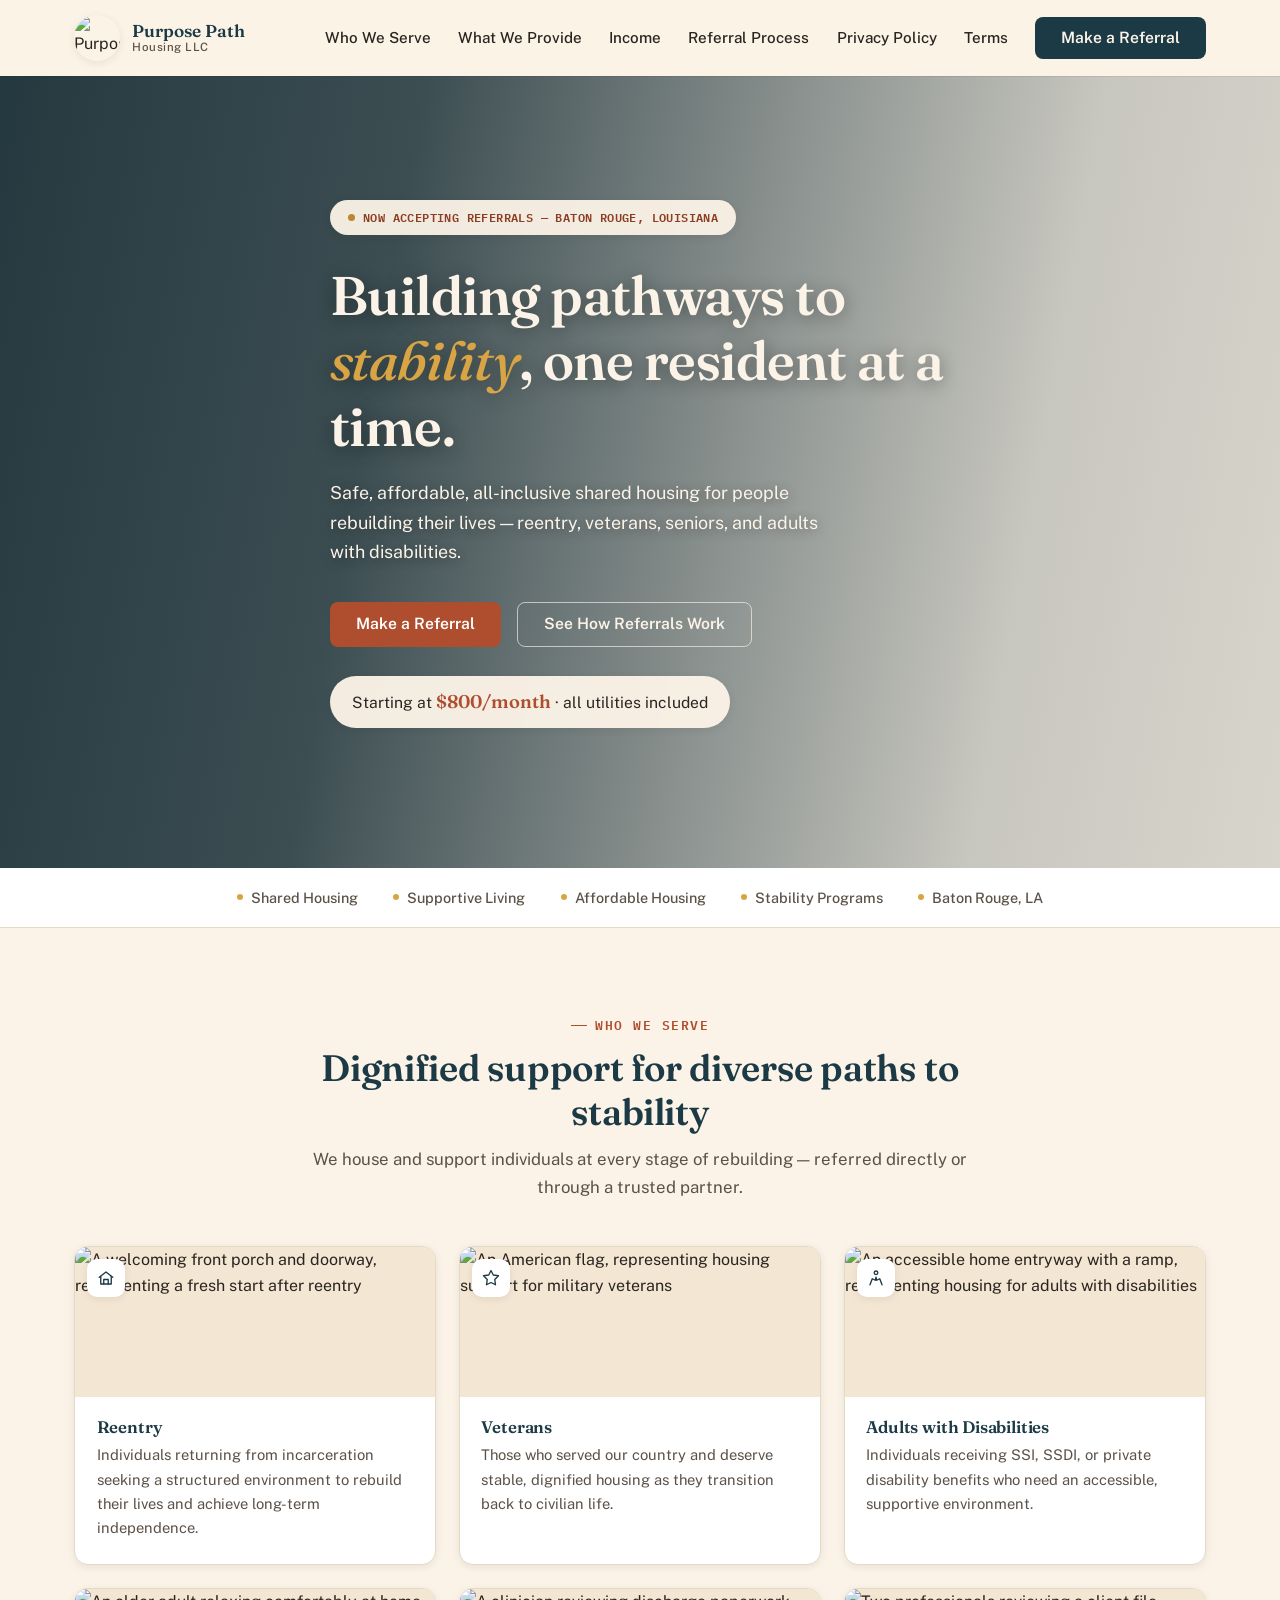
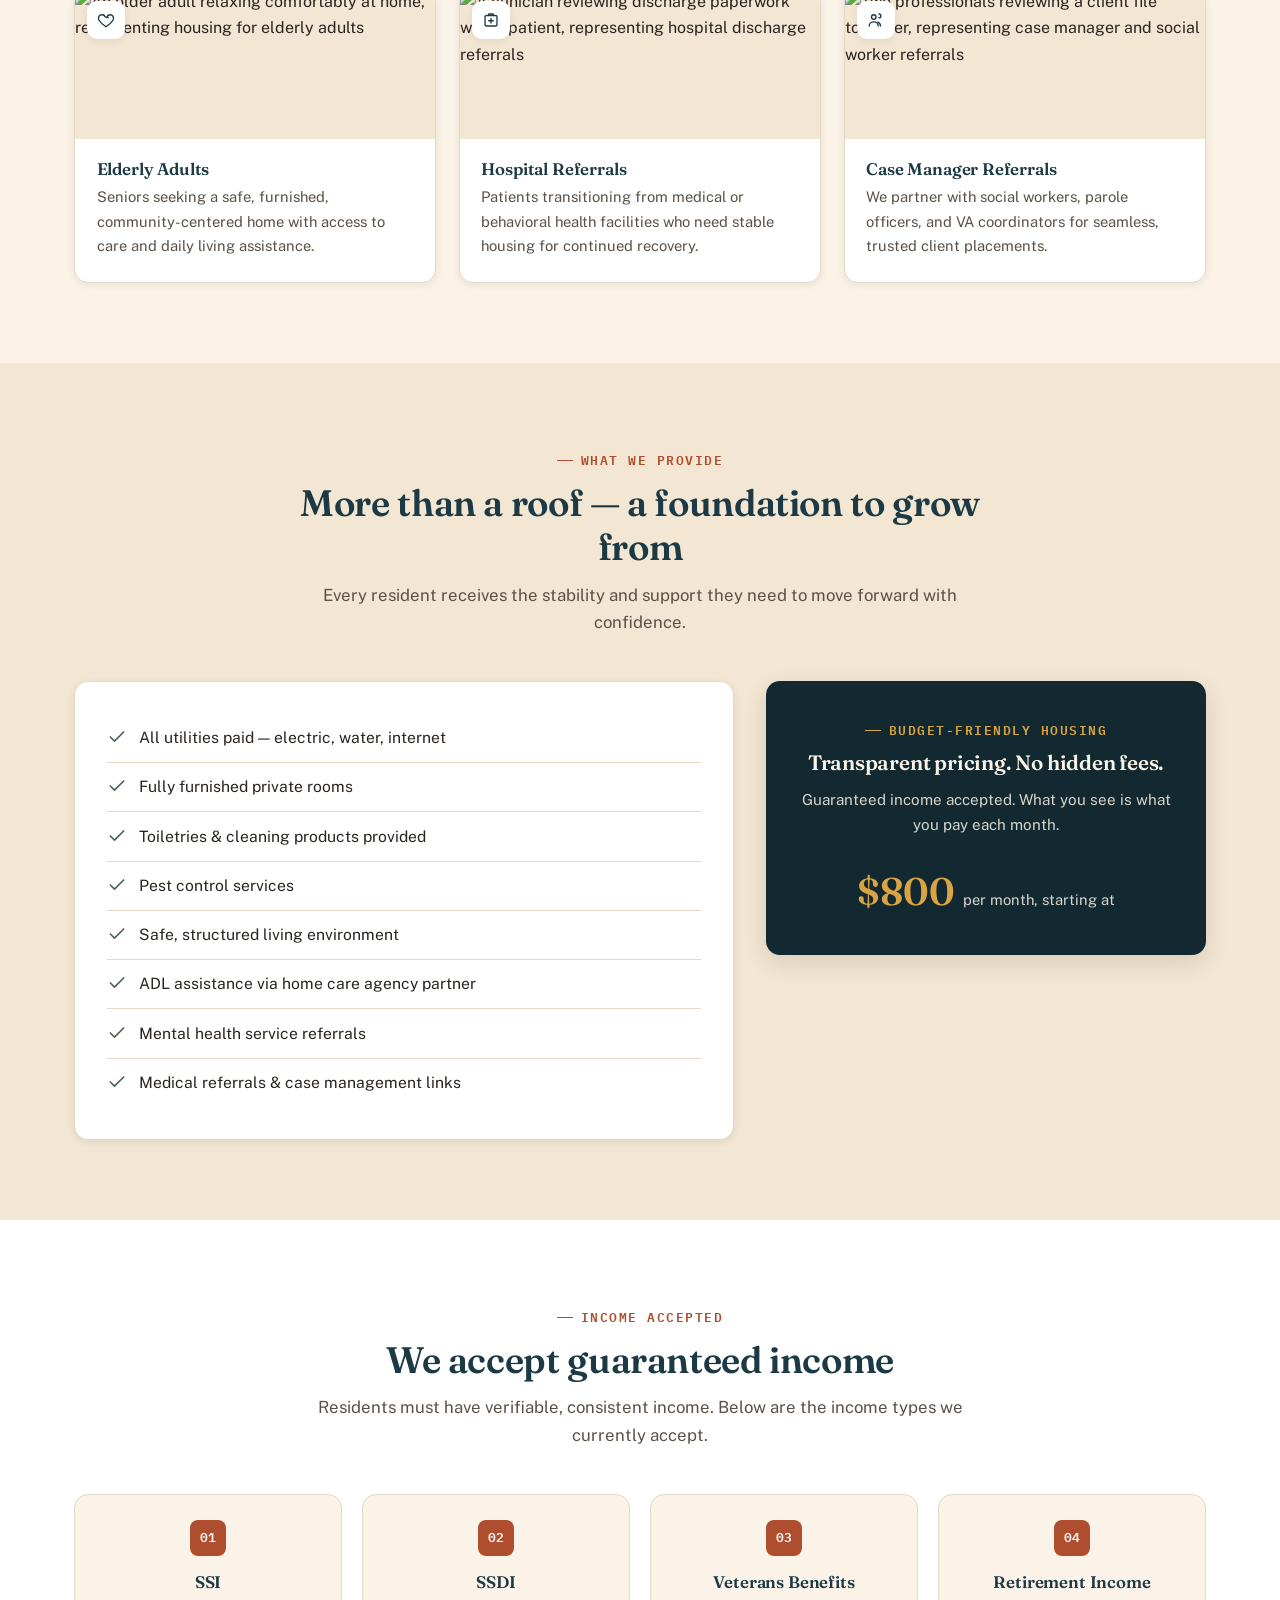
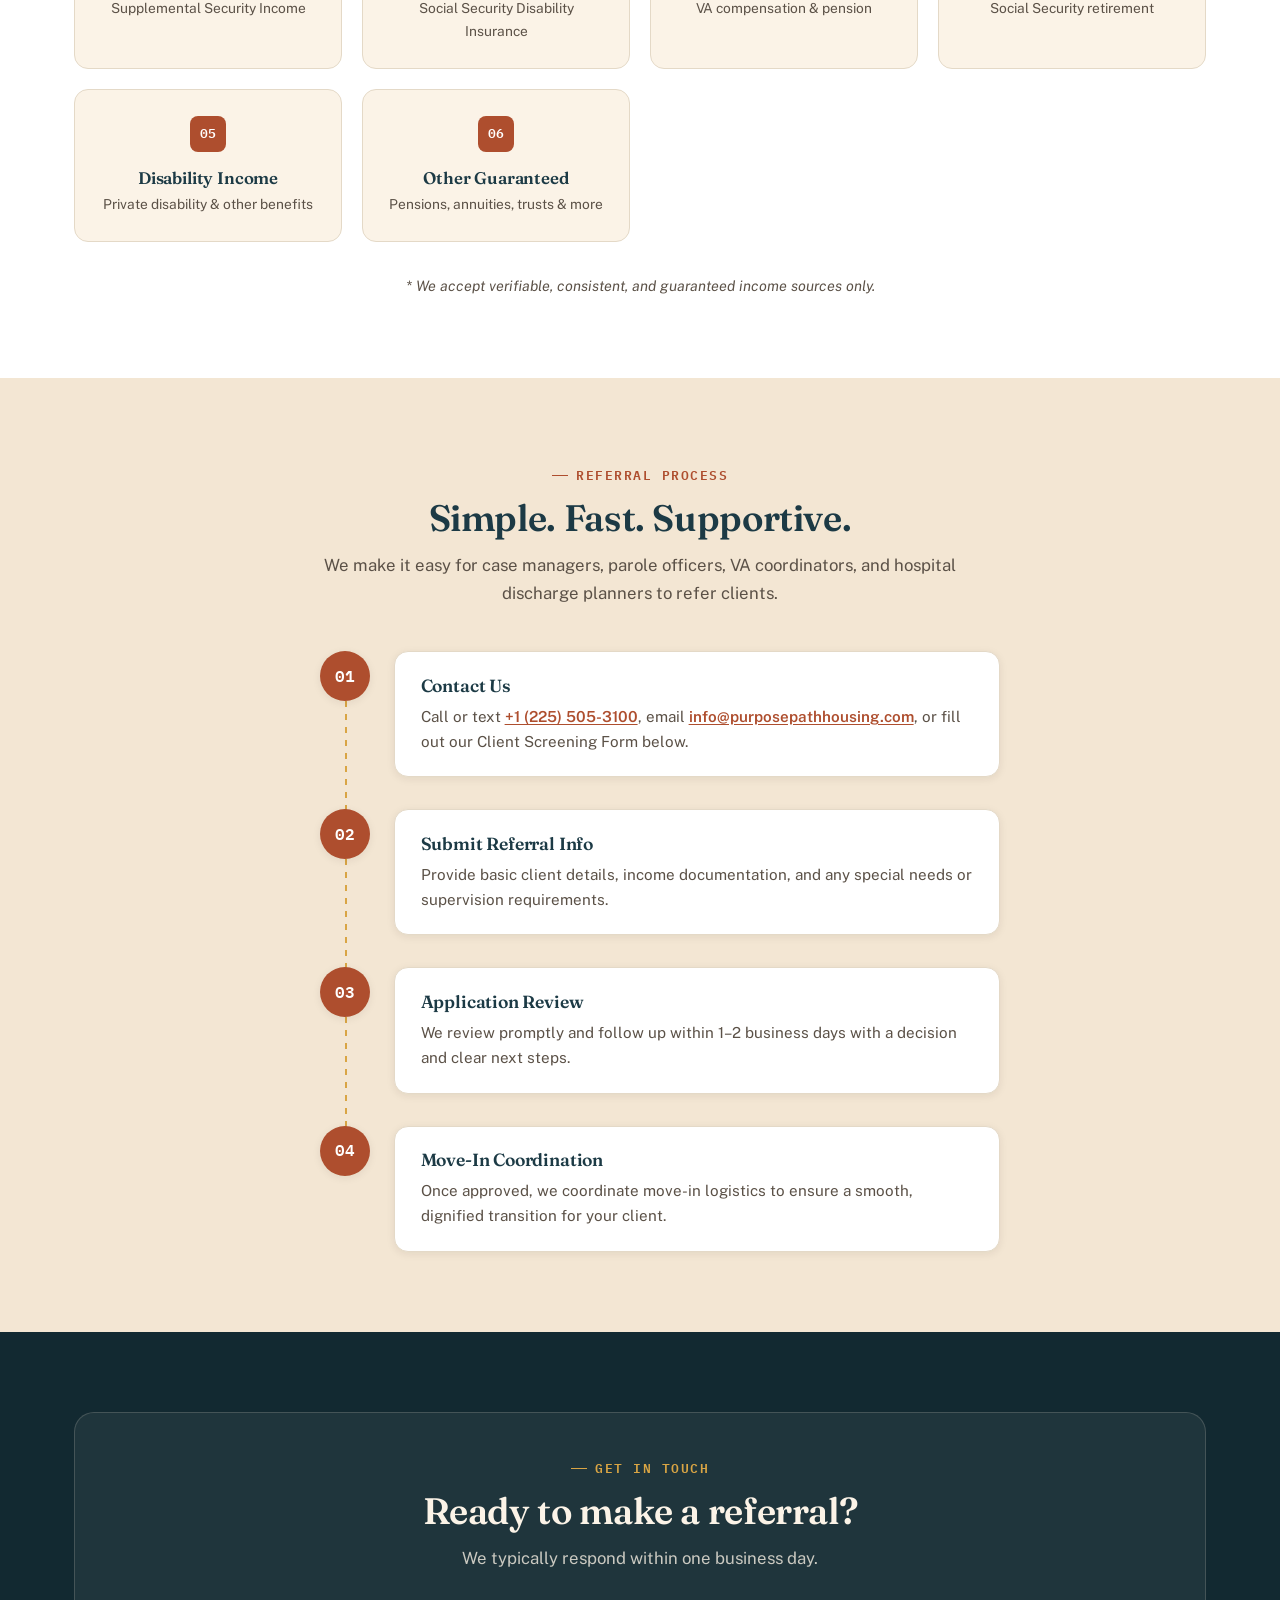
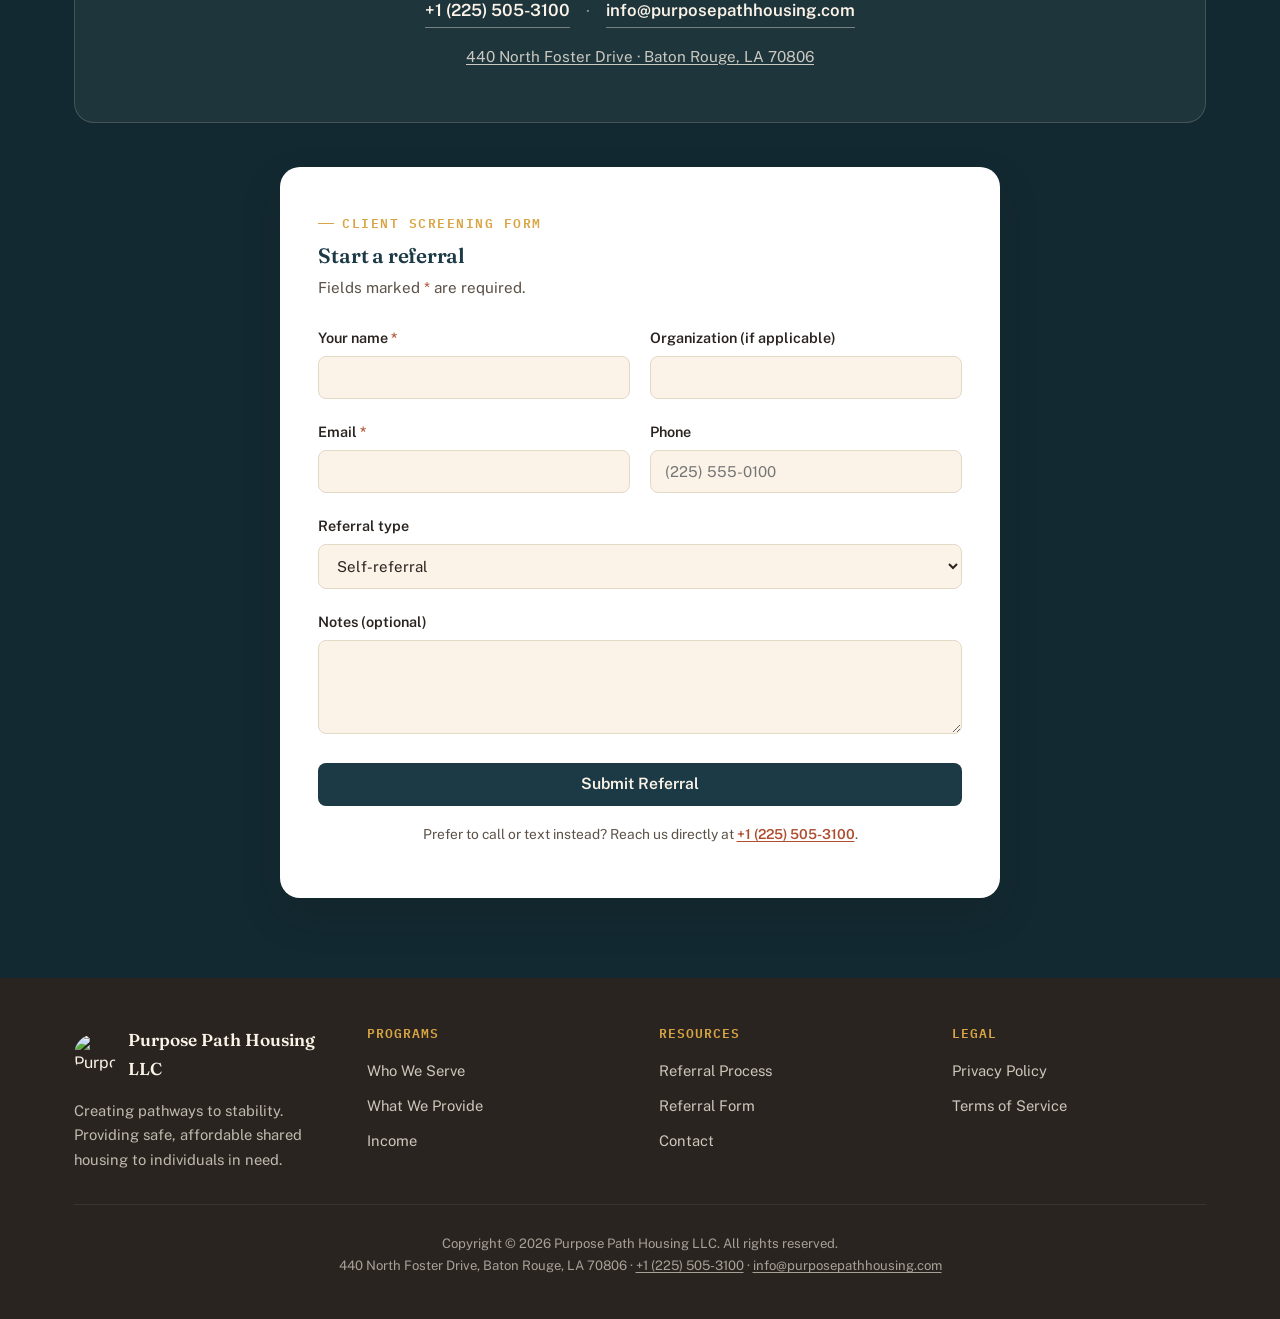
==== index.html @ fcc17dc7 "Add files via upload" ====
<!DOCTYPE html>
<html lang="en">
<head>
<meta charset="UTF-8">
<meta name="viewport" content="width=device-width, initial-scale=1.0">
<title>Purpose Path Housing LLC | Safe, Supportive Housing in Baton Rouge, LA</title>
<meta name="description" content="Purpose Path Housing LLC provides safe, affordable, all-inclusive shared housing in Baton Rouge, Louisiana for people rebuilding their lives — reentry, veterans, seniors, and adults with disabilities.">
<meta name="robots" content="index, follow">
<link rel="canonical" href="https://www.purposepathhousing.com/">

<!-- Open Graph / social preview -->
<meta property="og:type" content="website">
<meta property="og:site_name" content="Purpose Path Housing LLC">
<meta property="og:title" content="Purpose Path Housing LLC | Safe, Supportive Housing in Baton Rouge, LA">
<meta property="og:description" content="Safe, affordable, all-inclusive shared housing in Baton Rouge, Louisiana for people rebuilding their lives.">
<meta property="og:image" content="https://www.purposepathhousing.com/images/logo.png">
<meta property="og:url" content="https://www.purposepathhousing.com/">
<meta name="twitter:card" content="summary">

<link rel="icon" href="images/logo.png" type="image/png">

<link rel="preconnect" href="https://fonts.googleapis.com">
<link rel="preconnect" href="https://fonts.gstatic.com" crossorigin>
<link href="https://fonts.googleapis.com/css2?family=Fraunces:ital,opsz,wght@0,9..144,400;0,9..144,500;0,9..144,600;0,9..144,700;1,9..144,500&family=Public+Sans:wght@400;500;600;700&family=IBM+Plex+Mono:wght@500;600&display=swap" rel="stylesheet">

<link rel="stylesheet" href="styles.css">

<!-- Local business structured data -->
<script type="application/ld+json">
{
  "@context": "https://schema.org",
  "@type": "LocalBusiness",
  "name": "Purpose Path Housing LLC",
  "description": "Safe, affordable, all-inclusive shared housing in Baton Rouge, Louisiana for people rebuilding their lives.",
  "telephone": "+1-225-505-3100",
  "email": "info@purposepathhousing.com",
  "address": {
    "@type": "PostalAddress",
    "streetAddress": "440 North Foster Drive",
    "addressLocality": "Baton Rouge",
    "addressRegion": "LA",
    "postalCode": "70806",
    "addressCountry": "US"
  }
}
</script>

<!-- LeadConnector Chat Widget -->
<script src="https://widgets.leadconnectorhq.com/loader.js" data-resources-url="https://widgets.leadconnectorhq.com/chat-widget/loader.js" data-widget-id="6a7a39849f377fcb653844f4" data-source="WEB_USER"></script>

</head>
<body>

<a class="skip-link" href="#main-content">Skip to main content</a>

<!-- Header / Navigation -->
<header class="site-header">
  <div class="container nav">
    <a href="index.html#top" class="brand">
      <img src="images/logo.png" alt="Purpose Path Housing LLC logo" width="46" height="46">
      <span class="brand-text">Purpose Path<span>Housing LLC</span></span>
    </a>

    <button type="button" class="nav-toggle" aria-expanded="false" aria-controls="nav-links" aria-label="Open menu">
      <span class="nav-toggle-icon"></span>
    </button>

    <ul class="nav-links" id="nav-links">
      <li><a href="index.html#who-we-serve" class="nav-link">Who We Serve</a></li>
      <li><a href="index.html#what-we-provide" class="nav-link">What We Provide</a></li>
      <li><a href="index.html#income" class="nav-link">Income</a></li>
      <li><a href="index.html#referral-process" class="nav-link">Referral Process</a></li>
      <li><a href="privacy.html" class="nav-link">Privacy Policy</a></li>
      <li><a href="terms.html" class="nav-link">Terms</a></li>
      <li class="nav-cta"><a href="index.html#contact" class="btn btn-primary">Make a Referral</a></li>
    </ul>
  </div>
</header>

<main id="main-content">

  <!-- Hero -->
  <section class="hero" id="top">
    <div class="hero-bg-photo" role="img" aria-label="A welcoming single-story Southern home with a covered porch and warm natural light"></div>
    <div class="hero-bg-overlay" aria-hidden="true"></div>
    <div class="container hero-content">
      <span class="hero-tag"><span class="dot" aria-hidden="true"></span> Now accepting referrals — Baton Rouge, Louisiana</span>
      <h1>Building pathways to <em>stability</em>, one resident at a time.</h1>
      <p class="subtitle">Safe, affordable, all-inclusive shared housing for people rebuilding their lives — reentry, veterans, seniors, and adults with disabilities.</p>
      <div class="hero-buttons">
        <a href="#contact" class="btn btn-gold">Make a Referral</a>
        <a href="#referral-process" class="btn btn-secondary">See How Referrals Work</a>
      </div>
      <p class="price-pill">Starting at <b>$800/month</b> · all utilities included</p>
    </div>
  </section>

  <!-- Services strip -->
  <nav class="services-bar" aria-label="Services overview">
    <ul class="container">
      <li>Shared Housing</li>
      <li>Supportive Living</li>
      <li>Affordable Housing</li>
      <li>Stability Programs</li>
      <li>Baton Rouge, LA</li>
    </ul>
  </nav>

  <!-- Who We Serve -->
  <section id="who-we-serve" class="section" aria-labelledby="who-we-serve-title">
    <div class="container">
      <div class="section-head">
        <span class="eyebrow">Who We Serve</span>
        <h2 class="section-title" id="who-we-serve-title">Dignified support for diverse paths to stability</h2>
        <p class="section-subtitle">We house and support individuals at every stage of rebuilding — referred directly or through a trusted partner.</p>
      </div>

      <div class="cards">

        <article class="card">
          <div class="card-photo">
            <img src="https://images.unsplash.com/photo-1635108200398-e4fb676ff5b4?w=700&q=80&auto=format&fit=crop" alt="A welcoming front porch and doorway, representing a fresh start after reentry" width="700" height="470" loading="lazy">
            <span class="card-icon" aria-hidden="true">
              <svg viewBox="0 0 24 24" fill="none" stroke-width="1.8" stroke-linecap="round" stroke-linejoin="round"><path d="M3 11l9-7 9 7"/><path d="M5 10v10h14V10"/><path d="M9 20v-6h6v6"/></svg>
            </span>
          </div>
          <div class="card-body">
            <h3 class="card-title">Reentry</h3>
            <p class="card-text">Individuals returning from incarceration seeking a structured environment to rebuild their lives and achieve long-term independence.</p>
          </div>
        </article>

        <article class="card">
          <div class="card-photo">
            <img src="https://images.unsplash.com/photo-1692397751144-6df005a2035a?w=700&q=80&auto=format&fit=crop" alt="An American flag, representing housing support for military veterans" width="700" height="470" loading="lazy">
            <span class="card-icon" aria-hidden="true">
              <svg viewBox="0 0 24 24" fill="none" stroke-width="1.8" stroke-linecap="round" stroke-linejoin="round"><path d="M12 2l3 6 7 1-5 5 1 7-6-3-6 3 1-7-5-5 7-1z"/></svg>
            </span>
          </div>
          <div class="card-body">
            <h3 class="card-title">Veterans</h3>
            <p class="card-text">Those who served our country and deserve stable, dignified housing as they transition back to civilian life.</p>
          </div>
        </article>

        <article class="card">
          <div class="card-photo">
            <img src="https://images.unsplash.com/photo-1563375053-63b5fcff5ccb?w=700&q=80&auto=format&fit=crop" alt="An accessible home entryway with a ramp, representing housing for adults with disabilities" width="700" height="470" loading="lazy">
            <span class="card-icon" aria-hidden="true">
              <svg viewBox="0 0 24 24" fill="none" stroke-width="1.8" stroke-linecap="round" stroke-linejoin="round"><circle cx="12" cy="5" r="2.4"/><path d="M4 21l3-8 4 2 1-4 1 4 4-2 3 8"/></svg>
            </span>
          </div>
          <div class="card-body">
            <h3 class="card-title">Adults with Disabilities</h3>
            <p class="card-text">Individuals receiving SSI, SSDI, or private disability benefits who need an accessible, supportive environment.</p>
          </div>
        </article>

        <article class="card">
          <div class="card-photo">
            <img src="https://images.unsplash.com/photo-1758686253708-f0e21317d2aa?w=700&q=80&auto=format&fit=crop" alt="An older adult relaxing comfortably at home, representing housing for elderly adults" width="700" height="470" loading="lazy">
            <span class="card-icon" aria-hidden="true">
              <svg viewBox="0 0 24 24" fill="none" stroke-width="1.8" stroke-linecap="round" stroke-linejoin="round"><path d="M12 21s-7-4.6-9.5-9C1 8.5 3 5 6.5 5c2 0 3.2 1 3.5 1.6M12 21s7-4.6 9.5-9C23 8.5 21 5 17.5 5c-2 0-3.6 1.4-4 3"/><path d="M9 5c1 1.5 2 3.5 3 3.5S13.5 8 15 9"/></svg>
            </span>
          </div>
          <div class="card-body">
            <h3 class="card-title">Elderly Adults</h3>
            <p class="card-text">Seniors seeking a safe, furnished, community-centered home with access to care and daily living assistance.</p>
          </div>
        </article>

        <article class="card">
          <div class="card-photo">
            <img src="https://images.unsplash.com/photo-1631217871099-88310a909a32?w=700&q=80&auto=format&fit=crop" alt="A clinician reviewing discharge paperwork with a patient, representing hospital discharge referrals" width="700" height="470" loading="lazy">
            <span class="card-icon" aria-hidden="true">
              <svg viewBox="0 0 24 24" fill="none" stroke-width="1.8" stroke-linecap="round" stroke-linejoin="round"><rect x="4" y="6" width="16" height="14" rx="2"/><path d="M9 6V4h6v2M12 10v6M9 13h6"/></svg>
            </span>
          </div>
          <div class="card-body">
            <h3 class="card-title">Hospital Referrals</h3>
            <p class="card-text">Patients transitioning from medical or behavioral health facilities who need stable housing for continued recovery.</p>
          </div>
        </article>

        <article class="card">
          <div class="card-photo">
            <img src="https://images.unsplash.com/photo-1775163024488-e88e4a71179f?w=700&q=80&auto=format&fit=crop" alt="Two professionals reviewing a client file together, representing case manager and social worker referrals" width="700" height="470" loading="lazy">
            <span class="card-icon" aria-hidden="true">
              <svg viewBox="0 0 24 24" fill="none" stroke-width="1.8" stroke-linecap="round" stroke-linejoin="round"><circle cx="9" cy="8" r="3"/><path d="M3 20c0-3.3 2.7-5.5 6-5.5s6 2.2 6 5.5"/><path d="M16 9c1.4 0 2.5-1.1 2.5-2.5S17.4 4 16 4M18 20c0-2.5-1.5-4.4-3.6-5.2"/></svg>
            </span>
          </div>
          <div class="card-body">
            <h3 class="card-title">Case Manager Referrals</h3>
            <p class="card-text">We partner with social workers, parole officers, and VA coordinators for seamless, trusted client placements.</p>
          </div>
        </article>

      </div>
    </div>
  </section>

  <!-- What We Provide -->
  <section id="what-we-provide" class="section section-alt" aria-labelledby="what-we-provide-title">
    <div class="container">
      <div class="section-head">
        <span class="eyebrow">What We Provide</span>
        <h2 class="section-title" id="what-we-provide-title">More than a roof — a foundation to grow from</h2>
        <p class="section-subtitle">Every resident receives the stability and support they need to move forward with confidence.</p>
      </div>

      <div class="features">
        <ul class="features-list">
          <li class="feature-item"><svg viewBox="0 0 24 24" fill="none" stroke-width="2" stroke-linecap="round" stroke-linejoin="round" aria-hidden="true"><polyline points="20 6 9 17 4 12"/></svg><span>All utilities paid — electric, water, internet</span></li>
          <li class="feature-item"><svg viewBox="0 0 24 24" fill="none" stroke-width="2" stroke-linecap="round" stroke-linejoin="round" aria-hidden="true"><polyline points="20 6 9 17 4 12"/></svg><span>Fully furnished private rooms</span></li>
          <li class="feature-item"><svg viewBox="0 0 24 24" fill="none" stroke-width="2" stroke-linecap="round" stroke-linejoin="round" aria-hidden="true"><polyline points="20 6 9 17 4 12"/></svg><span>Toiletries &amp; cleaning products provided</span></li>
          <li class="feature-item"><svg viewBox="0 0 24 24" fill="none" stroke-width="2" stroke-linecap="round" stroke-linejoin="round" aria-hidden="true"><polyline points="20 6 9 17 4 12"/></svg><span>Pest control services</span></li>
          <li class="feature-item"><svg viewBox="0 0 24 24" fill="none" stroke-width="2" stroke-linecap="round" stroke-linejoin="round" aria-hidden="true"><polyline points="20 6 9 17 4 12"/></svg><span>Safe, structured living environment</span></li>
          <li class="feature-item"><svg viewBox="0 0 24 24" fill="none" stroke-width="2" stroke-linecap="round" stroke-linejoin="round" aria-hidden="true"><polyline points="20 6 9 17 4 12"/></svg><span>ADL assistance via home care agency partner</span></li>
          <li class="feature-item"><svg viewBox="0 0 24 24" fill="none" stroke-width="2" stroke-linecap="round" stroke-linejoin="round" aria-hidden="true"><polyline points="20 6 9 17 4 12"/></svg><span>Mental health service referrals</span></li>
          <li class="feature-item"><svg viewBox="0 0 24 24" fill="none" stroke-width="2" stroke-linecap="round" stroke-linejoin="round" aria-hidden="true"><polyline points="20 6 9 17 4 12"/></svg><span>Medical referrals &amp; case management links</span></li>
        </ul>

        <div class="pricing-box">
          <span class="eyebrow">Budget-Friendly Housing</span>
          <h3>Transparent pricing. No hidden fees.</h3>
          <p>Guaranteed income accepted. What you see is what you pay each month.</p>
          <div class="price-row">
            <span class="price">$800</span>
            <span class="price-unit">per month, starting at</span>
          </div>
        </div>
      </div>
    </div>
  </section>

  <!-- Income -->
  <section id="income" class="section income-section" aria-labelledby="income-title">
    <div class="container">
      <div class="section-head">
        <span class="eyebrow">Income Accepted</span>
        <h2 class="section-title" id="income-title">We accept guaranteed income</h2>
        <p class="section-subtitle">Residents must have verifiable, consistent income. Below are the income types we currently accept.</p>
      </div>

      <div class="income-grid">
        <div class="income-item"><span class="income-number" aria-hidden="true">01</span><h3>SSI</h3><p>Supplemental Security Income</p></div>
        <div class="income-item"><span class="income-number" aria-hidden="true">02</span><h3>SSDI</h3><p>Social Security Disability Insurance</p></div>
        <div class="income-item"><span class="income-number" aria-hidden="true">03</span><h3>Veterans Benefits</h3><p>VA compensation &amp; pension</p></div>
        <div class="income-item"><span class="income-number" aria-hidden="true">04</span><h3>Retirement Income</h3><p>Social Security retirement</p></div>
        <div class="income-item"><span class="income-number" aria-hidden="true">05</span><h3>Disability Income</h3><p>Private disability &amp; other benefits</p></div>
        <div class="income-item"><span class="income-number" aria-hidden="true">06</span><h3>Other Guaranteed</h3><p>Pensions, annuities, trusts &amp; more</p></div>
      </div>
      <p class="income-note">* We accept verifiable, consistent, and guaranteed income sources only.</p>
    </div>
  </section>

  <!-- Referral Process -->
  <section id="referral-process" class="section section-alt" aria-labelledby="referral-process-title">
    <div class="container">
      <div class="section-head">
        <span class="eyebrow">Referral Process</span>
        <h2 class="section-title" id="referral-process-title">Simple. Fast. Supportive.</h2>
        <p class="section-subtitle">We make it easy for case managers, parole officers, VA coordinators, and hospital discharge planners to refer clients.</p>
      </div>

      <ol class="process-list">
        <li class="process-step">
          <div class="step-body">
            <h3>Contact Us</h3>
            <p>Call or text <a href="tel:+12255053100">+1 (225) 505-3100</a>, email <a href="mailto:info@purposepathhousing.com">info@purposepathhousing.com</a>, or fill out our Client Screening Form below.</p>
          </div>
        </li>
        <li class="process-step">
          <div class="step-body">
            <h3>Submit Referral Info</h3>
            <p>Provide basic client details, income documentation, and any special needs or supervision requirements.</p>
          </div>
        </li>
        <li class="process-step">
          <div class="step-body">
            <h3>Application Review</h3>
            <p>We review promptly and follow up within 1–2 business days with a decision and clear next steps.</p>
          </div>
        </li>
        <li class="process-step">
          <div class="step-body">
            <h3>Move-In Coordination</h3>
            <p>Once approved, we coordinate move-in logistics to ensure a smooth, dignified transition for your client.</p>
          </div>
        </li>
      </ol>
    </div>
  </section>

  <!-- Contact -->
  <section id="contact" class="section contact-section" aria-labelledby="contact-title">
    <div class="container">
      <div class="contact-card">
        <span class="eyebrow">Get In Touch</span>
        <h2 class="section-title" id="contact-title">Ready to make a referral?</h2>
        <p class="section-subtitle">We typically respond within one business day.</p>
        <p class="contact-lines">
          <a href="tel:+12255053100">+1 (225) 505-3100</a>
          <span class="divider-dot" aria-hidden="true">·</span>
          <a href="mailto:info@purposepathhousing.com">info@purposepathhousing.com</a>
        </p>
        <p class="contact-address">
          <a href="https://www.google.com/maps/search/?api=1&query=440+North+Foster+Drive+Baton+Rouge+LA+70806" target="_blank" rel="noopener noreferrer">440 North Foster Drive · Baton Rouge, LA 70806</a>
        </p>
      </div>

      <form class="form-card" id="referral-form" action="" method="POST" novalidate>
        <span class="eyebrow">Client Screening Form</span>
        <h2>Start a referral</h2>
        <p class="form-intro">Fields marked <span class="required-mark">*</span> are required.</p>

        <div class="form-row">
          <div class="field">
            <label for="ref-name">Your name <span class="required-mark">*</span></label>
            <input type="text" id="ref-name" name="referrer_name" autocomplete="name" required aria-required="true">
            <p class="field-error" role="alert"></p>
          </div>
          <div class="field">
            <label for="ref-org">Organization (if applicable)</label>
            <input type="text" id="ref-org" name="organization" autocomplete="organization">
          </div>
        </div>

        <div class="form-row">
          <div class="field">
            <label for="ref-email">Email <span class="required-mark">*</span></label>
            <input type="email" id="ref-email" name="email" autocomplete="email" required aria-required="true">
            <p class="field-error" role="alert"></p>
          </div>
          <div class="field">
            <label for="ref-phone">Phone</label>
            <input type="tel" id="ref-phone" name="phone" autocomplete="tel" inputmode="tel" placeholder="(225) 555-0100">
            <p class="field-error" role="alert"></p>
          </div>
        </div>

        <div class="field">
          <label for="ref-type">Referral type</label>
          <select id="ref-type" name="referral_type">
            <option>Self-referral</option>
            <option>Case manager / social worker</option>
            <option>Parole or probation officer</option>
            <option>VA coordinator</option>
            <option>Hospital discharge planner</option>
            <option>Other</option>
          </select>
        </div>

        <div class="field">
          <label for="ref-notes">Notes (optional)</label>
          <textarea id="ref-notes" name="notes" rows="4"></textarea>
        </div>

        <button type="submit" class="btn btn-primary btn-block">Submit Referral</button>

        <p class="form-status" id="form-status" aria-live="polite"></p>

        <p class="form-disclaimer">Prefer to call or text instead? Reach us directly at <a href="tel:+12255053100">+1 (225) 505-3100</a>.</p>
      </form>
    </div>
  </section>

</main>

<!-- Footer -->
<footer class="site-footer">
  <div class="container">
    <div class="footer-grid">
      <div class="footer-about">
        <div class="footer-brand">
          <img src="images/logo.png" alt="Purpose Path Housing LLC logo" width="42" height="42">
          <span class="footer-brand-text">Purpose Path Housing LLC</span>
        </div>
        <p>Creating pathways to stability. Providing safe, affordable shared housing to individuals in need.</p>
      </div>

      <div>
        <h2 class="footer-title">Programs</h2>
        <ul class="footer-links">
          <li><a href="index.html#who-we-serve">Who We Serve</a></li>
          <li><a href="index.html#what-we-provide">What We Provide</a></li>
          <li><a href="index.html#income">Income</a></li>
        </ul>
      </div>

      <div>
        <h2 class="footer-title">Resources</h2>
        <ul class="footer-links">
          <li><a href="index.html#referral-process">Referral Process</a></li>
          <li><a href="index.html#contact">Referral Form</a></li>
          <li><a href="index.html#contact">Contact</a></li>
        </ul>
      </div>

      <div>
        <h2 class="footer-title">Legal</h2>
        <ul class="footer-links">
          <li><a href="privacy.html">Privacy Policy</a></li>
          <li><a href="terms.html">Terms of Service</a></li>
        </ul>
      </div>
    </div>

    <p class="copyright">
      Copyright © <span id="current-year">2026</span> Purpose Path Housing LLC. All rights reserved.<br>
      440 North Foster Drive, Baton Rouge, LA 70806 · <a href="tel:+12255053100">+1 (225) 505-3100</a> · <a href="mailto:info@purposepathhousing.com">info@purposepathhousing.com</a>
    </p>
  </div>
</footer>

<script src="script.js"></script>
</body>
</html>
---- styles.css ----
/* =========================================================
   Purpose Path Housing LLC — styles.css
   Brand: deep blue, brick/clay, gold, oak green, warm cream
   ========================================================= */

:root {
  --river: #1c3a45;
  --river-deep: #122931;
  --brick: #ae4e2e;
  --brick-deep: #8c3d22;
  --gold: #d9a544;
  --gold-deep: #bc8730;
  --oak: #4b6650;
  --magnolia: #fbf3e7;
  --magnolia-alt: #f3e6d3;
  --paper: #ffffff;
  --ink: #2a2420;
  --ink-soft: #5b5147;
  --border: #e4d9c7;
  --focus: #2f6fed;

  --shadow-sm: 0 2px 8px rgba(34, 26, 18, 0.08);
  --shadow-md: 0 8px 24px rgba(34, 26, 18, 0.12);
  --shadow-lg: 0 18px 40px rgba(34, 26, 18, 0.16);

  --radius-sm: 8px;
  --radius-md: 14px;
  --radius-lg: 20px;

  --container-w: 1180px;
  --header-h: 76px;
}

/* -----------------------------------------------------------
   Reset & base
   ----------------------------------------------------------- */
*,
*::before,
*::after {
  box-sizing: border-box;
}

html {
  scroll-behavior: smooth;
  -webkit-text-size-adjust: 100%;
}

body {
  margin: 0;
  font-family: "Public Sans", -apple-system, BlinkMacSystemFont, "Segoe UI", Roboto, sans-serif;
  color: var(--ink);
  background: var(--magnolia);
  line-height: 1.65;
  overflow-x: hidden;
}

img {
  max-width: 100%;
  display: block;
}

a {
  color: inherit;
}

h1, h2, h3, h4, h5, h6 {
  font-family: "Fraunces", Georgia, "Times New Roman", serif;
  font-weight: 600;
  line-height: 1.2;
  letter-spacing: -0.01em;
  margin: 0 0 0.6em;
}

p {
  margin: 0 0 1em;
}

ul {
  margin: 0;
  padding: 0;
  list-style: none;
}

button {
  font-family: inherit;
}

/* Skip link for keyboard/screen-reader users */
.skip-link {
  position: absolute;
  left: 12px;
  top: -48px;
  background: var(--river-deep);
  color: var(--magnolia);
  padding: 10px 16px;
  border-radius: var(--radius-sm);
  z-index: 2000;
  transition: top 0.2s ease;
  text-decoration: none;
  font-weight: 600;
}

.skip-link:focus {
  top: 12px;
}

/* Visible focus states everywhere (WCAG 2.4.7) */
a:focus-visible,
button:focus-visible,
input:focus-visible,
select:focus-visible,
textarea:focus-visible,
[tabindex]:focus-visible {
  outline: 3px solid var(--focus);
  outline-offset: 2px;
  border-radius: 4px;
}

.visually-hidden {
  position: absolute;
  width: 1px;
  height: 1px;
  padding: 0;
  margin: -1px;
  overflow: hidden;
  clip: rect(0, 0, 0, 0);
  white-space: nowrap;
  border: 0;
}

.container {
  max-width: var(--container-w);
  margin: 0 auto;
  padding: 0 24px;
}

.eyebrow {
  display: inline-flex;
  align-items: center;
  gap: 8px;
  color: var(--brick);
  font-family: "IBM Plex Mono", "Courier New", monospace;
  font-size: 0.8rem;
  font-weight: 600;
  text-transform: uppercase;
  letter-spacing: 1.5px;
  margin-bottom: 10px;
}

.eyebrow::before {
  content: "";
  width: 16px;
  height: 1px;
  background: var(--brick);
  display: inline-block;
}

/* -----------------------------------------------------------
   Buttons
   ----------------------------------------------------------- */
.btn {
  display: inline-flex;
  align-items: center;
  justify-content: center;
  gap: 8px;
  padding: 12px 26px;
  border-radius: var(--radius-sm);
  text-decoration: none;
  font-weight: 600;
  font-size: 0.98rem;
  border: none;
  cursor: pointer;
  transition: transform 0.15s ease, box-shadow 0.15s ease, background-color 0.15s ease;
  line-height: 1.2;
}

.btn-primary {
  background: var(--river);
  color: var(--magnolia);
}

.btn-primary:hover {
  background: var(--river-deep);
  box-shadow: var(--shadow-md);
}

.btn-gold {
  background: var(--brick);
  color: #fff;
}

.btn-gold:hover {
  background: var(--brick-deep);
  box-shadow: var(--shadow-md);
}

.btn-secondary {
  background: transparent;
  color: var(--magnolia);
  border: 1.5px solid rgba(251, 243, 231, 0.65);
}

.btn-secondary:hover {
  background: rgba(251, 243, 231, 0.14);
  border-color: var(--magnolia);
}

.btn-block {
  width: 100%;
}

@media (hover: hover) {
  .btn:hover {
    transform: translateY(-1px);
  }
}

/* -----------------------------------------------------------
   Header / Navigation
   ----------------------------------------------------------- */
.site-header {
  position: fixed;
  top: 0;
  left: 0;
  width: 100%;
  z-index: 1000;
  background: rgba(251, 243, 231, 0.96);
  backdrop-filter: blur(10px);
  box-shadow: 0 1px 0 rgba(42, 36, 32, 0.08);
}

.nav {
  display: flex;
  align-items: center;
  justify-content: space-between;
  min-height: var(--header-h);
  gap: 1rem;
}

.brand {
  display: flex;
  align-items: center;
  gap: 12px;
  text-decoration: none;
  flex-shrink: 0;
}

.brand img {
  height: 46px;
  width: 46px;
  border-radius: 50%;
  object-fit: cover;
  box-shadow: var(--shadow-sm);
}

.brand-text {
  font-family: "Fraunces", serif;
  font-size: 1.08rem;
  font-weight: 600;
  color: var(--river);
  line-height: 1.2;
}

.brand-text span {
  display: block;
  font-family: "Public Sans", sans-serif;
  font-size: 0.72rem;
  font-weight: 500;
  letter-spacing: 0.5px;
  color: var(--ink-soft);
}

.nav-links {
  display: flex;
  align-items: center;
  gap: 1.7rem;
  margin: 0;
}

.nav-link {
  text-decoration: none;
  color: var(--ink);
  font-weight: 500;
  font-size: 0.95rem;
  position: relative;
  padding: 6px 0;
}

.nav-link::after {
  content: "";
  position: absolute;
  bottom: 0;
  left: 0;
  width: 0;
  height: 2px;
  background: var(--gold);
  transition: width 0.2s ease;
}

.nav-link:hover::after,
.nav-link:focus-visible::after {
  width: 100%;
}

.nav-cta {
  flex-shrink: 0;
}

.nav-toggle {
  display: none;
  align-items: center;
  justify-content: center;
  width: 44px;
  height: 44px;
  border-radius: var(--radius-sm);
  border: 1.5px solid var(--border);
  background: var(--paper);
  cursor: pointer;
  flex-shrink: 0;
}

.nav-toggle-icon,
.nav-toggle-icon::before,
.nav-toggle-icon::after {
  display: block;
  width: 20px;
  height: 2px;
  background: var(--river);
  border-radius: 2px;
  transition: transform 0.2s ease, opacity 0.2s ease;
}

.nav-toggle-icon {
  position: relative;
}

.nav-toggle-icon::before,
.nav-toggle-icon::after {
  content: "";
  position: absolute;
  left: 0;
}

.nav-toggle-icon::before {
  top: -6px;
}

.nav-toggle-icon::after {
  top: 6px;
}

.nav-toggle[aria-expanded="true"] .nav-toggle-icon {
  background: transparent;
}

.nav-toggle[aria-expanded="true"] .nav-toggle-icon::before {
  top: 0;
  transform: rotate(45deg);
}

.nav-toggle[aria-expanded="true"] .nav-toggle-icon::after {
  top: 0;
  transform: rotate(-45deg);
}

@media (max-width: 900px) {
  .nav-toggle {
    display: inline-flex;
  }

  .nav-links {
    position: fixed;
    top: var(--header-h);
    left: 0;
    right: 0;
    flex-direction: column;
    align-items: stretch;
    gap: 0;
    background: var(--paper);
    border-top: 1px solid var(--border);
    box-shadow: var(--shadow-md);
    max-height: calc(100vh - var(--header-h));
    overflow-y: auto;
    transform: translateY(-8px);
    opacity: 0;
    pointer-events: none;
    transition: opacity 0.18s ease, transform 0.18s ease;
  }

  .nav-links.is-open {
    transform: translateY(0);
    opacity: 1;
    pointer-events: auto;
  }

  .nav-link {
    padding: 16px 24px;
    border-bottom: 1px solid var(--border);
    width: 100%;
  }

  .nav-link::after {
    display: none;
  }

  .nav-cta {
    margin: 16px 24px 20px;
  }

  .nav-cta .btn {
    width: 100%;
  }
}

/* -----------------------------------------------------------
   Hero
   ----------------------------------------------------------- */
.hero {
  position: relative;
  margin-top: var(--header-h);
  min-height: 88vh;
  display: flex;
  align-items: center;
  overflow: hidden;
}

.hero-bg-photo {
  position: absolute;
  inset: 0;
  background-image: url("https://images.unsplash.com/photo-1714836982299-7a3b6930e2f5?w=1800&q=80&auto=format&fit=crop");
  background-size: cover;
  background-position: center 60%;
  z-index: -2;
}

.hero-bg-overlay {
  position: absolute;
  inset: 0;
  background: linear-gradient(
    100deg,
    rgba(18, 41, 49, 0.92) 0%,
    rgba(18, 41, 49, 0.82) 30%,
    rgba(18, 41, 49, 0.5) 55%,
    rgba(18, 41, 49, 0.22) 78%,
    rgba(18, 41, 49, 0.15) 100%
  );
  z-index: -1;
}

.hero-content {
  position: relative;
  z-index: 1;
  color: var(--magnolia);
  max-width: 620px;
  padding: 3rem 0;
}

.hero-tag {
  display: inline-flex;
  align-items: center;
  gap: 8px;
  background: rgba(251, 243, 231, 0.95);
  color: var(--brick-deep);
  padding: 7px 18px;
  border-radius: 30px;
  margin-bottom: 1.75rem;
  font-size: 0.78rem;
  font-weight: 600;
  letter-spacing: 0.4px;
  font-family: "IBM Plex Mono", monospace;
  text-transform: uppercase;
  box-shadow: var(--shadow-sm);
}

.hero-tag .dot {
  width: 7px;
  height: 7px;
  border-radius: 50%;
  background: var(--gold-deep);
  flex-shrink: 0;
}

.hero h1 {
  font-size: clamp(2.1rem, 4.4vw, 3.4rem);
  margin-bottom: 1.2rem;
  text-shadow: 0 3px 18px rgba(8, 12, 10, 0.4);
}

.hero h1 em {
  font-style: italic;
  color: var(--gold);
  font-weight: 500;
}

.hero .subtitle {
  font-size: 1.12rem;
  margin-bottom: 2.2rem;
  max-width: 520px;
  text-shadow: 0 2px 12px rgba(8, 12, 10, 0.35);
}

.hero-buttons {
  display: flex;
  gap: 1rem;
  flex-wrap: wrap;
  margin-bottom: 1.8rem;
}

.price-pill {
  display: inline-block;
  background: rgba(251, 243, 231, 0.96);
  color: var(--ink);
  padding: 11px 22px;
  border-radius: 50px;
  box-shadow: var(--shadow-sm);
  font-size: 0.98rem;
}

.price-pill b {
  color: var(--brick);
  font-family: "Fraunces", serif;
  font-size: 1.15rem;
  font-weight: 600;
}

@media (max-width: 640px) {
  .hero {
    min-height: 80vh;
    align-items: flex-end;
    padding-bottom: 2.5rem;
  }

  .hero-bg-overlay {
    background: linear-gradient(
      180deg,
      rgba(18, 41, 49, 0.55) 0%,
      rgba(18, 41, 49, 0.75) 55%,
      rgba(18, 41, 49, 0.95) 100%
    );
  }

  .hero-content {
    max-width: 100%;
  }

  .hero .subtitle {
    max-width: 100%;
  }
}

/* -----------------------------------------------------------
   Services strip
   ----------------------------------------------------------- */
.services-bar {
  background: var(--paper);
  padding: 1.1rem 0;
  border-bottom: 1px solid var(--border);
}

.services-bar ul {
  display: flex;
  justify-content: center;
  flex-wrap: wrap;
  gap: 1.5rem 2.2rem;
}

.services-bar li {
  color: var(--ink-soft);
  font-weight: 500;
  font-size: 0.9rem;
  display: flex;
  align-items: center;
  gap: 8px;
}

.services-bar li::before {
  content: "";
  width: 6px;
  height: 6px;
  border-radius: 50%;
  background: var(--gold);
  flex-shrink: 0;
}

/* -----------------------------------------------------------
   Sections
   ----------------------------------------------------------- */
.section {
  padding: 5rem 0;
}

.section-alt {
  background: var(--magnolia-alt);
}

.section-head {
  text-align: center;
  max-width: 700px;
  margin: 0 auto 2.75rem;
}

.section-title {
  font-size: clamp(1.7rem, 3vw, 2.3rem);
  color: var(--river);
  margin-bottom: 0.75rem;
}

.section-subtitle {
  font-size: 1.05rem;
  color: var(--ink-soft);
  margin: 0;
}

/* -----------------------------------------------------------
   Who We Serve — cards
   ----------------------------------------------------------- */
.cards {
  display: grid;
  grid-template-columns: repeat(3, 1fr);
  gap: 1.4rem;
}

.card {
  background: var(--paper);
  border-radius: var(--radius-md);
  overflow: hidden;
  box-shadow: var(--shadow-sm);
  border: 1px solid var(--border);
  transition: box-shadow 0.2s ease, transform 0.2s ease;
}

.card:hover,
.card:focus-within {
  box-shadow: var(--shadow-md);
  transform: translateY(-3px);
}

.card-photo {
  position: relative;
  height: 150px;
  overflow: hidden;
  background: var(--magnolia-alt);
}

.card-photo img {
  width: 100%;
  height: 100%;
  object-fit: cover;
}

.card-icon {
  position: absolute;
  top: 12px;
  left: 12px;
  width: 38px;
  height: 38px;
  background: var(--paper);
  border-radius: 10px;
  display: flex;
  align-items: center;
  justify-content: center;
  box-shadow: var(--shadow-sm);
}

.card-icon svg {
  width: 18px;
  height: 18px;
  stroke: var(--river);
}

.card-body {
  padding: 1.25rem 1.35rem 1.5rem;
}

.card-title {
  font-size: 1.05rem;
  color: var(--river);
  margin-bottom: 0.4rem;
}

.card-text {
  color: var(--ink-soft);
  font-size: 0.92rem;
  margin: 0;
}

@media (max-width: 980px) {
  .cards {
    grid-template-columns: repeat(2, 1fr);
  }
}

@media (max-width: 600px) {
  .cards {
    grid-template-columns: 1fr;
  }
}

/* -----------------------------------------------------------
   What We Provide
   ----------------------------------------------------------- */
.features {
  display: grid;
  grid-template-columns: 1.5fr 1fr;
  gap: 2rem;
  align-items: start;
}

.features-list {
  background: var(--paper);
  padding: 2rem;
  border-radius: var(--radius-md);
  box-shadow: var(--shadow-sm);
  border: 1px solid var(--border);
}

.feature-item {
  display: flex;
  align-items: flex-start;
  gap: 12px;
  padding: 0.7rem 0;
  border-bottom: 1px solid var(--border);
  font-size: 0.98rem;
}

.feature-item:last-child {
  border-bottom: none;
}

.feature-item svg {
  width: 20px;
  height: 20px;
  stroke: var(--oak);
  flex-shrink: 0;
  margin-top: 2px;
}

.pricing-box {
  background: var(--river-deep);
  padding: 2rem;
  border-radius: var(--radius-md);
  color: var(--magnolia);
  text-align: center;
  box-shadow: var(--shadow-md);
}

.pricing-box .eyebrow {
  color: var(--gold);
}

.pricing-box .eyebrow::before {
  background: var(--gold);
}

.pricing-box h3 {
  font-size: 1.3rem;
  margin-bottom: 0.7rem;
}

.pricing-box p {
  opacity: 0.85;
  font-size: 0.95rem;
  margin-bottom: 0;
}

.price-row {
  display: flex;
  align-items: baseline;
  justify-content: center;
  gap: 8px;
  margin-top: 1.4rem;
}

.price {
  font-family: "Fraunces", serif;
  font-size: 2.4rem;
  font-weight: 600;
  color: var(--gold);
}

.price-unit {
  font-size: 0.92rem;
  opacity: 0.85;
}

@media (max-width: 800px) {
  .features {
    grid-template-columns: 1fr;
  }
}

/* -----------------------------------------------------------
   Income section
   ----------------------------------------------------------- */
.income-section {
  background: var(--paper);
}

.income-grid {
  display: grid;
  grid-template-columns: repeat(auto-fit, minmax(220px, 1fr));
  gap: 1.25rem;
}

.income-item {
  background: var(--magnolia);
  padding: 1.6rem;
  border-radius: var(--radius-md);
  text-align: center;
  border: 1px solid var(--border);
}

.income-number {
  display: flex;
  align-items: center;
  justify-content: center;
  background: var(--brick);
  color: #fff;
  width: 36px;
  height: 36px;
  margin: 0 auto 1rem;
  border-radius: 8px;
  font-family: "IBM Plex Mono", monospace;
  font-weight: 600;
  font-size: 0.82rem;
}

.income-item h3 {
  font-size: 1.05rem;
  margin-bottom: 0.3rem;
  color: var(--river);
}

.income-item p {
  color: var(--ink-soft);
  font-size: 0.86rem;
  margin: 0;
}

.income-note {
  text-align: center;
  margin: 2rem 0 0;
  color: var(--ink-soft);
  font-style: italic;
  font-size: 0.9rem;
}

/* -----------------------------------------------------------
   Referral process timeline
   ----------------------------------------------------------- */
.process-list {
  max-width: 720px;
  margin: 0 auto;
  counter-reset: step;
}

.process-step {
  display: flex;
  gap: 1.5rem;
  position: relative;
  padding-bottom: 2rem;
}

.process-step:last-child {
  padding-bottom: 0;
}

.process-step::before {
  counter-increment: step;
  content: counter(step, decimal-leading-zero);
  flex-shrink: 0;
  width: 50px;
  height: 50px;
  border-radius: 50%;
  background: var(--brick);
  color: #fff;
  display: flex;
  align-items: center;
  justify-content: center;
  font-family: "IBM Plex Mono", monospace;
  font-weight: 600;
  font-size: 1rem;
  box-shadow: var(--shadow-sm);
  position: relative;
  z-index: 1;
}

.process-step:not(:last-child)::after {
  content: "";
  position: absolute;
  top: 50px;
  left: 25px;
  width: 2px;
  height: calc(100% - 30px);
  background-image: repeating-linear-gradient(
    to bottom,
    var(--gold) 0 6px,
    transparent 6px 13px
  );
}

.step-body {
  background: var(--paper);
  border-radius: var(--radius-md);
  padding: 1.4rem 1.6rem;
  box-shadow: var(--shadow-sm);
  border: 1px solid var(--border);
  flex: 1;
}

.step-body h3 {
  font-size: 1.1rem;
  margin-bottom: 0.5rem;
  color: var(--river);
}

.step-body p {
  color: var(--ink-soft);
  font-size: 0.95rem;
  margin: 0;
}

.step-body a {
  color: var(--brick);
  font-weight: 600;
  text-decoration: underline;
  text-underline-offset: 2px;
}

/* -----------------------------------------------------------
   Contact / referral form
   ----------------------------------------------------------- */
.contact-section {
  background: var(--river-deep);
  color: var(--magnolia);
}

.contact-section .eyebrow {
  color: var(--gold);
}

.contact-section .eyebrow::before {
  background: var(--gold);
}

.contact-card {
  background: rgba(251, 243, 231, 0.06);
  border: 1px solid rgba(251, 243, 231, 0.16);
  padding: 2.4rem;
  border-radius: var(--radius-lg);
  margin-bottom: 2.75rem;
  text-align: center;
}

.contact-card .section-title {
  color: var(--magnolia);
}

.contact-card .section-subtitle {
  color: rgba(251, 243, 231, 0.78);
}

.contact-lines {
  display: flex;
  align-items: center;
  justify-content: center;
  gap: 1rem;
  margin: 1.5rem 0 0.5rem;
  flex-wrap: wrap;
  font-size: 1.05rem;
}

.contact-lines a {
  color: var(--magnolia);
  text-decoration: none;
  font-weight: 600;
  border-bottom: 1px solid rgba(251, 243, 231, 0.4);
  padding-bottom: 2px;
}

.contact-lines a:hover,
.contact-lines a:focus-visible {
  border-color: var(--gold);
  color: var(--gold);
}

.divider-dot {
  opacity: 0.5;
}

.contact-address {
  opacity: 0.78;
  font-size: 0.95rem;
  margin-top: 1rem;
}

.contact-address a {
  color: inherit;
  text-decoration: underline;
  text-underline-offset: 2px;
}

.form-card {
  background: var(--paper);
  padding: 2.4rem;
  border-radius: var(--radius-lg);
  color: var(--ink);
  box-shadow: var(--shadow-lg);
  max-width: 720px;
  margin: 0 auto;
}

.form-card h2 {
  font-size: 1.3rem;
  color: var(--river);
  margin-bottom: 0.4rem;
}

.form-intro {
  color: var(--ink-soft);
  font-size: 0.95rem;
  margin-bottom: 1.6rem;
}

.form-row {
  display: grid;
  grid-template-columns: 1fr 1fr;
  gap: 1.2rem;
}

.field {
  margin-bottom: 1.3rem;
}

.field label {
  display: block;
  margin-bottom: 0.4rem;
  font-weight: 600;
  font-size: 0.9rem;
}

.required-mark {
  color: var(--brick);
}

.field input,
.field select,
.field textarea {
  width: 100%;
  padding: 12px 14px;
  border: 1.5px solid var(--border);
  border-radius: var(--radius-sm);
  font-size: 15px;
  font-family: inherit;
  color: var(--ink);
  background: var(--magnolia);
}

.field input:focus,
.field select:focus,
.field textarea:focus {
  outline: none;
  border-color: var(--gold-deep);
  box-shadow: 0 0 0 3px rgba(217, 165, 68, 0.22);
  background: var(--paper);
}

.field textarea {
  resize: vertical;
  min-height: 90px;
}

.field-hint {
  font-size: 0.82rem;
  color: var(--ink-soft);
  margin-top: 0.35rem;
}

.field-error {
  font-size: 0.82rem;
  color: var(--brick-deep);
  margin-top: 0.35rem;
  display: none;
}

.field.has-error input,
.field.has-error select,
.field.has-error textarea {
  border-color: var(--brick-deep);
}

.field.has-error .field-error {
  display: block;
}

.form-status {
  margin-top: 1.2rem;
  padding: 14px 16px;
  border-radius: var(--radius-sm);
  font-size: 0.92rem;
  display: none;
}

.form-status.is-visible {
  display: block;
}

.form-status.success {
  background: #eaf3ea;
  color: #2c4a2f;
  border: 1px solid #b9d6ba;
}

.form-status.error {
  background: #f8e8e3;
  color: var(--brick-deep);
  border: 1px solid #e3b7a4;
}

.form-disclaimer {
  text-align: center;
  margin-top: 1.1rem;
  color: var(--ink-soft);
  font-size: 0.86rem;
}

.form-disclaimer a {
  color: var(--brick);
  font-weight: 600;
  text-decoration: underline;
  text-underline-offset: 2px;
}

@media (max-width: 640px) {
  .form-row {
    grid-template-columns: 1fr;
  }

  .form-card {
    padding: 1.75rem;
  }
}

/* -----------------------------------------------------------
   Footer
   ----------------------------------------------------------- */
.site-footer {
  background: var(--ink);
  color: var(--magnolia);
  padding: 3rem 0 1.75rem;
}

.footer-grid {
  display: grid;
  grid-template-columns: repeat(auto-fit, minmax(220px, 1fr));
  gap: 2.4rem;
  margin-bottom: 2rem;
}

.footer-brand {
  display: flex;
  align-items: center;
  gap: 12px;
  margin-bottom: 1rem;
}

.footer-brand img {
  height: 42px;
  width: 42px;
  border-radius: 50%;
  object-fit: cover;
}

.footer-brand-text {
  font-family: "Fraunces", serif;
  font-size: 1.08rem;
  font-weight: 600;
  color: var(--magnolia);
}

.footer-about p {
  opacity: 0.72;
  font-size: 0.92rem;
  margin: 0;
}

.footer-title {
  font-family: "IBM Plex Mono", monospace;
  font-size: 0.8rem;
  text-transform: uppercase;
  letter-spacing: 1px;
  margin-bottom: 1rem;
  color: var(--gold);
}

.footer-links li {
  margin-bottom: 0.55rem;
}

.footer-links a {
  color: rgba(251, 243, 231, 0.78);
  text-decoration: none;
  font-size: 0.92rem;
}

.footer-links a:hover,
.footer-links a:focus-visible {
  color: var(--gold);
}

.copyright {
  text-align: center;
  padding-top: 1.75rem;
  border-top: 1px solid rgba(251, 243, 231, 0.12);
  opacity: 0.6;
  line-height: 1.7;
  font-size: 0.82rem;
}

.copyright a {
  color: inherit;
  text-decoration: underline;
  text-underline-offset: 2px;
}

/* -----------------------------------------------------------
   Legal pages (privacy.html / terms.html)
   ----------------------------------------------------------- */
.legal-hero {
  background: var(--river-deep);
  color: var(--magnolia);
  padding: calc(var(--header-h) + 3.5rem) 0 3rem;
  text-align: center;
}

.legal-back {
  display: inline-block;
  margin-bottom: 1rem;
  color: var(--magnolia);
  text-decoration: none;
  opacity: 0.85;
}

.legal-back:hover,
.legal-back:focus-visible {
  opacity: 1;
  text-decoration: underline;
}

.legal-hero h1 {
  color: var(--magnolia);
  margin-bottom: 0.5rem;
}

.legal-updated {
  opacity: 0.75;
  font-size: 0.92rem;
}

.legal-section {
  background: var(--paper);
  padding: 3.5rem 0 5rem;
}

.legal-content {
  max-width: 800px;
  margin: 0 auto;
}

.legal-content h2 {
  color: var(--river);
  margin-top: 2rem;
  font-size: 1.25rem;
}

.legal-content h2:first-child {
  margin-top: 0;
}

.legal-content p,
.legal-content li {
  color: var(--ink);
}

.legal-content ul {
  margin: 0 0 1em;
  padding-left: 1.4rem;
  list-style: disc;
}

.legal-content li {
  margin-bottom: 0.4rem;
}

.legal-content a {
  color: var(--brick);
  text-decoration: underline;
  text-underline-offset: 2px;
}

/* -----------------------------------------------------------
   Reduced motion
   ----------------------------------------------------------- */
@media (prefers-reduced-motion: reduce) {
  html {
    scroll-behavior: auto;
  }

  *,
  *::before,
  *::after {
    animation-duration: 0.001ms !important;
    animation-iteration-count: 1 !important;
    transition-duration: 0.001ms !important;
    scroll-behavior: auto !important;
  }
}
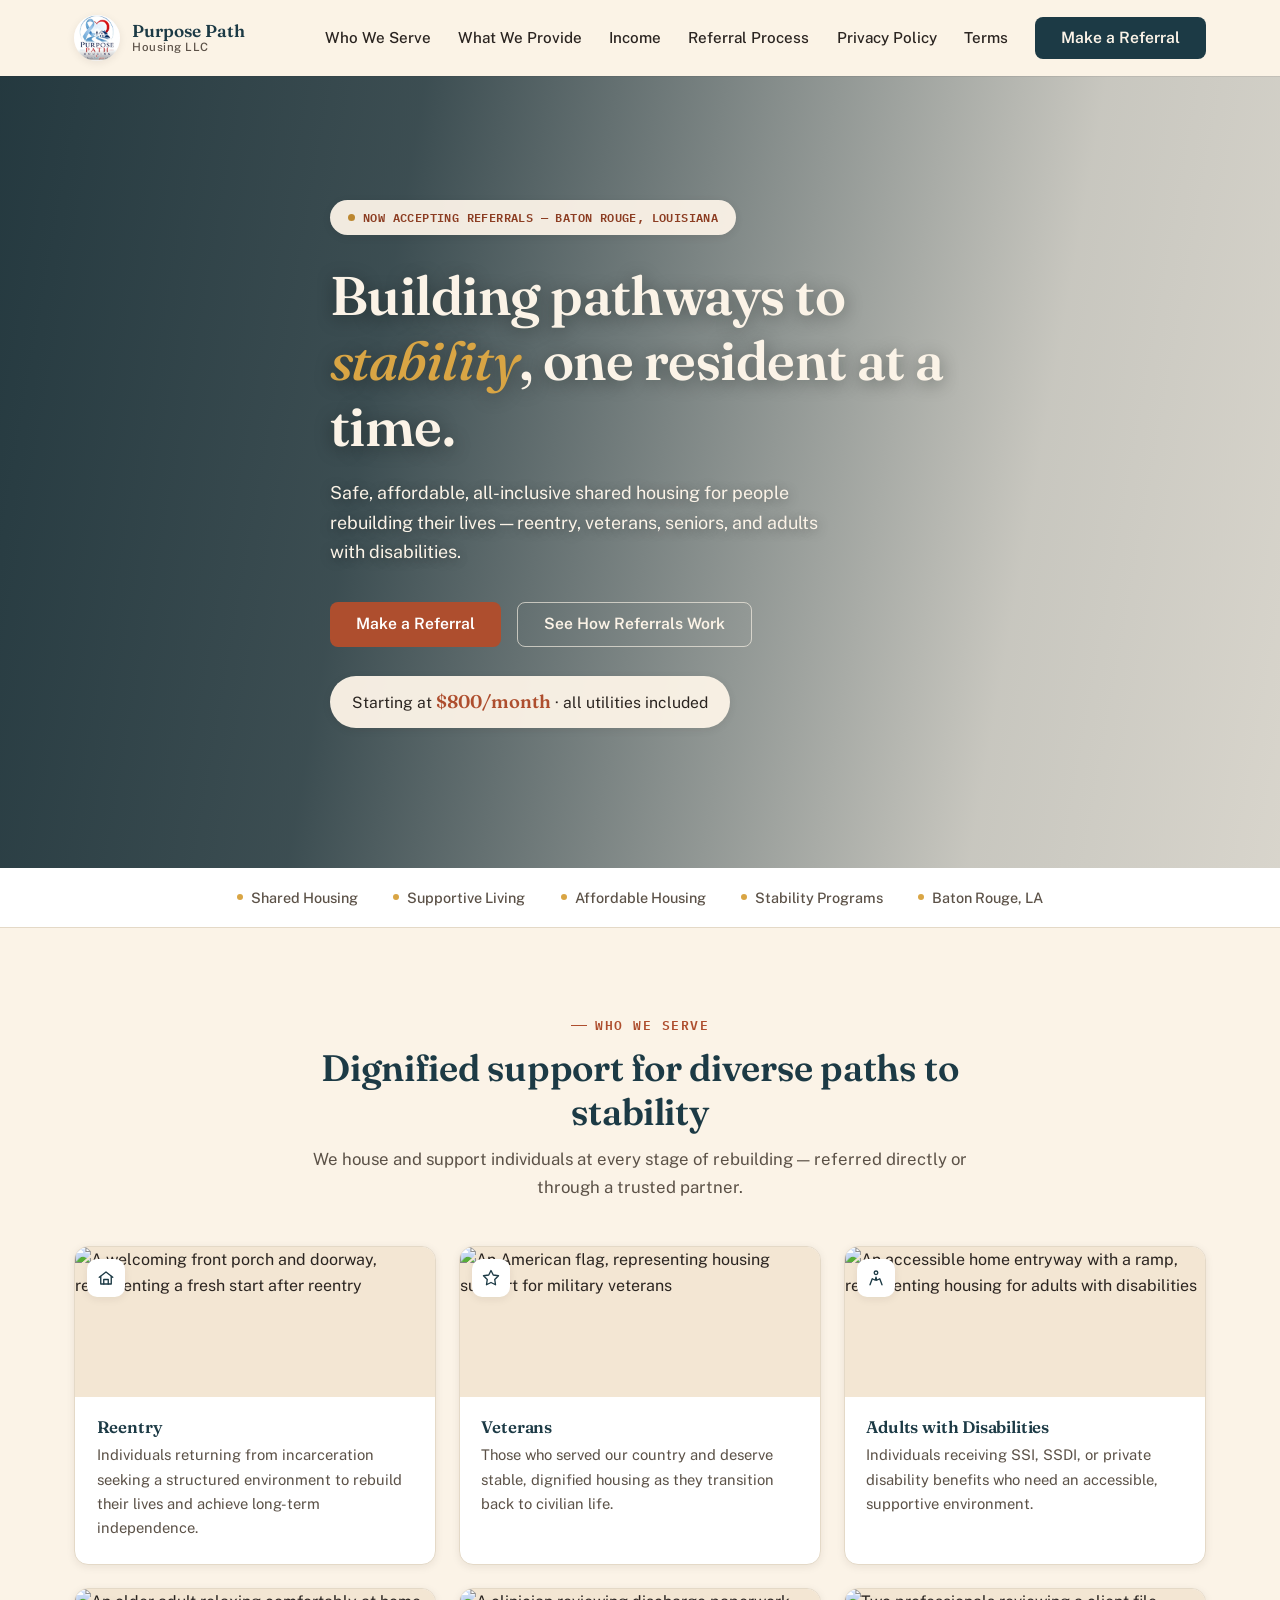
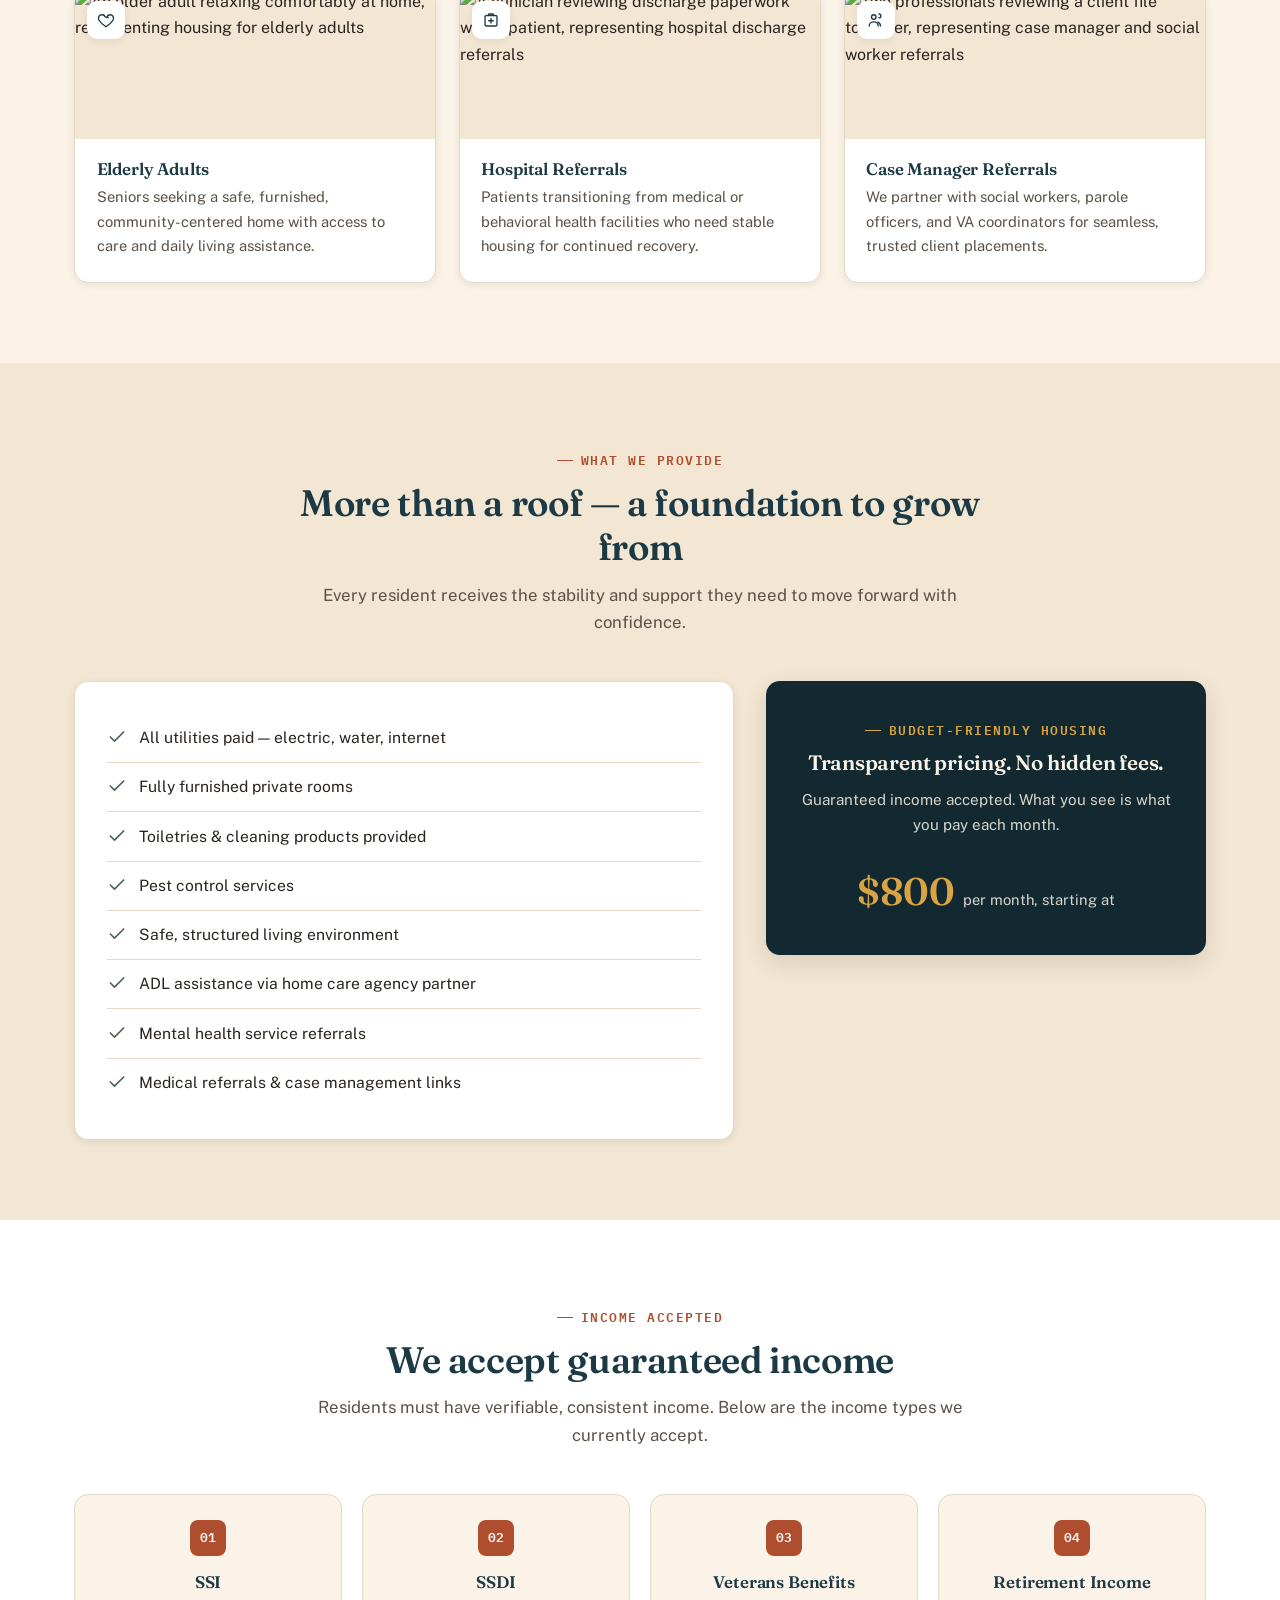
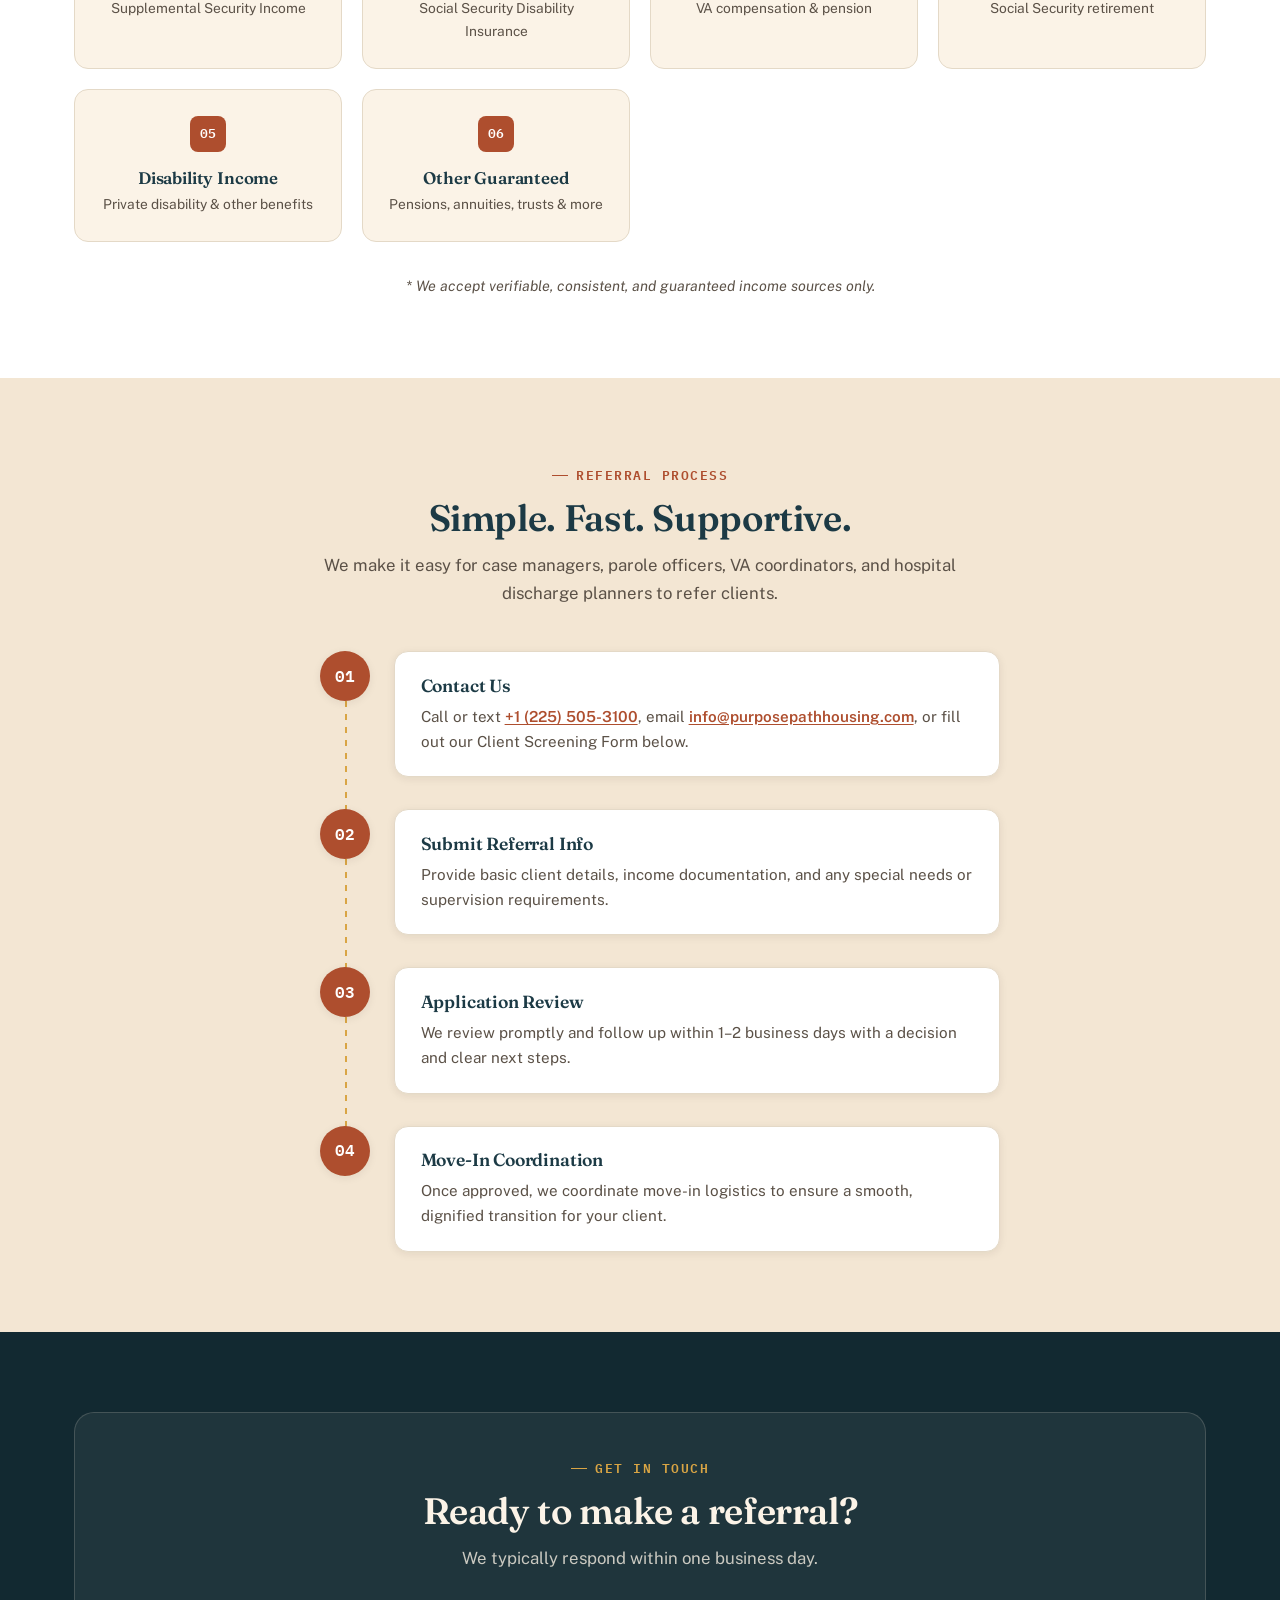
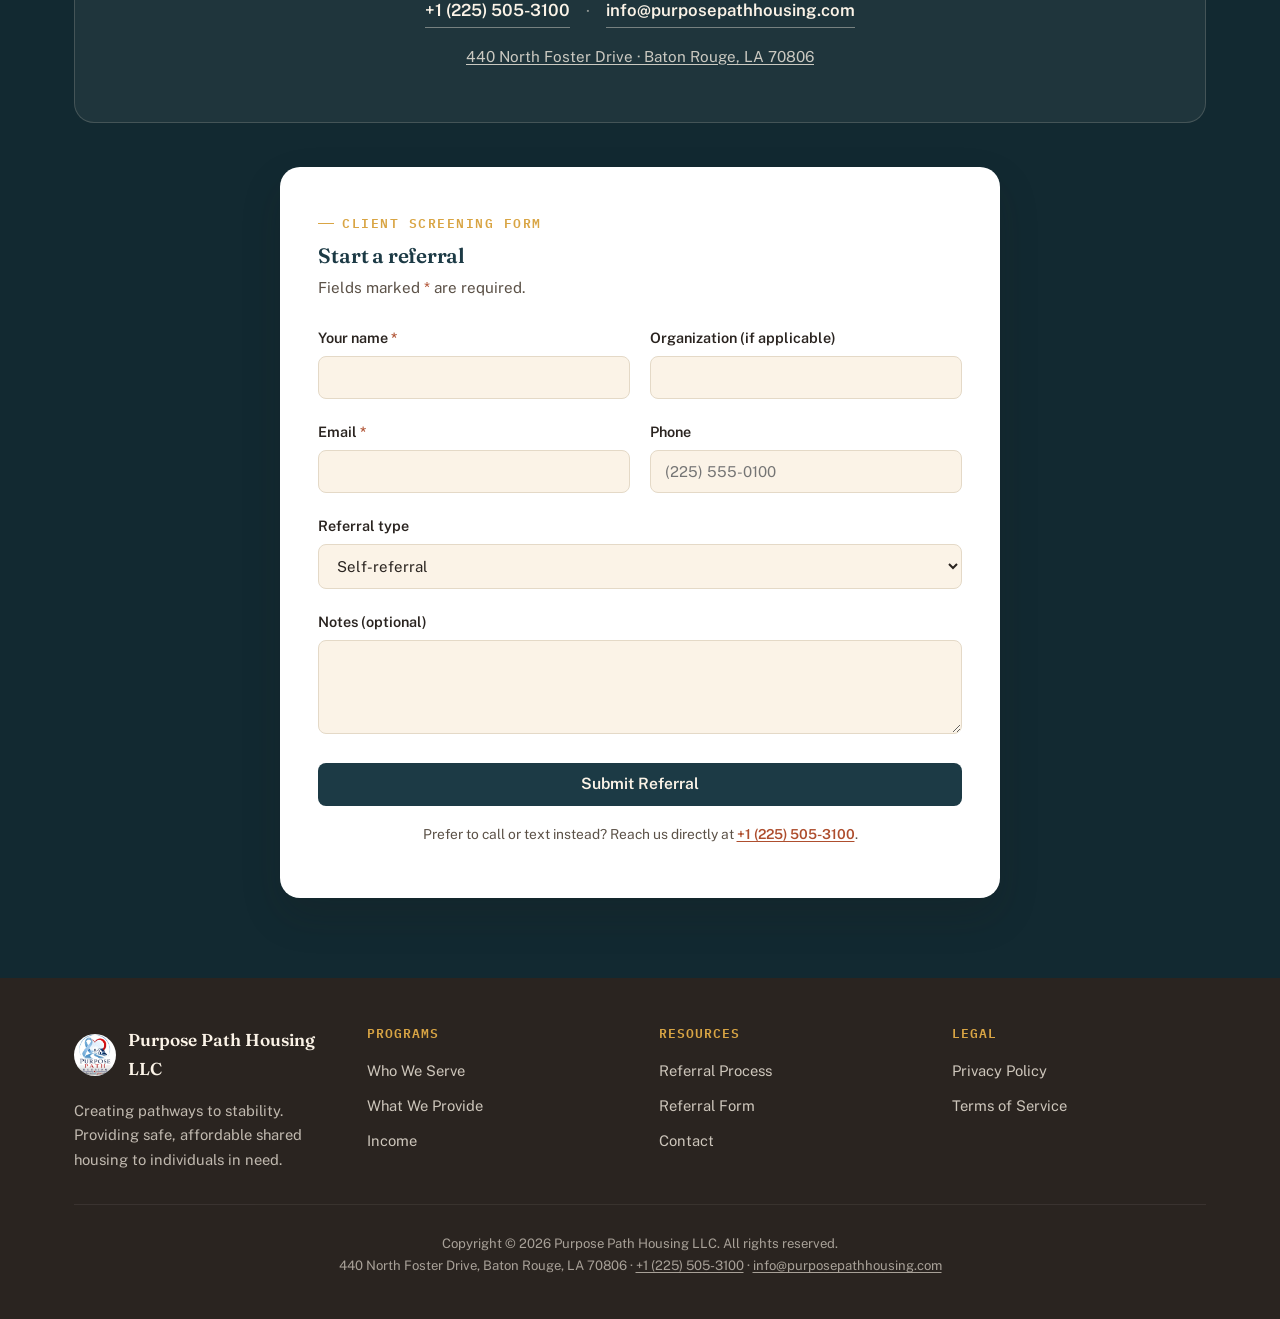
==== commit 81d7f26a: "Update logo image paths in index.html" ====
--- a/index.html
+++ b/index.html
@@ -17,7 +17,7 @@
 <meta property="og:url" content="https://www.purposepathhousing.com/">
 <meta name="twitter:card" content="summary">
 
-<link rel="icon" href="images/logo.png" type="image/png">
+<link rel="icon" href="logo.png" type="image/png">
 
 <link rel="preconnect" href="https://fonts.googleapis.com">
 <link rel="preconnect" href="https://fonts.gstatic.com" crossorigin>
@@ -57,7 +57,7 @@
 <header class="site-header">
   <div class="container nav">
     <a href="index.html#top" class="brand">
-      <img src="images/logo.png" alt="Purpose Path Housing LLC logo" width="46" height="46">
+      <img src="logo.png" alt="Purpose Path Housing LLC logo" width="46" height="46">
       <span class="brand-text">Purpose Path<span>Housing LLC</span></span>
     </a>
 
@@ -373,7 +373,7 @@
     <div class="footer-grid">
       <div class="footer-about">
         <div class="footer-brand">
-          <img src="images/logo.png" alt="Purpose Path Housing LLC logo" width="42" height="42">
+          <img src="logo.png" alt="Purpose Path Housing LLC logo" width="42" height="42">
           <span class="footer-brand-text">Purpose Path Housing LLC</span>
         </div>
         <p>Creating pathways to stability. Providing safe, affordable shared housing to individuals in need.</p>
@@ -415,4 +415,4 @@
 
 <script src="script.js"></script>
 </body>
-</html>+</html>
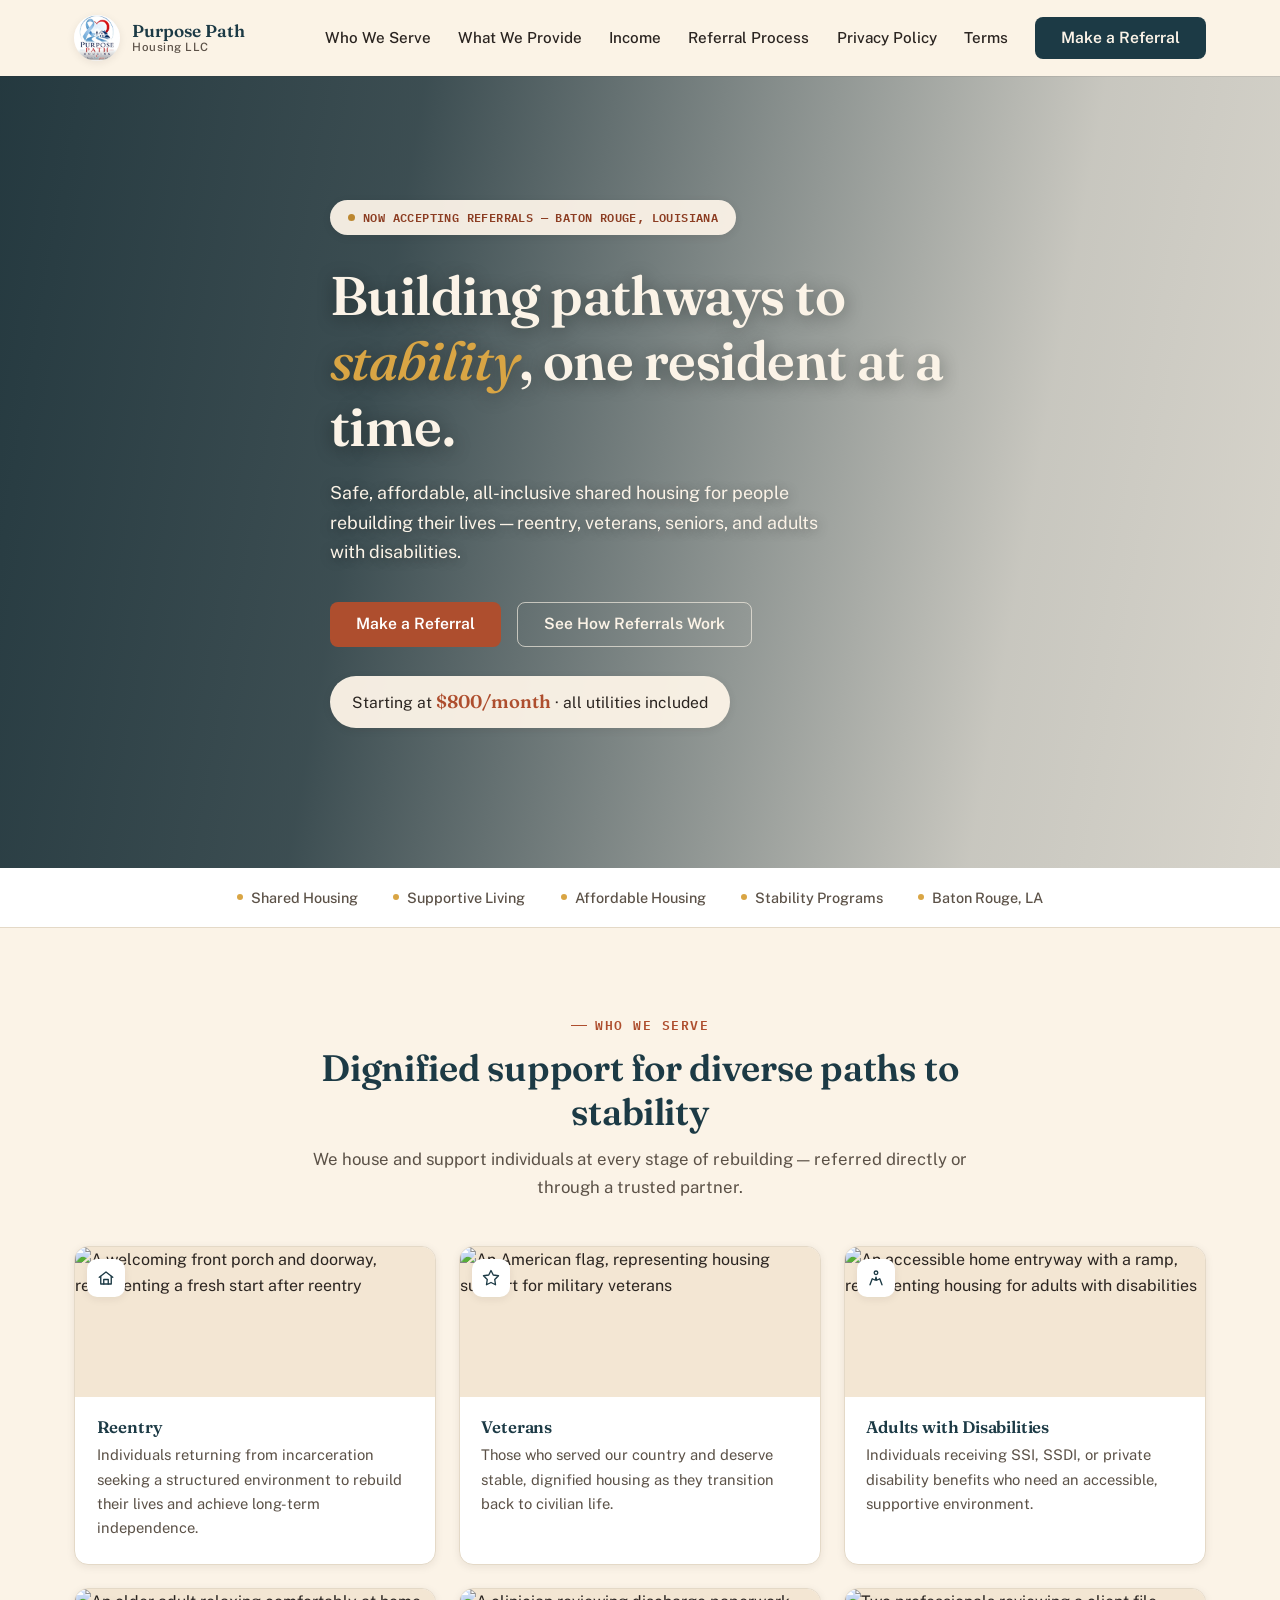
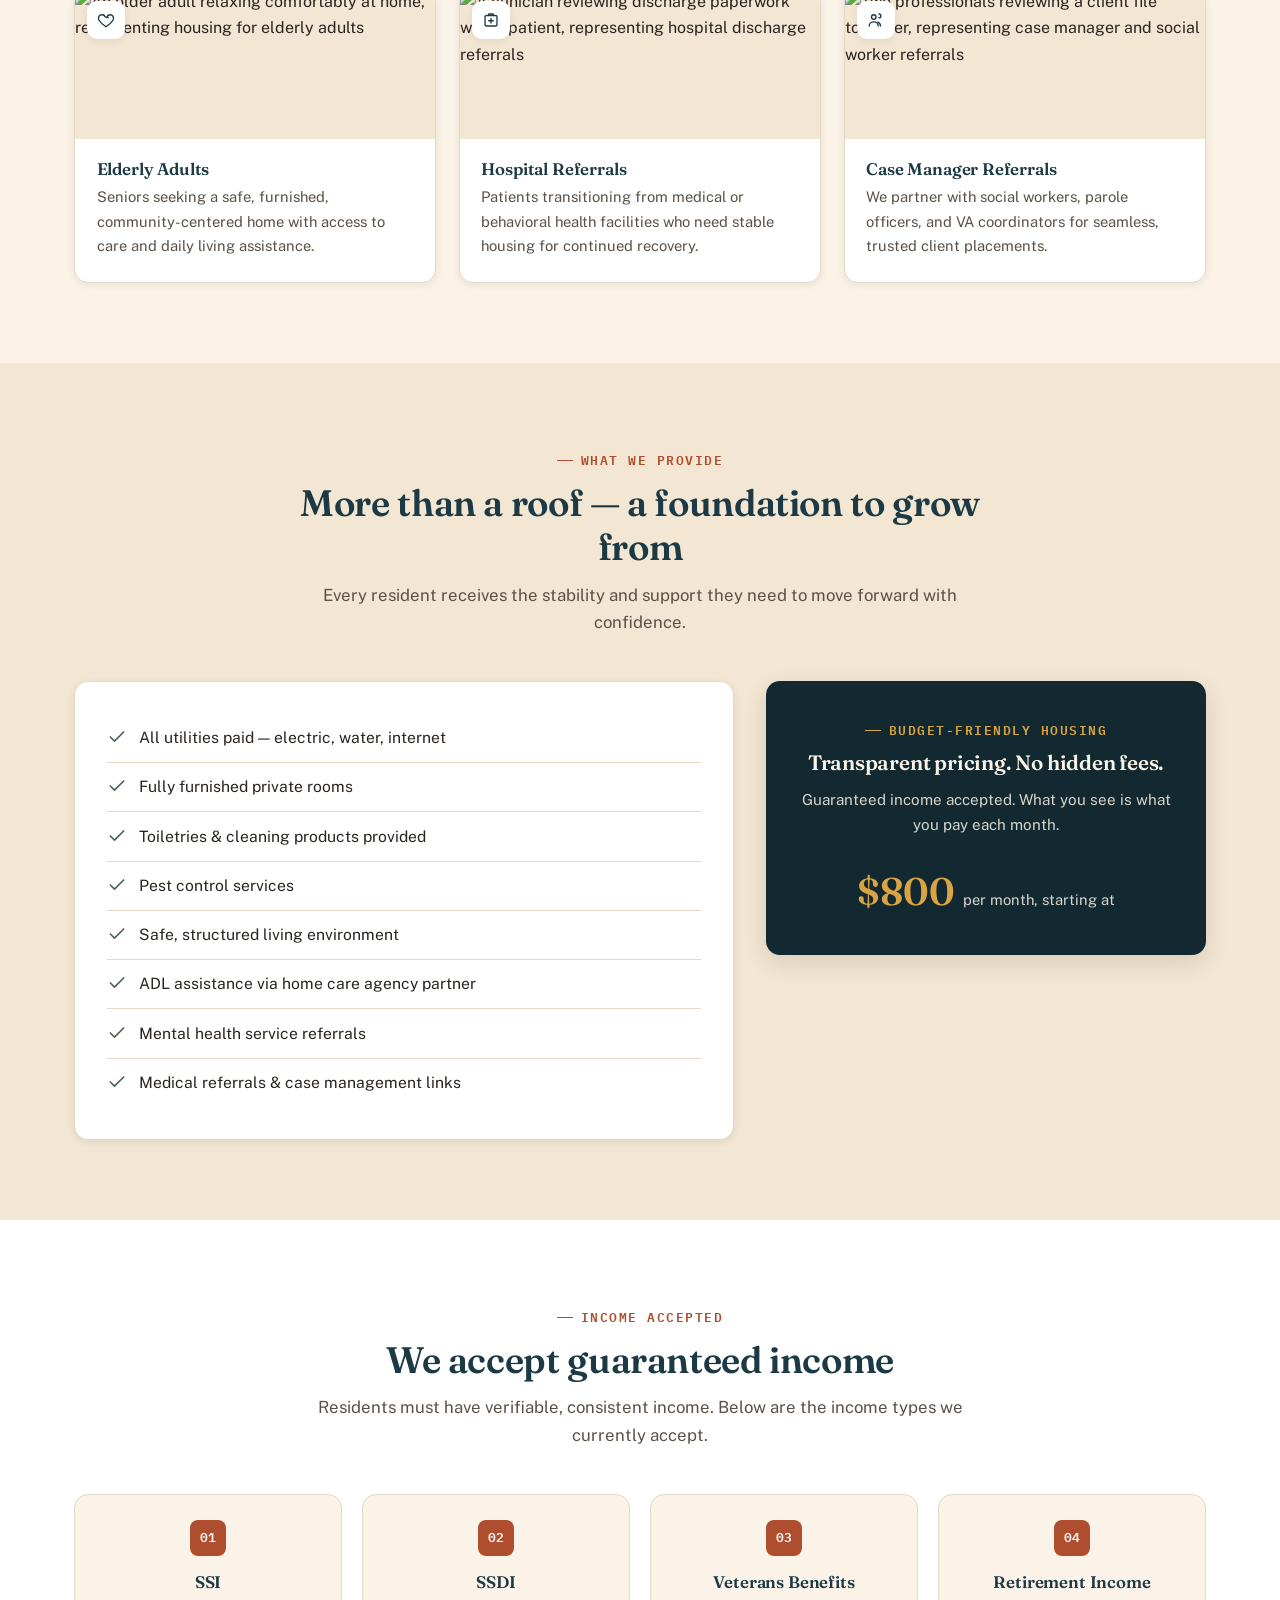
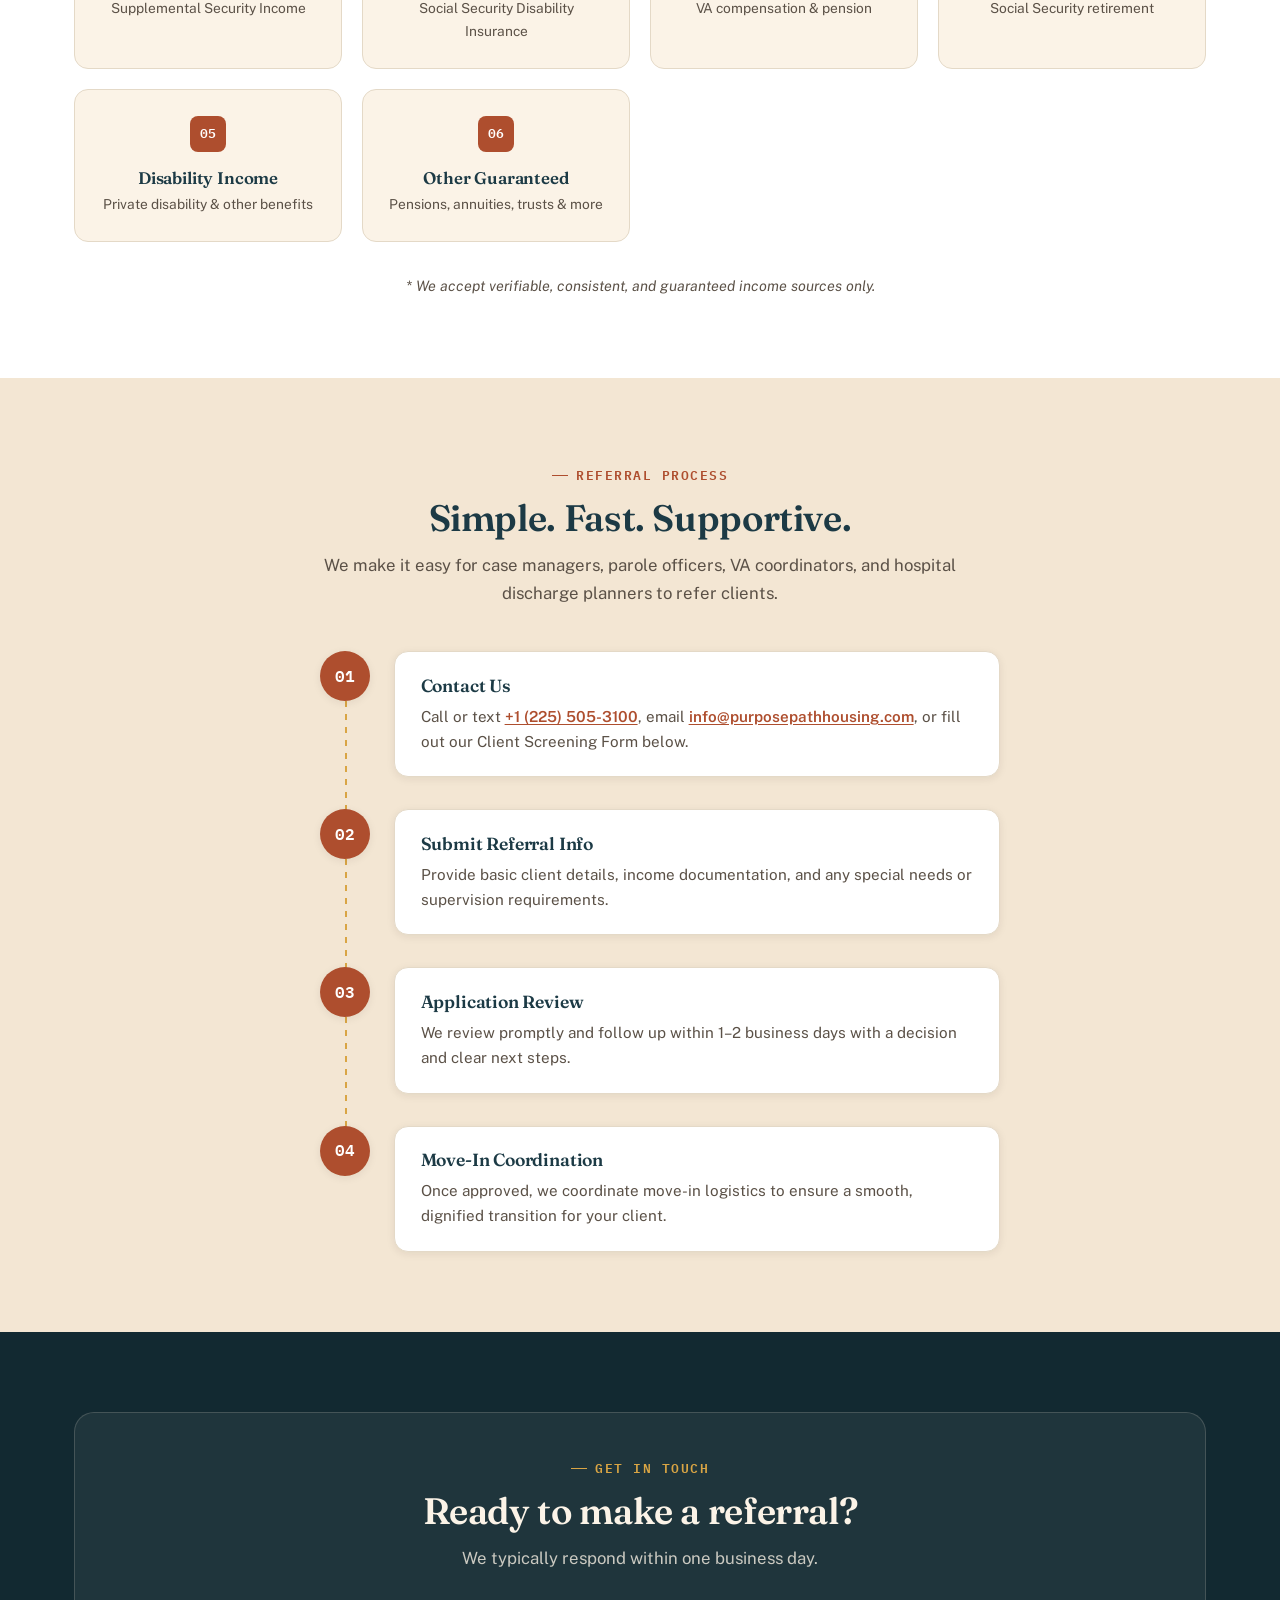
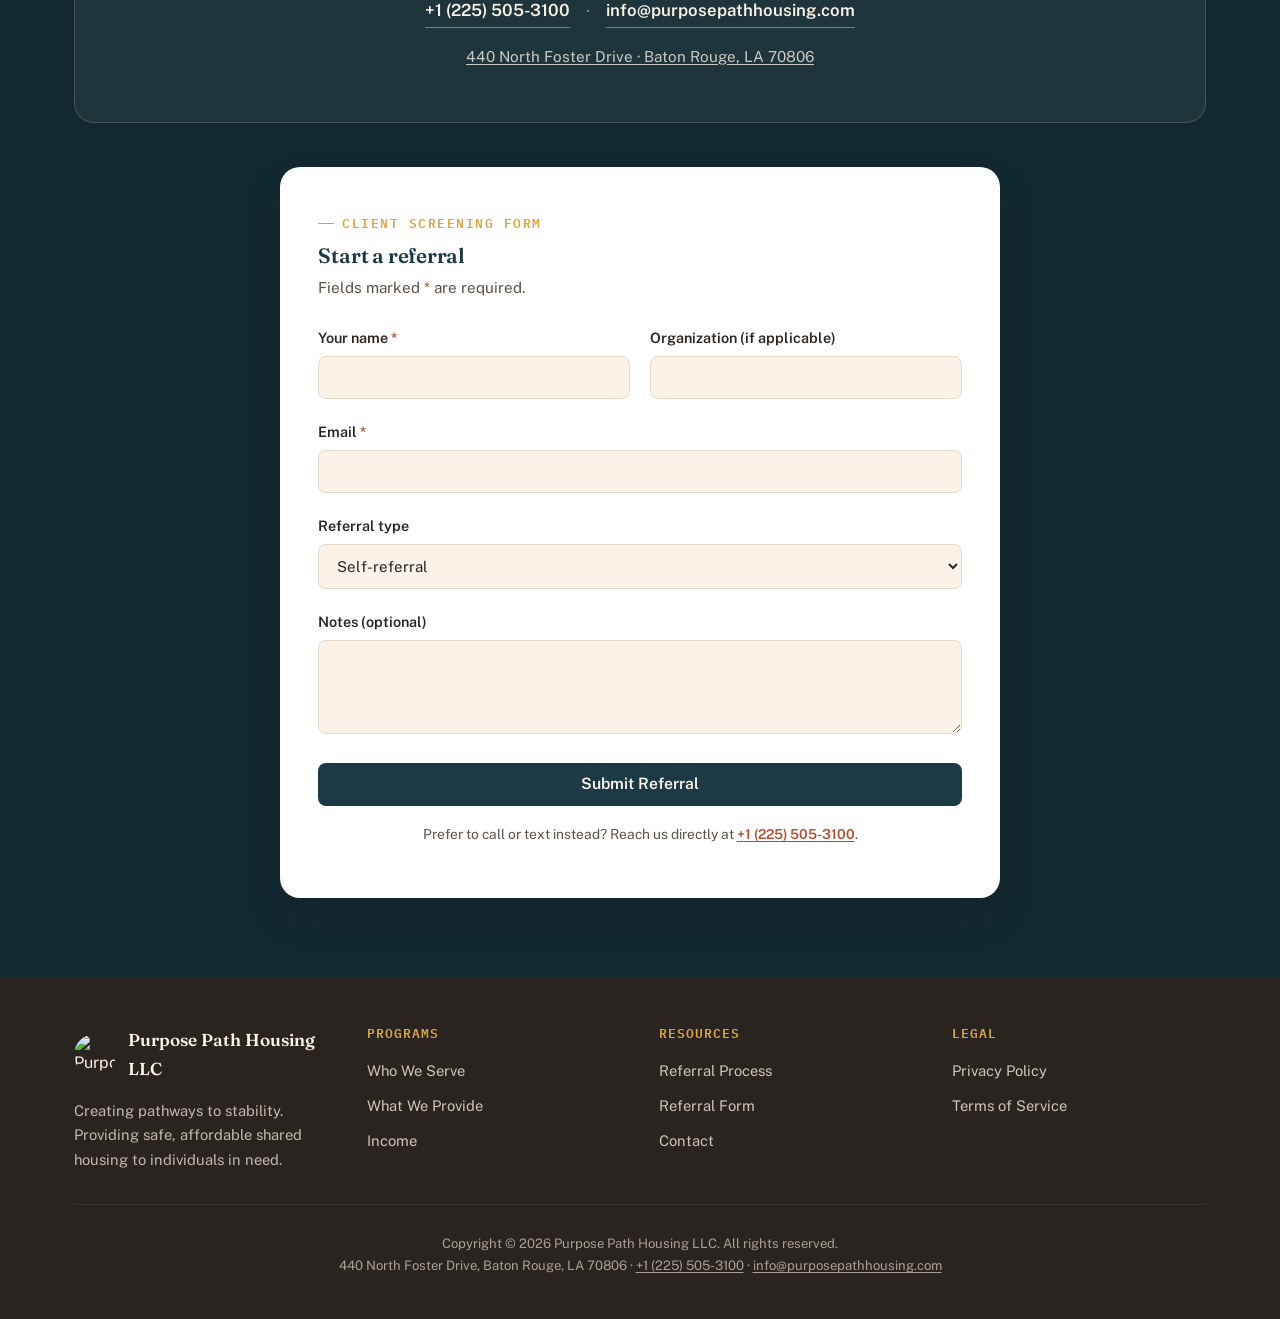
==== commit c520dc36: "Update LeadConnector script and logo path" ====
--- a/index.html
+++ b/index.html
@@ -326,17 +326,10 @@
           </div>
         </div>
 
-        <div class="form-row">
-          <div class="field">
-            <label for="ref-email">Email <span class="required-mark">*</span></label>
-            <input type="email" id="ref-email" name="email" autocomplete="email" required aria-required="true">
-            <p class="field-error" role="alert"></p>
-          </div>
-          <div class="field">
-            <label for="ref-phone">Phone</label>
-            <input type="tel" id="ref-phone" name="phone" autocomplete="tel" inputmode="tel" placeholder="(225) 555-0100">
-            <p class="field-error" role="alert"></p>
-          </div>
+        <div class="field">
+          <label for="ref-email">Email <span class="required-mark">*</span></label>
+          <input type="email" id="ref-email" name="email" autocomplete="email" required aria-required="true">
+          <p class="field-error" role="alert"></p>
         </div>
 
         <div class="field">
@@ -373,7 +366,7 @@
     <div class="footer-grid">
       <div class="footer-about">
         <div class="footer-brand">
-          <img src="logo.png" alt="Purpose Path Housing LLC logo" width="42" height="42">
+          <img src="images/logo.png" alt="Purpose Path Housing LLC logo" width="42" height="42">
           <span class="footer-brand-text">Purpose Path Housing LLC</span>
         </div>
         <p>Creating pathways to stability. Providing safe, affordable shared housing to individuals in need.</p>
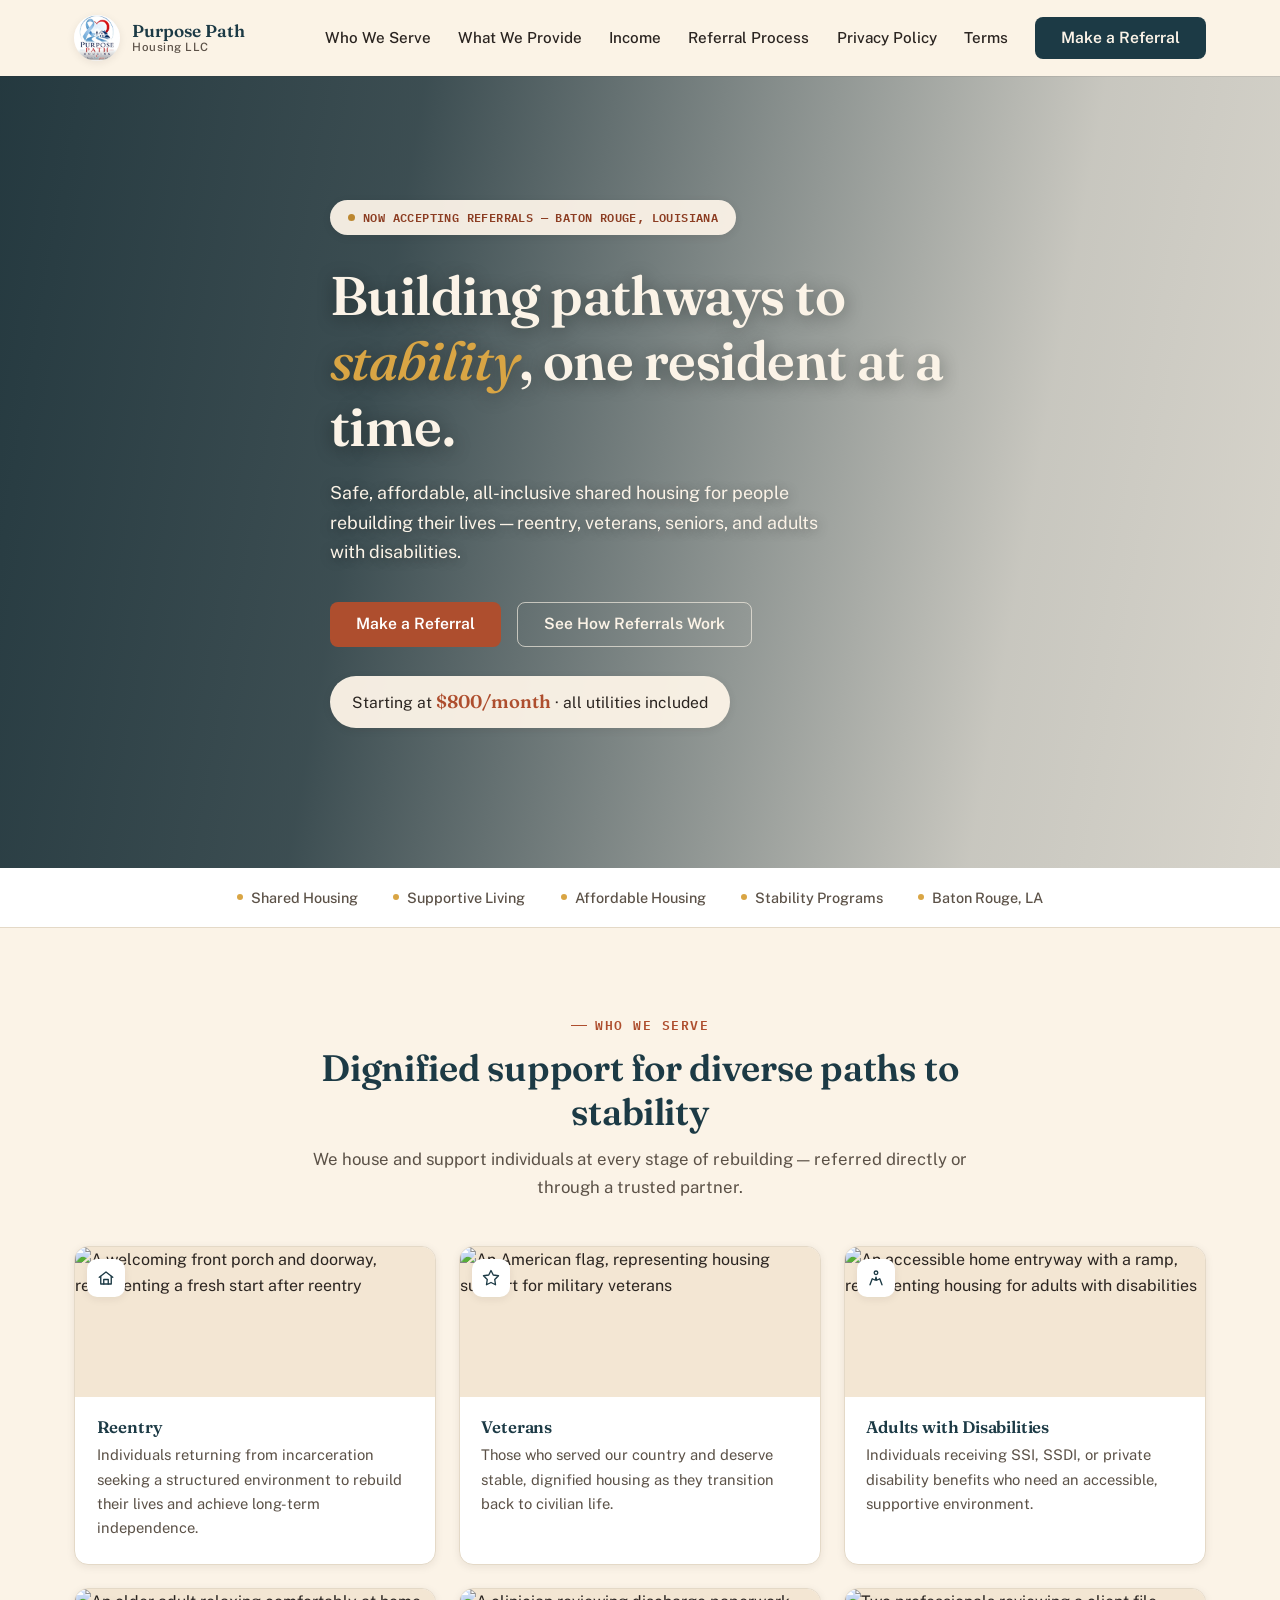
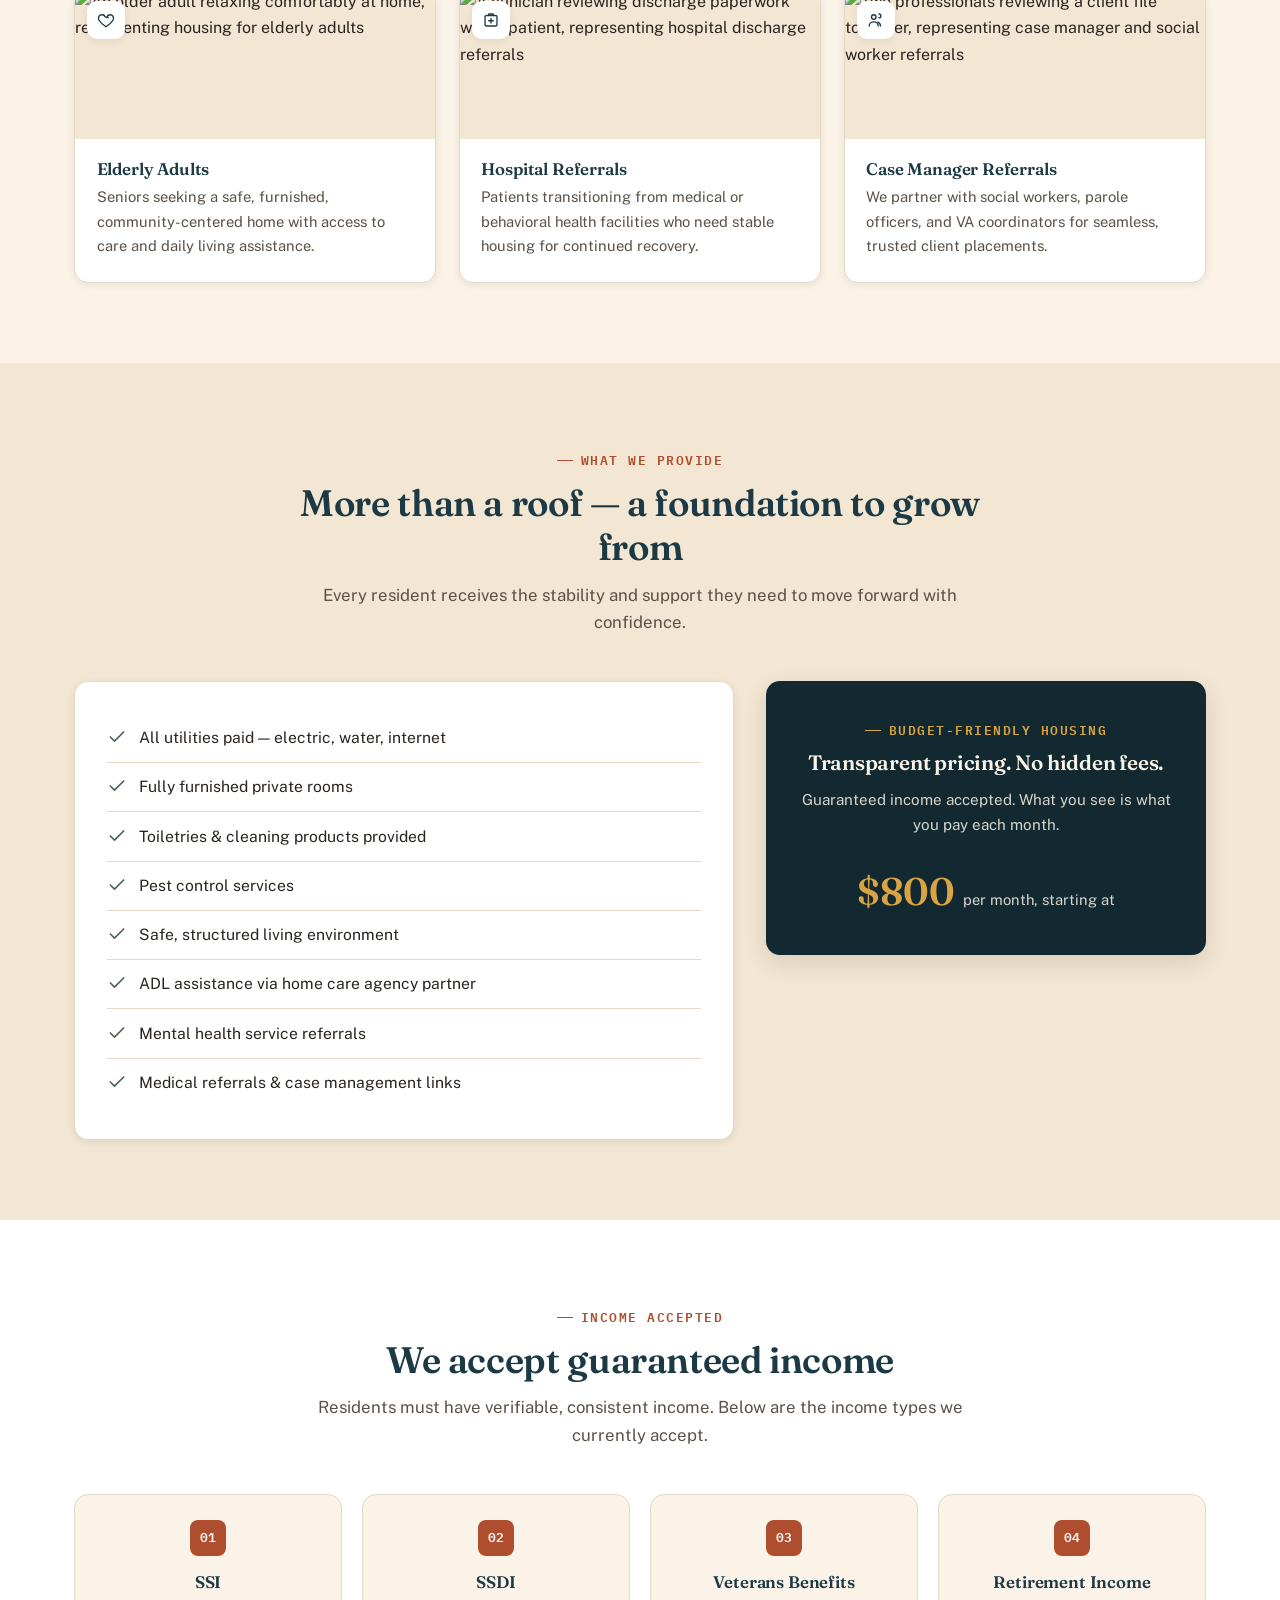
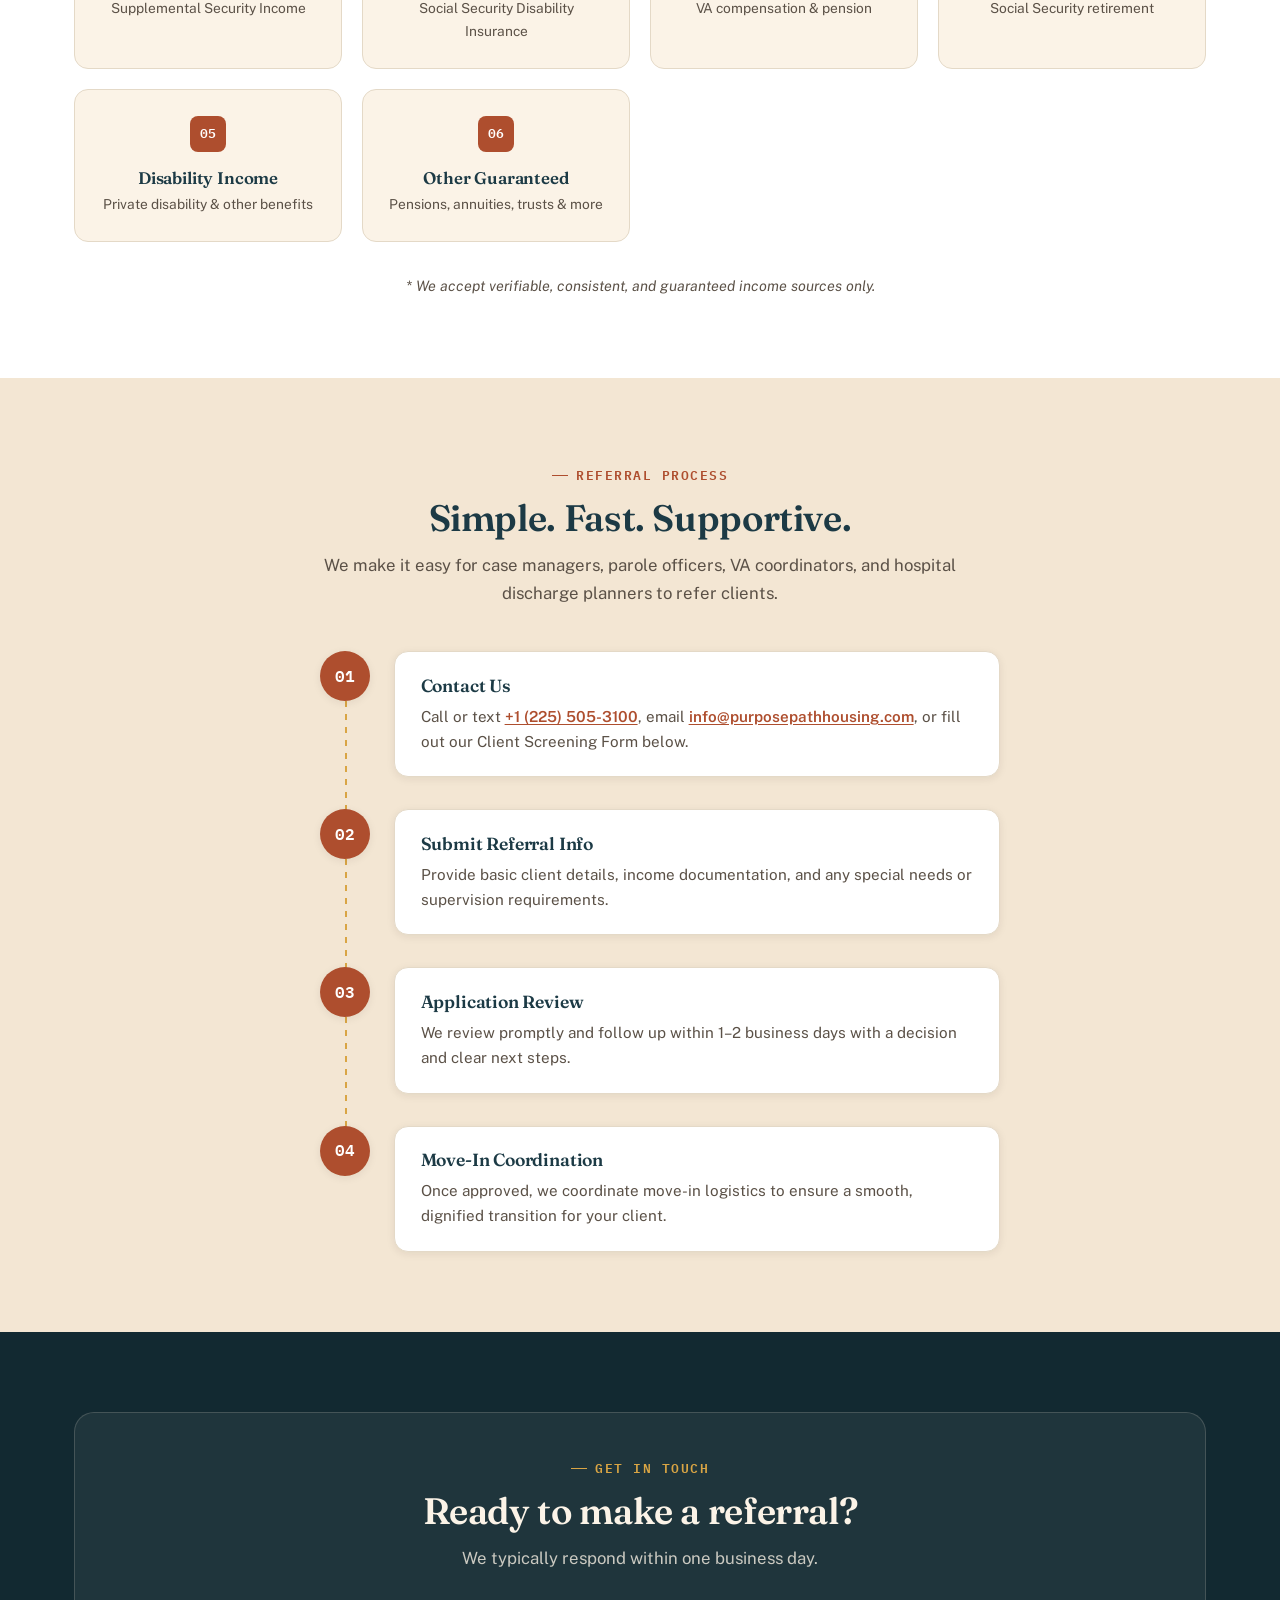
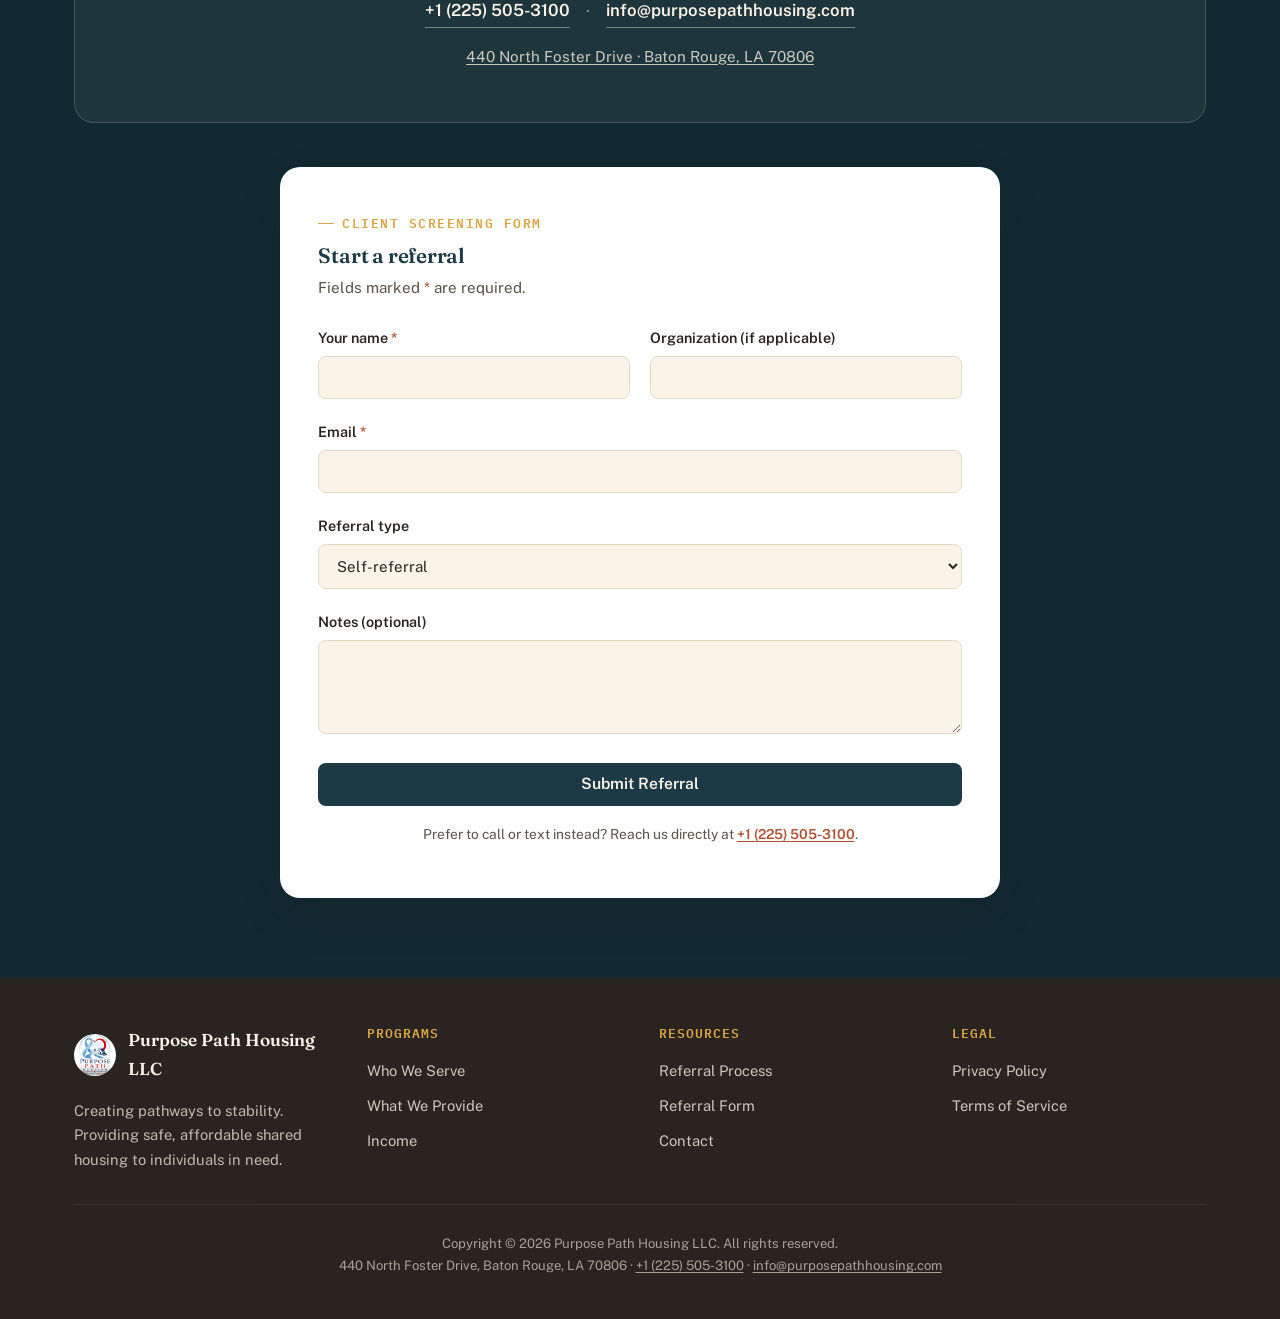
==== commit 0e2dd8ef: "Update logo image source in footer" ====
--- a/index.html
+++ b/index.html
@@ -366,7 +366,7 @@
     <div class="footer-grid">
       <div class="footer-about">
         <div class="footer-brand">
-          <img src="images/logo.png" alt="Purpose Path Housing LLC logo" width="42" height="42">
+          <img src="logo.png" alt="Purpose Path Housing LLC logo" width="42" height="42">
           <span class="footer-brand-text">Purpose Path Housing LLC</span>
         </div>
         <p>Creating pathways to stability. Providing safe, affordable shared housing to individuals in need.</p>
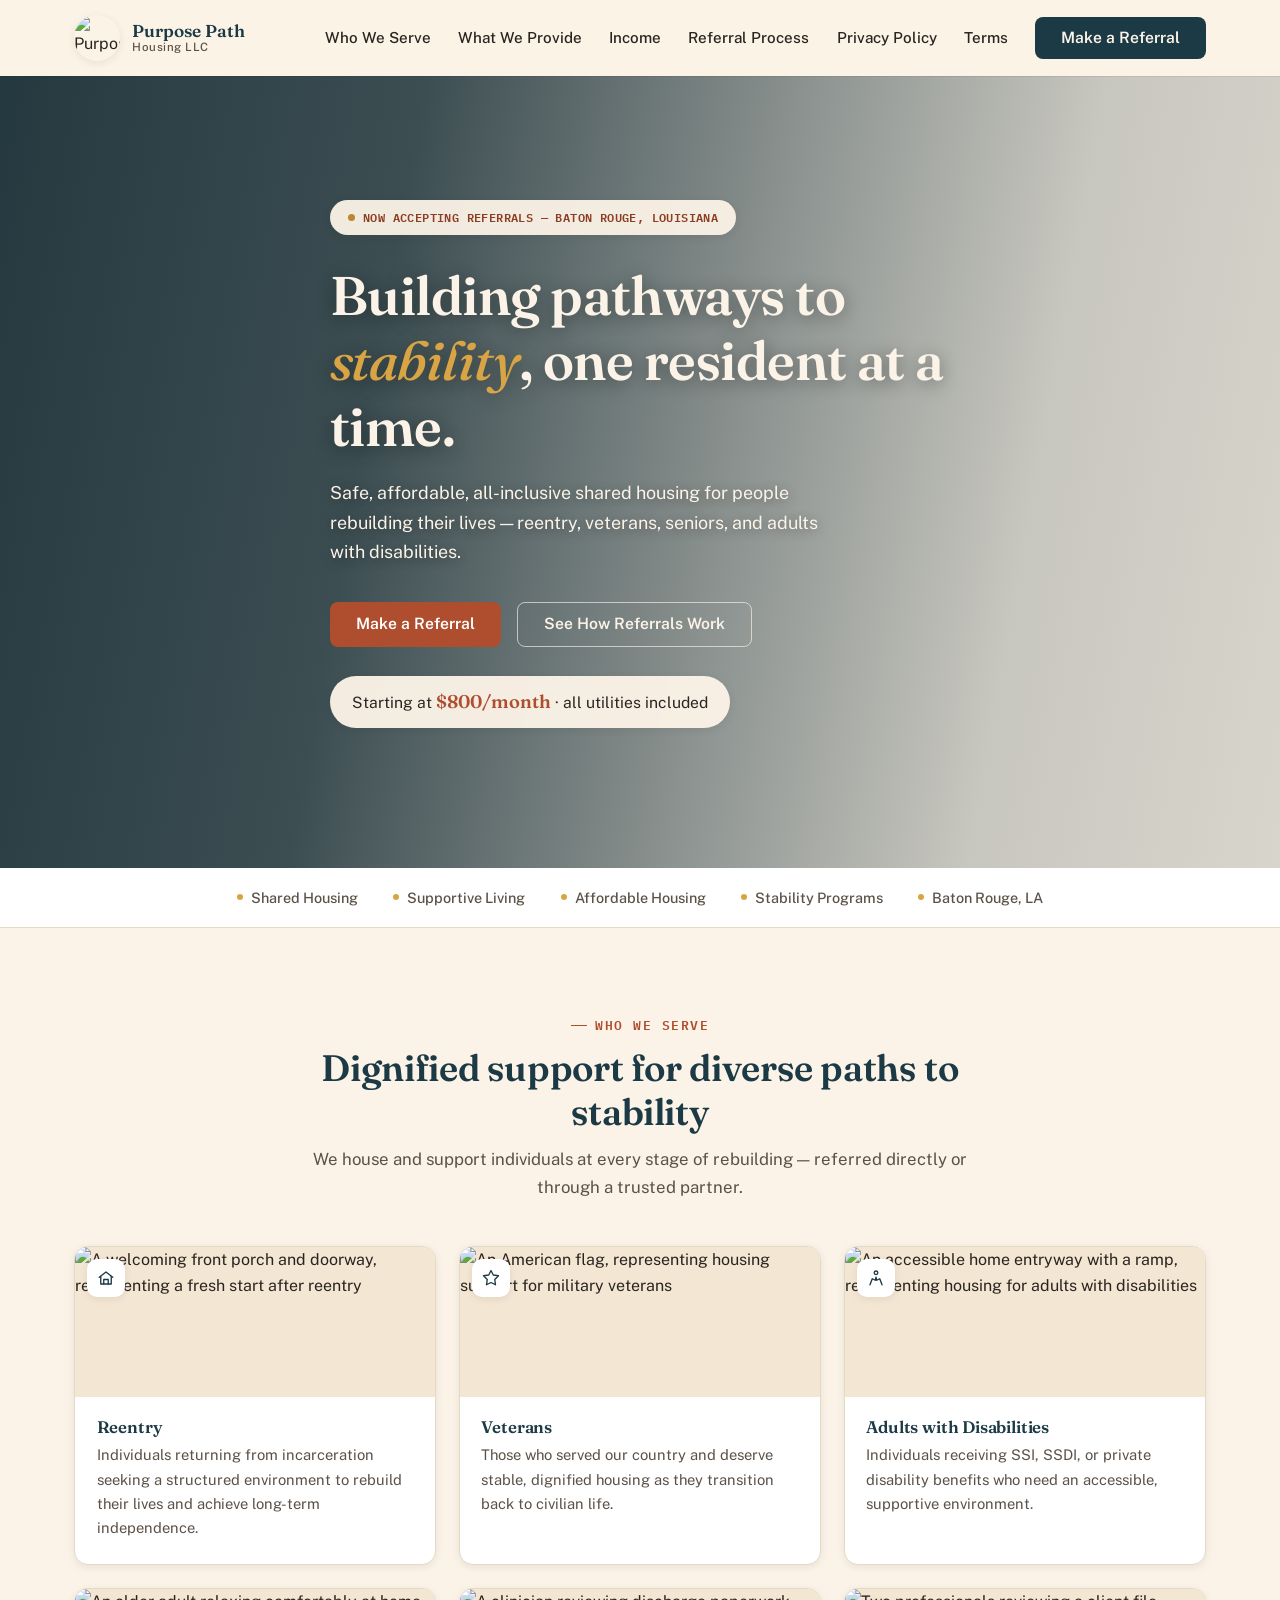
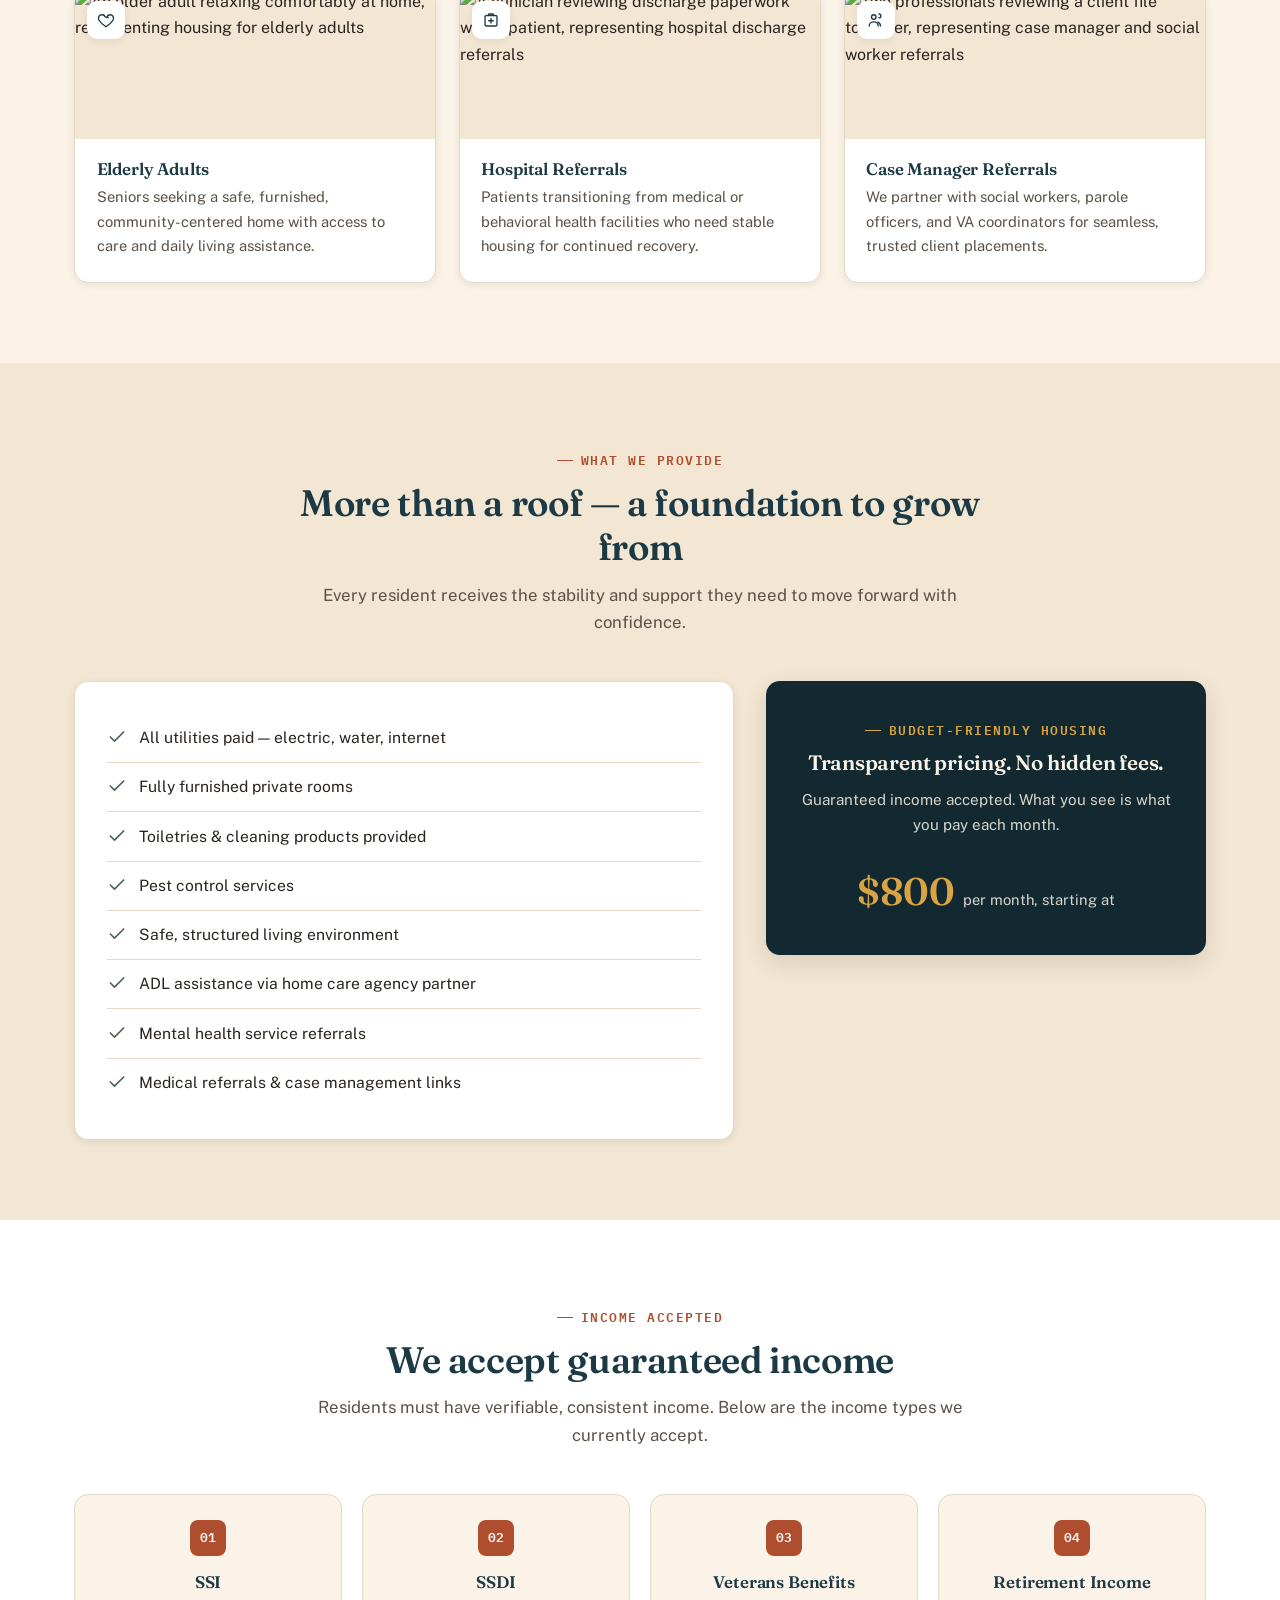
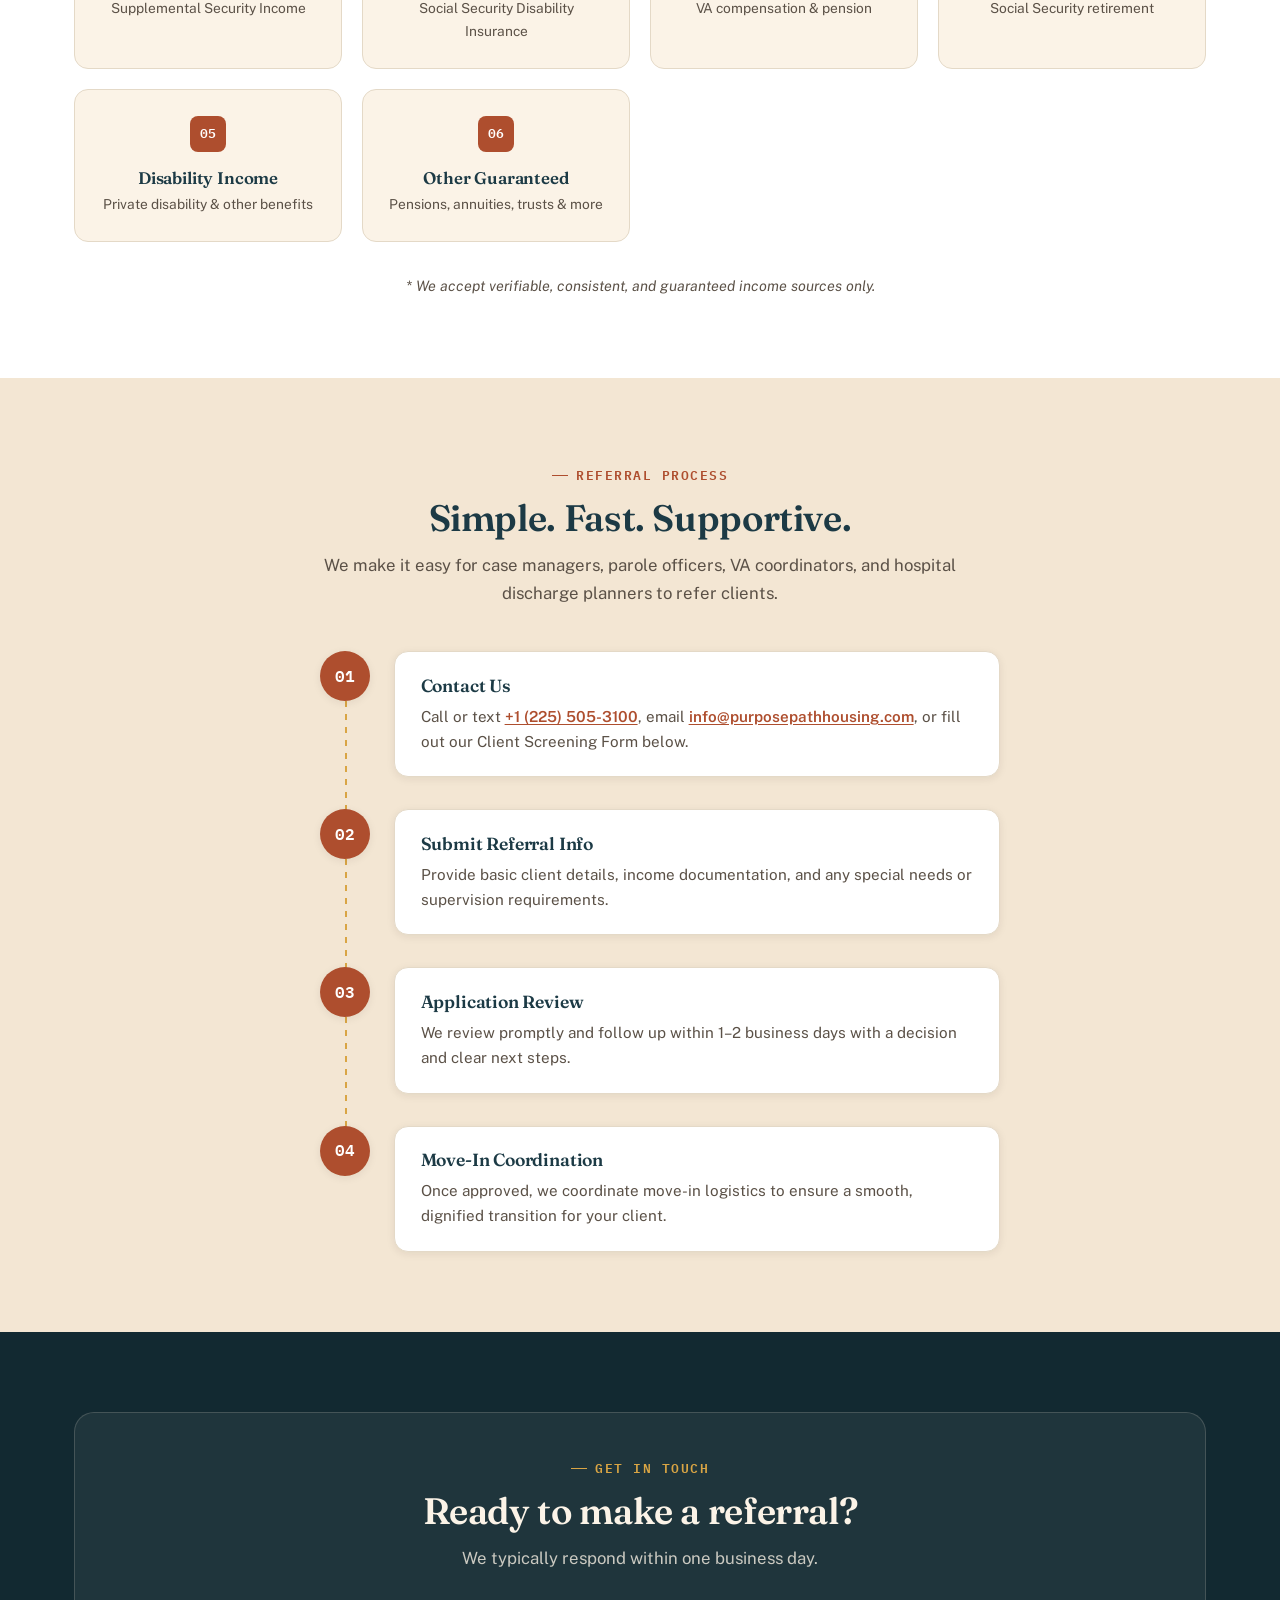
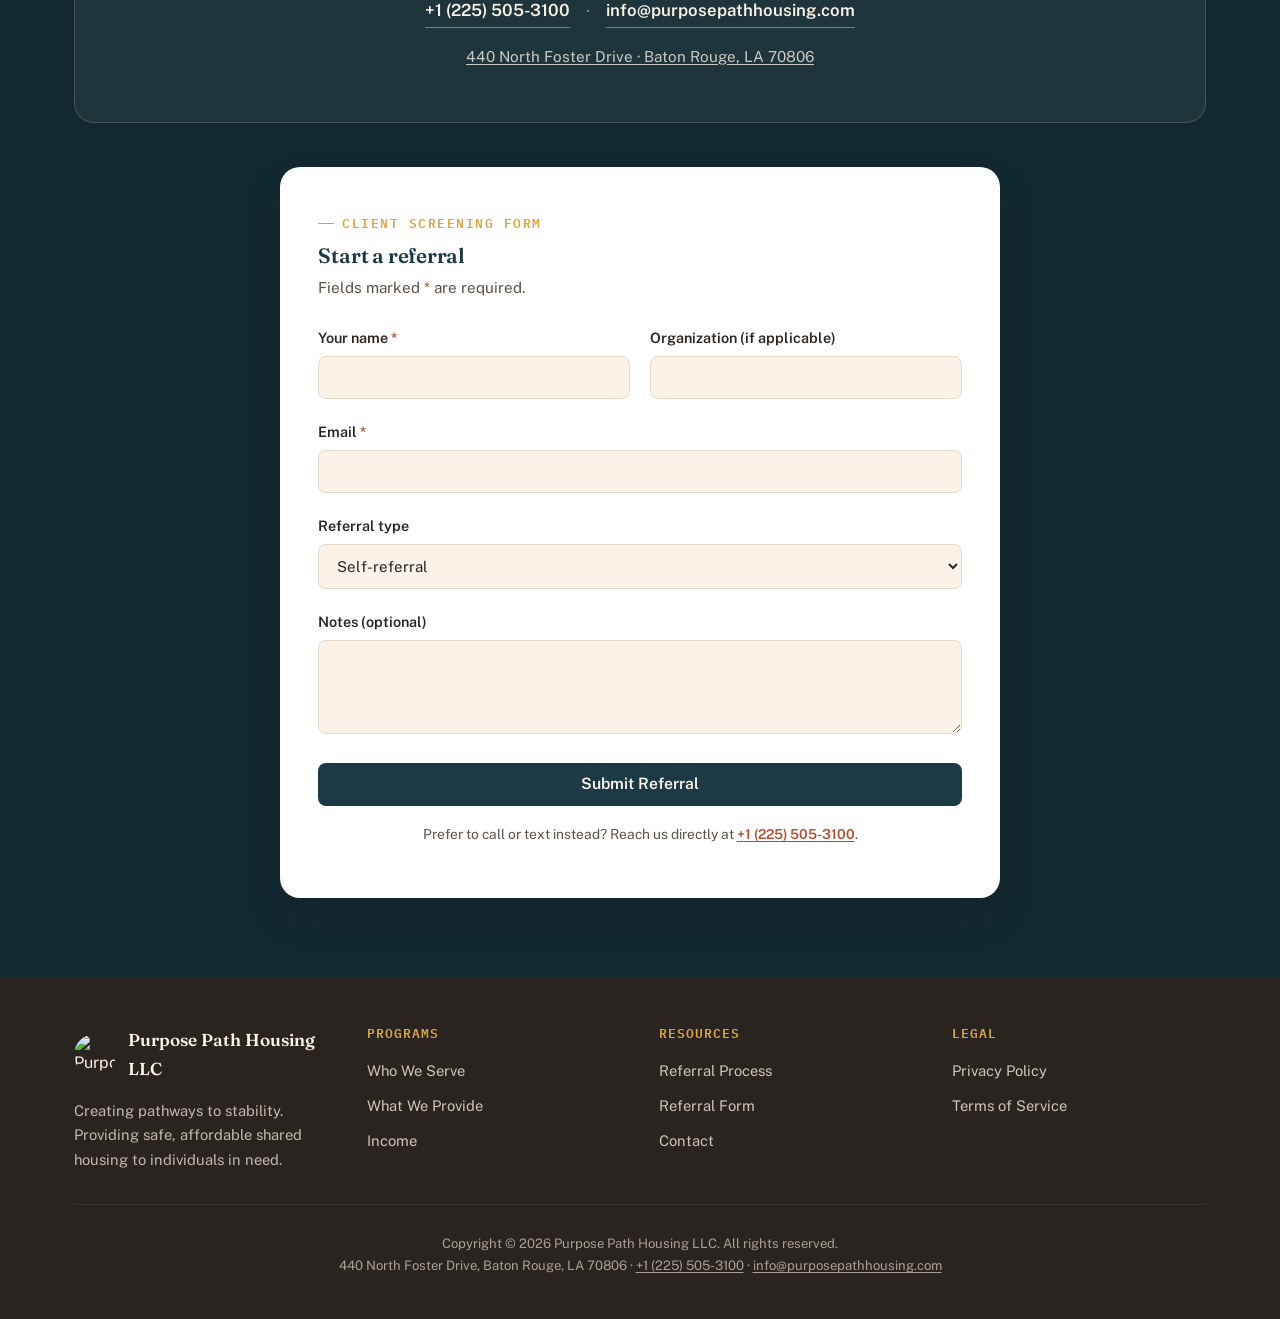
==== commit dbb6fe0c: "Add files via upload" ====
--- a/index.html
+++ b/index.html
@@ -17,7 +17,7 @@
 <meta property="og:url" content="https://www.purposepathhousing.com/">
 <meta name="twitter:card" content="summary">
 
-<link rel="icon" href="logo.png" type="image/png">
+<link rel="icon" href="images/logo.png" type="image/png">
 
 <link rel="preconnect" href="https://fonts.googleapis.com">
 <link rel="preconnect" href="https://fonts.gstatic.com" crossorigin>
@@ -46,8 +46,7 @@
 </script>
 
 <!-- LeadConnector Chat Widget -->
-<script src="https://widgets.leadconnectorhq.com/loader.js" data-resources-url="https://widgets.leadconnectorhq.com/chat-widget/loader.js" data-widget-id="6a7a39849f377fcb653844f4" data-source="WEB_USER"></script>
-
+  <script src="https://widgets.leadconnectorhq.com/loader.js" data-resources-url="https://widgets.leadconnectorhq.com/chat-widget/loader.js" data-widget-id="6a88a21fadb97883f839e2b5" data-source="WEB_USER"></script>
 </head>
 <body>
 
@@ -57,7 +56,7 @@
 <header class="site-header">
   <div class="container nav">
     <a href="index.html#top" class="brand">
-      <img src="logo.png" alt="Purpose Path Housing LLC logo" width="46" height="46">
+      <img src="images/logo.png" alt="Purpose Path Housing LLC logo" width="46" height="46">
       <span class="brand-text">Purpose Path<span>Housing LLC</span></span>
     </a>
 
@@ -366,7 +365,7 @@
     <div class="footer-grid">
       <div class="footer-about">
         <div class="footer-brand">
-          <img src="logo.png" alt="Purpose Path Housing LLC logo" width="42" height="42">
+          <img src="images/logo.png" alt="Purpose Path Housing LLC logo" width="42" height="42">
           <span class="footer-brand-text">Purpose Path Housing LLC</span>
         </div>
         <p>Creating pathways to stability. Providing safe, affordable shared housing to individuals in need.</p>
@@ -408,4 +407,4 @@
 
 <script src="script.js"></script>
 </body>
-</html>
+</html>
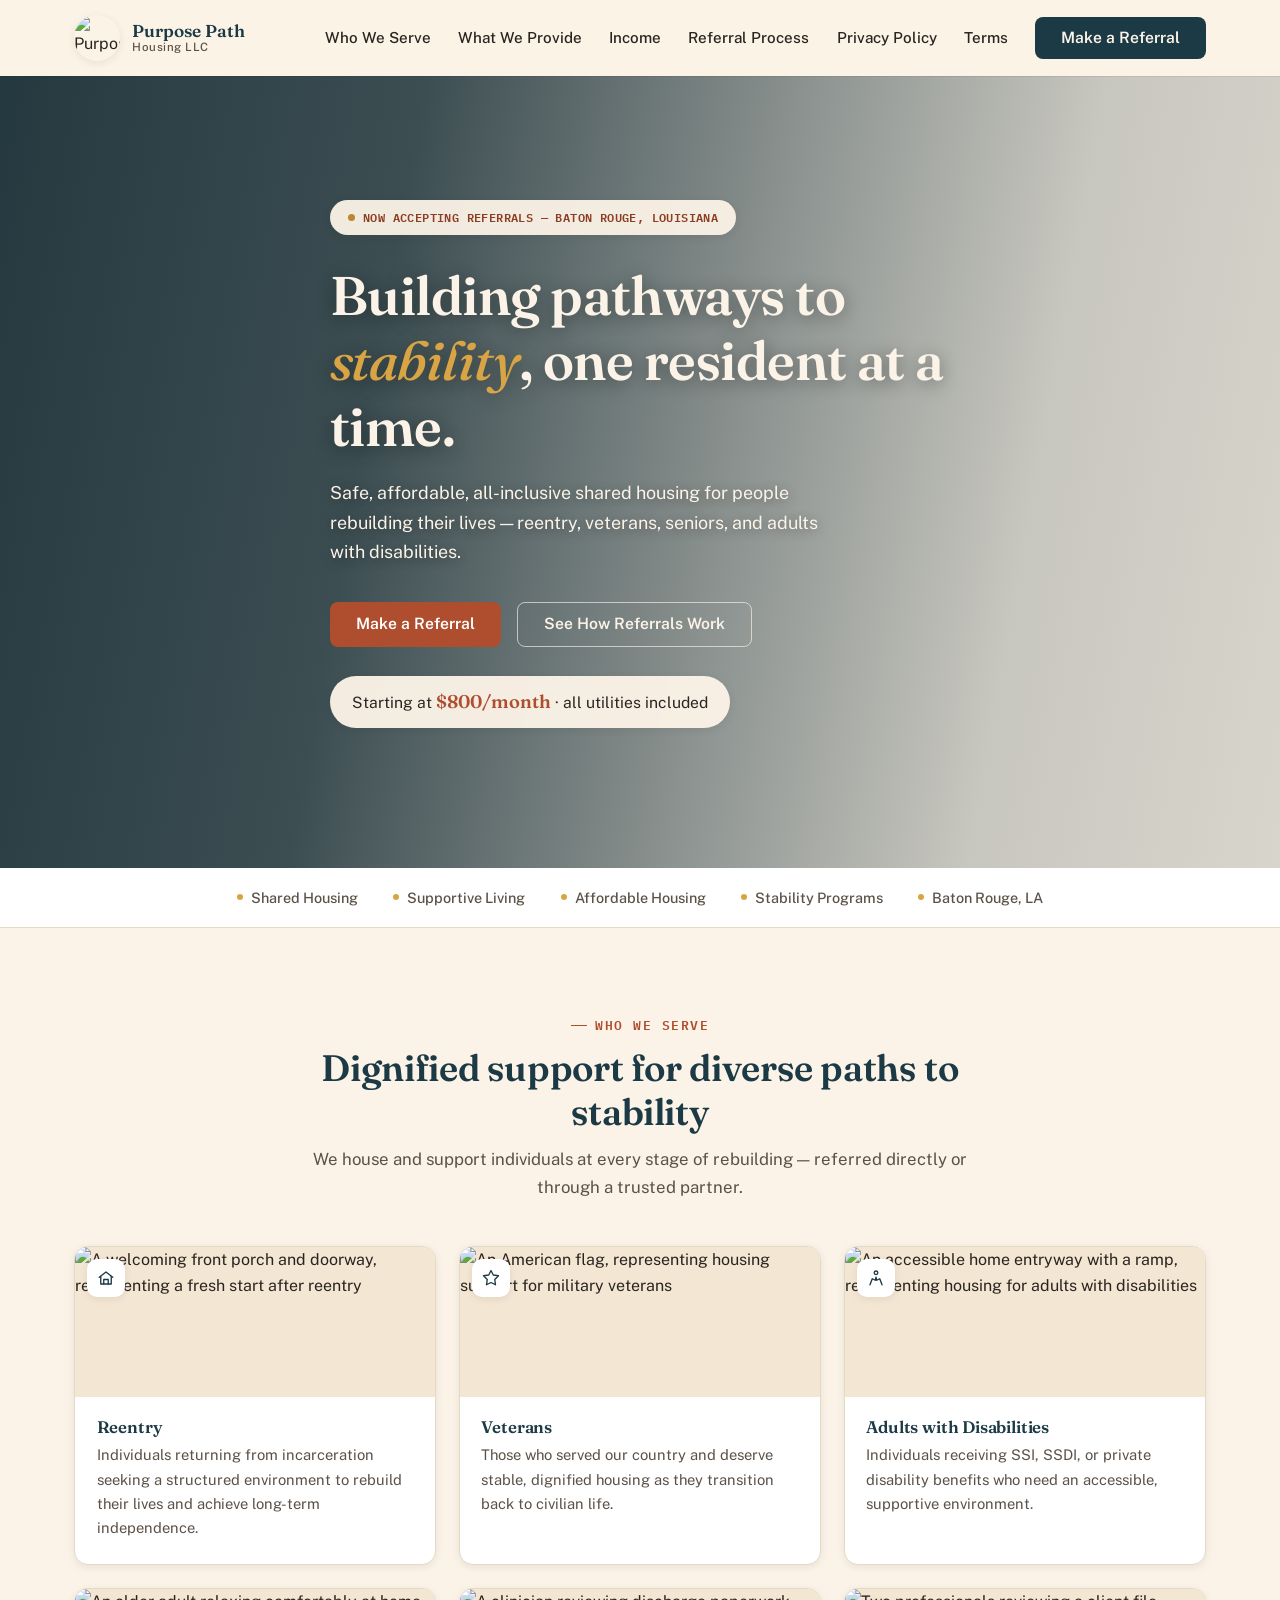
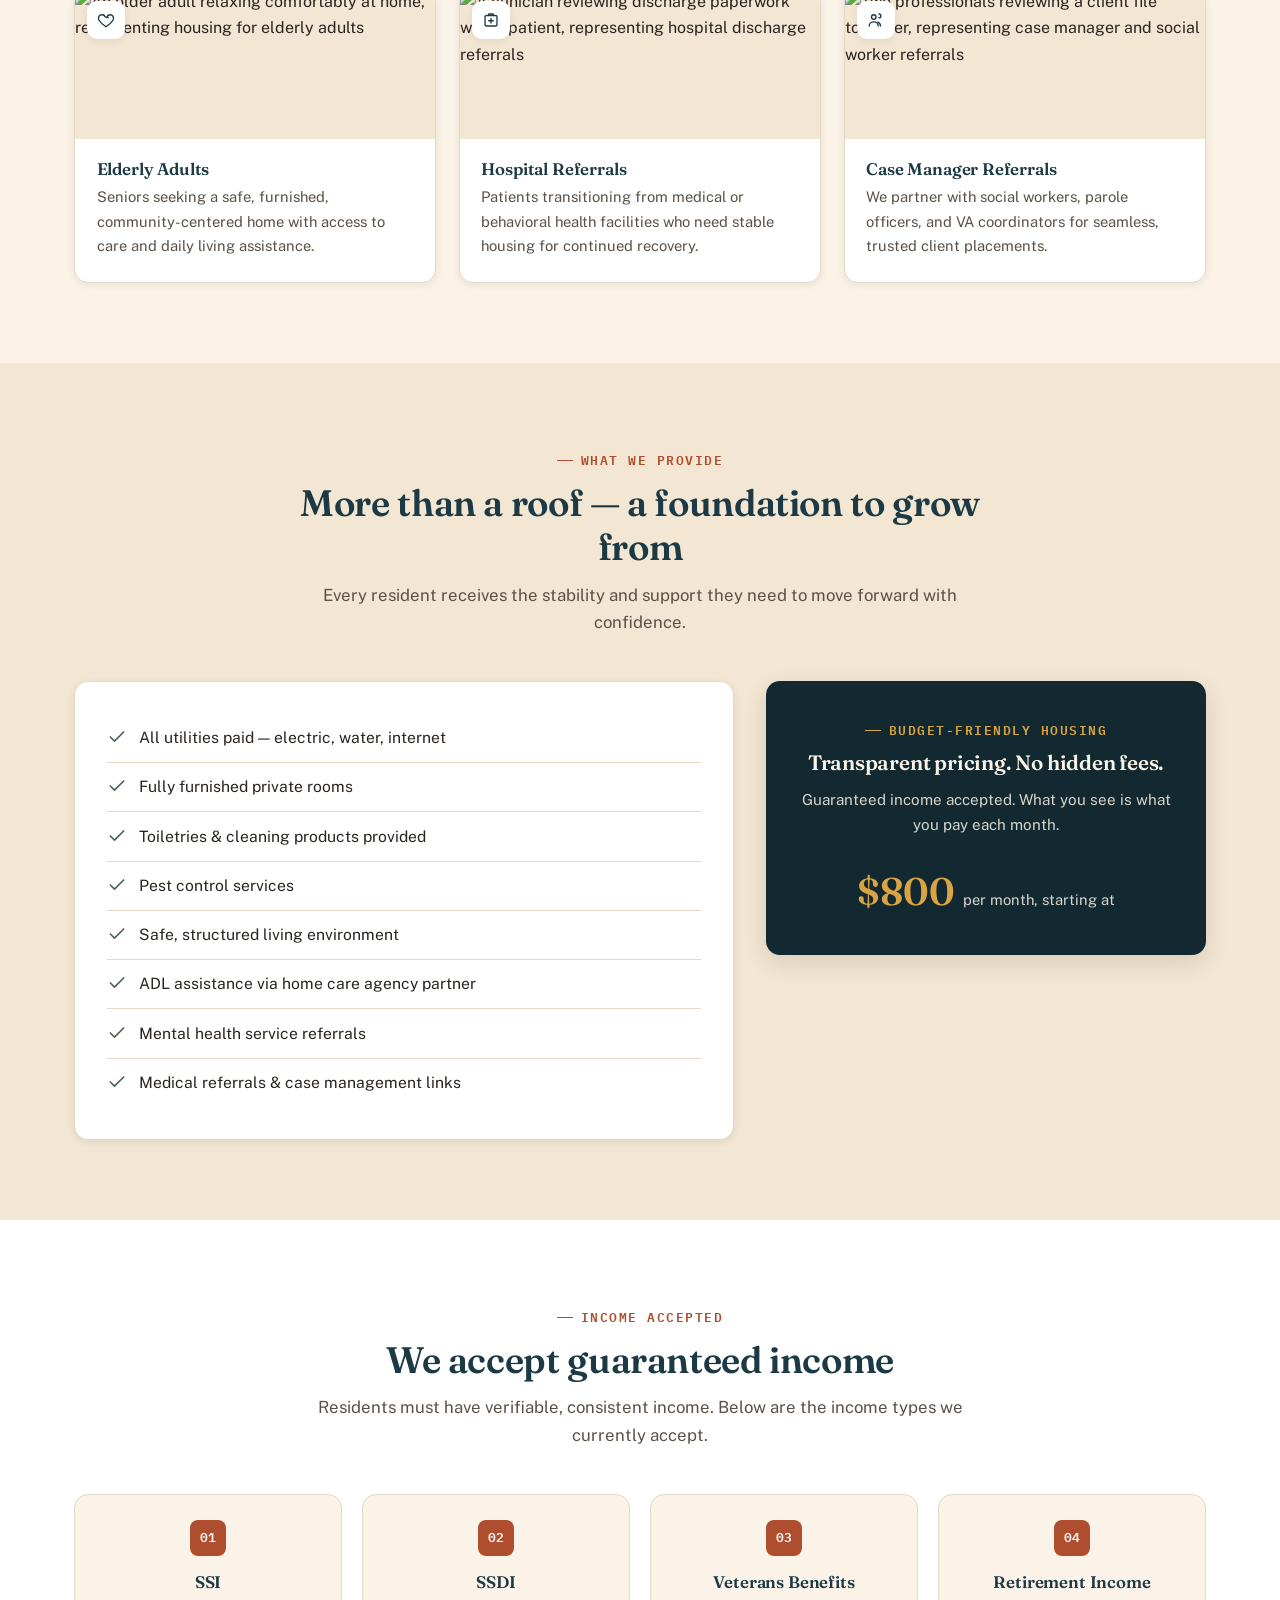
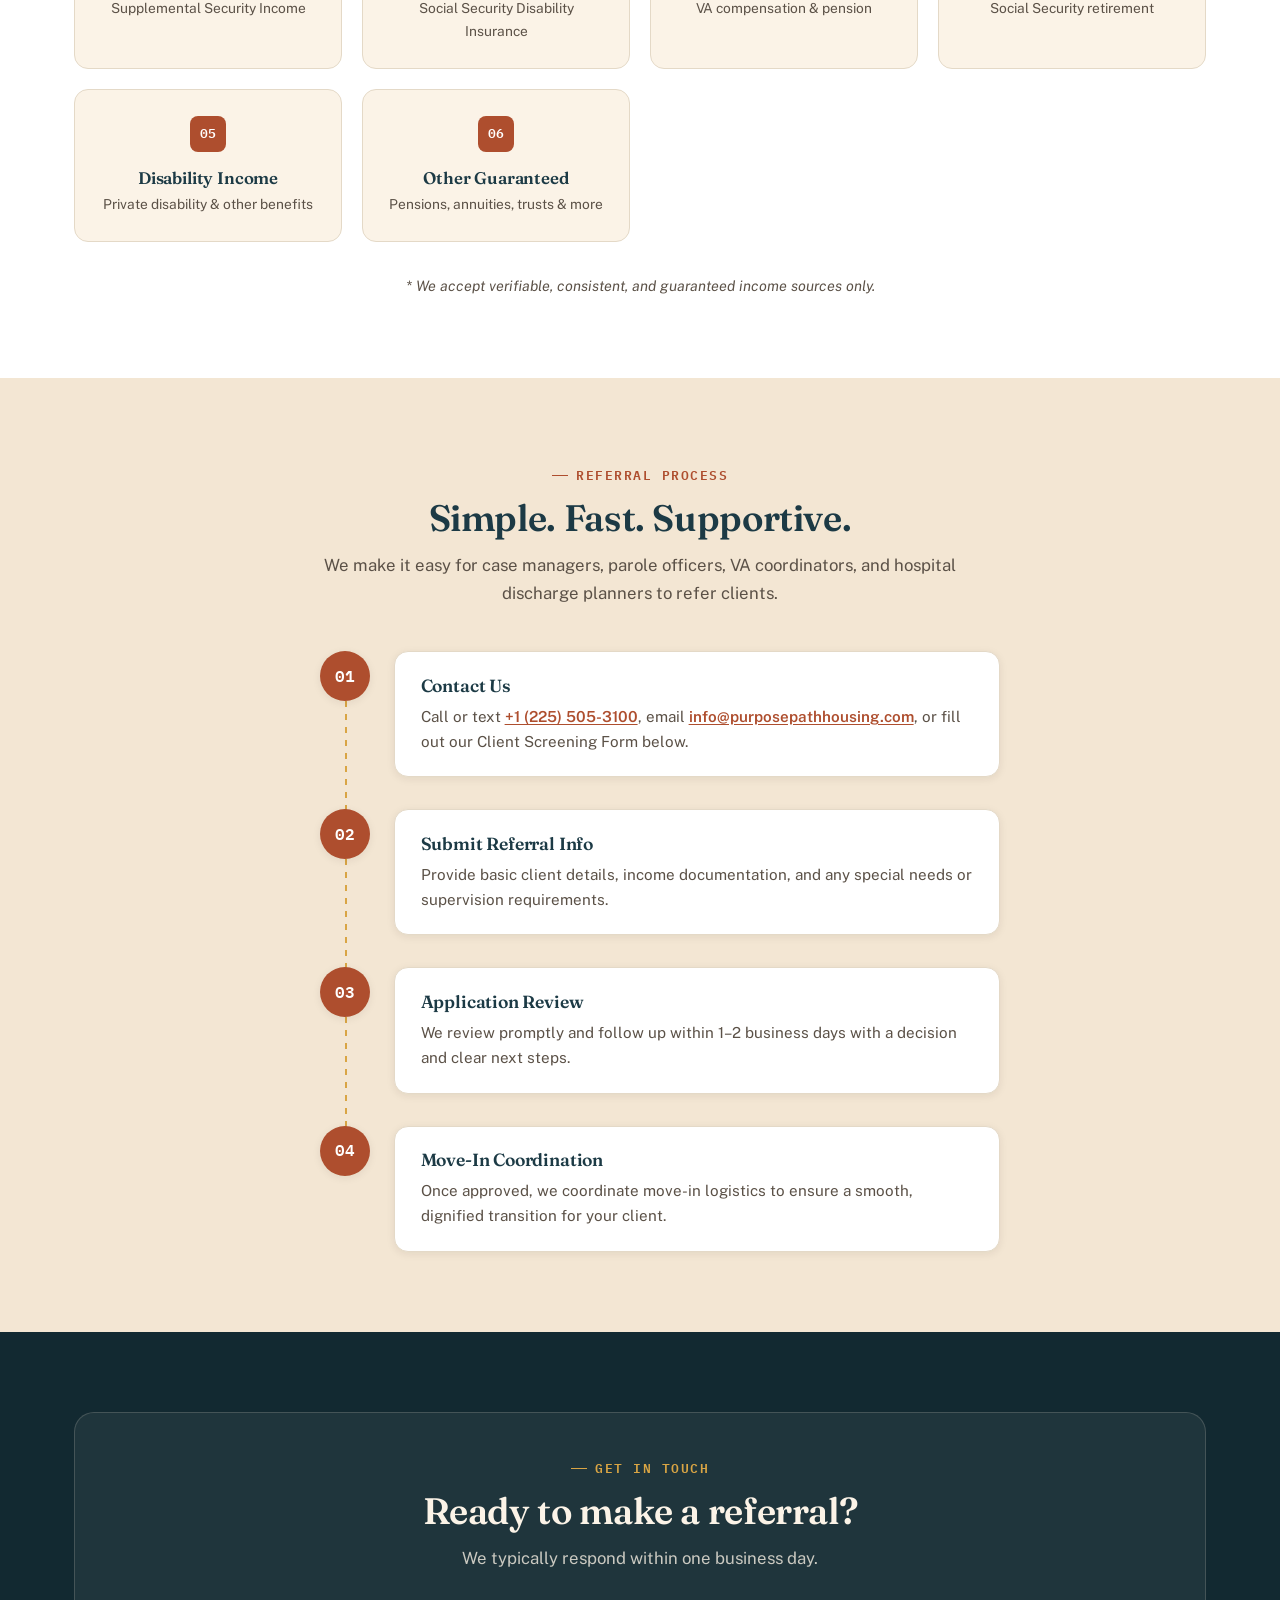
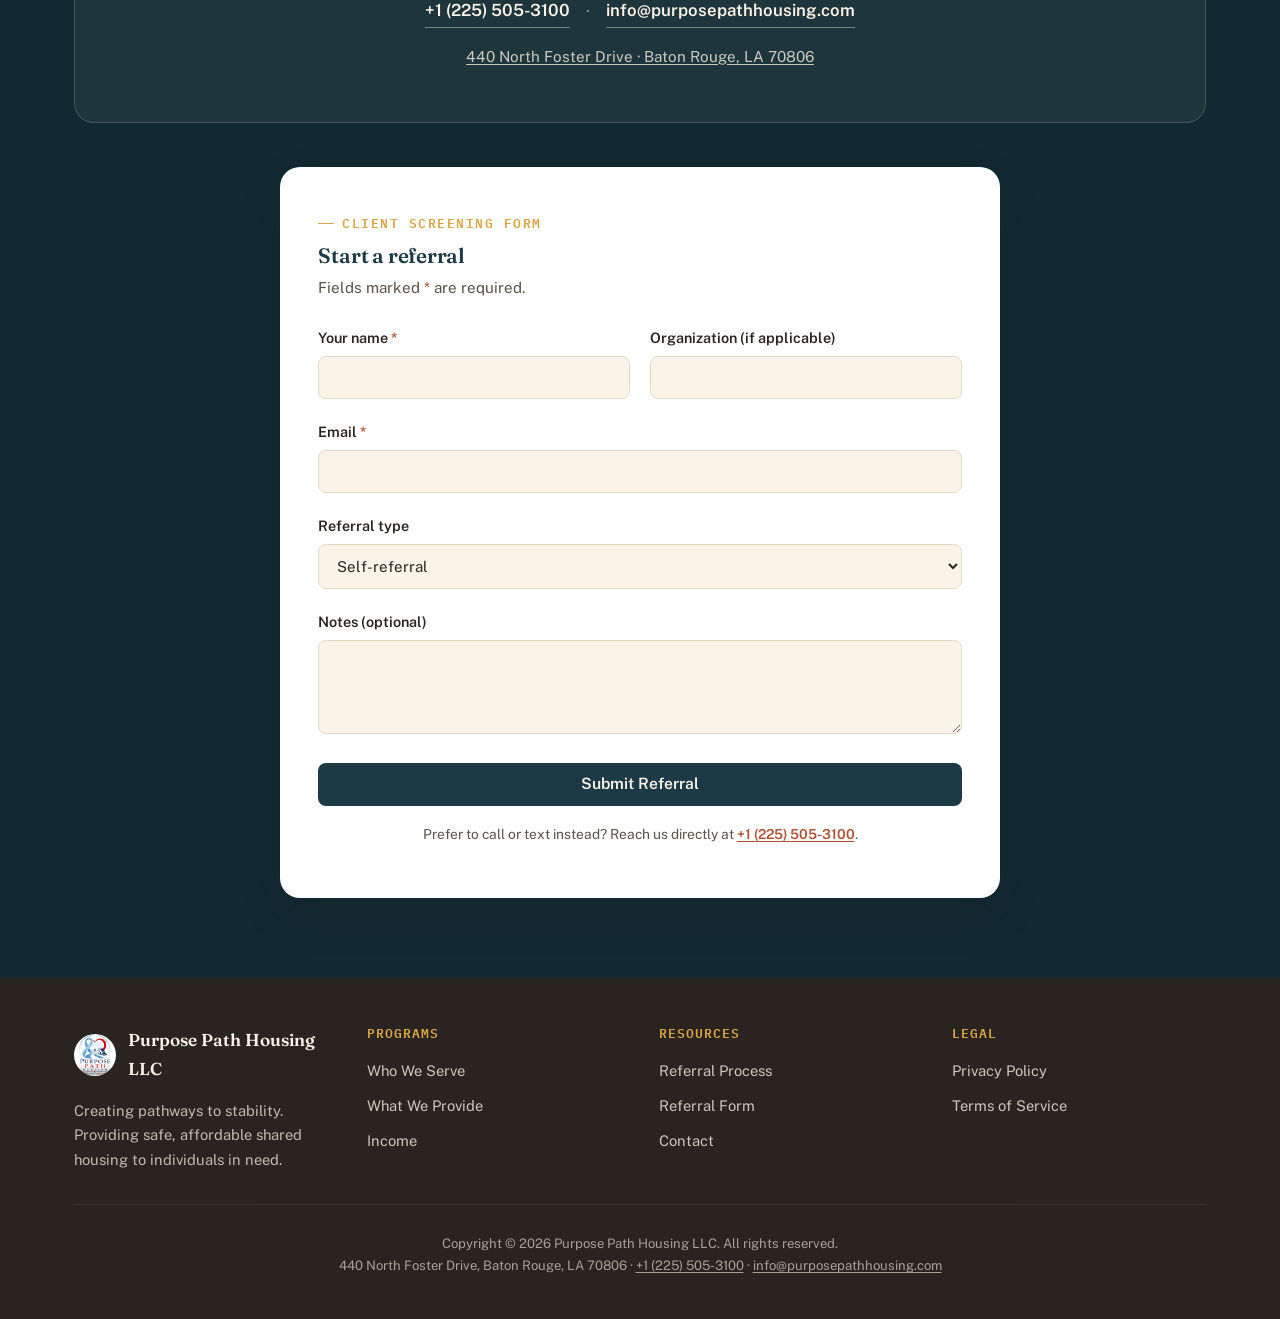
==== commit f8807deb: "Update index.html" ====
--- a/index.html
+++ b/index.html
@@ -17,7 +17,7 @@
 <meta property="og:url" content="https://www.purposepathhousing.com/">
 <meta name="twitter:card" content="summary">
 
-<link rel="icon" href="images/logo.png" type="image/png">
+<link rel="icon" href="logo.png" type="image/png">
 
 <link rel="preconnect" href="https://fonts.googleapis.com">
 <link rel="preconnect" href="https://fonts.gstatic.com" crossorigin>
@@ -365,7 +365,7 @@
     <div class="footer-grid">
       <div class="footer-about">
         <div class="footer-brand">
-          <img src="images/logo.png" alt="Purpose Path Housing LLC logo" width="42" height="42">
+          <img src="logo.png" alt="Purpose Path Housing LLC logo" width="42" height="42">
           <span class="footer-brand-text">Purpose Path Housing LLC</span>
         </div>
         <p>Creating pathways to stability. Providing safe, affordable shared housing to individuals in need.</p>
@@ -407,4 +407,4 @@
 
 <script src="script.js"></script>
 </body>
-</html>+</html>
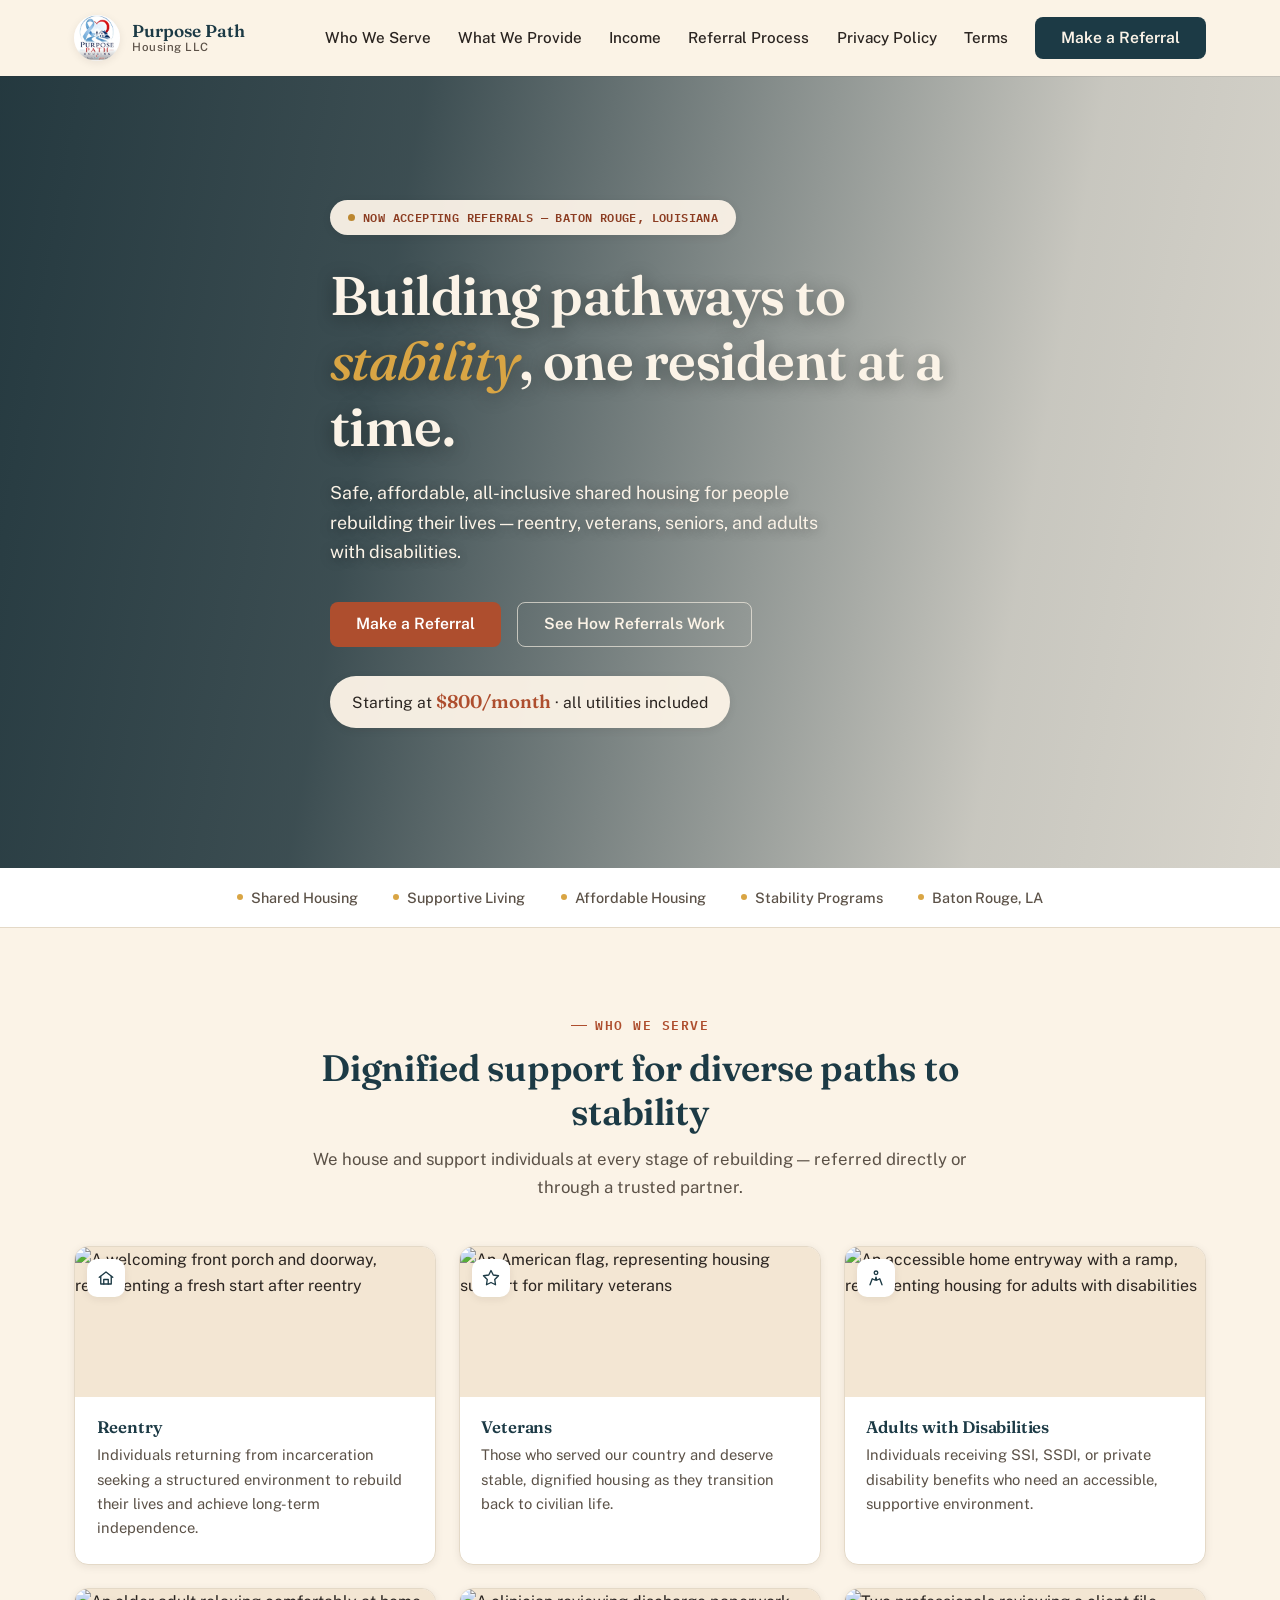
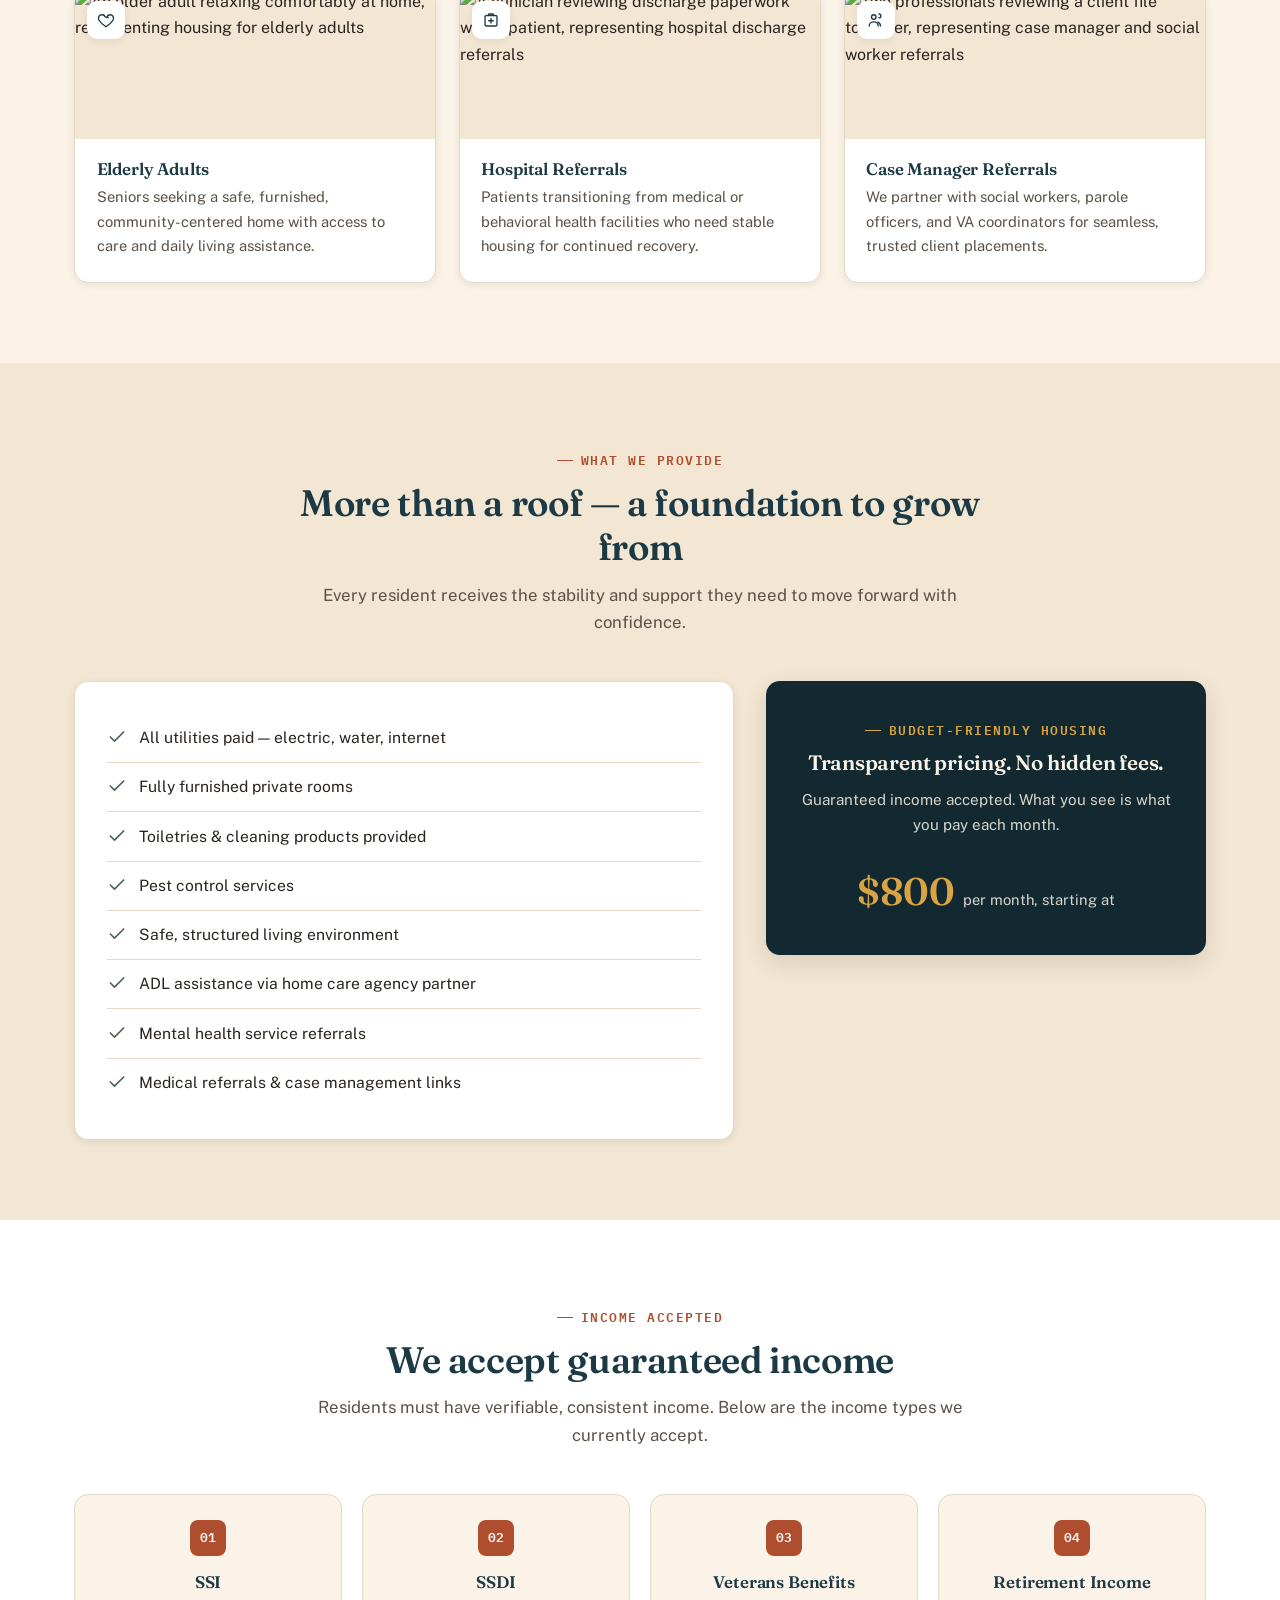
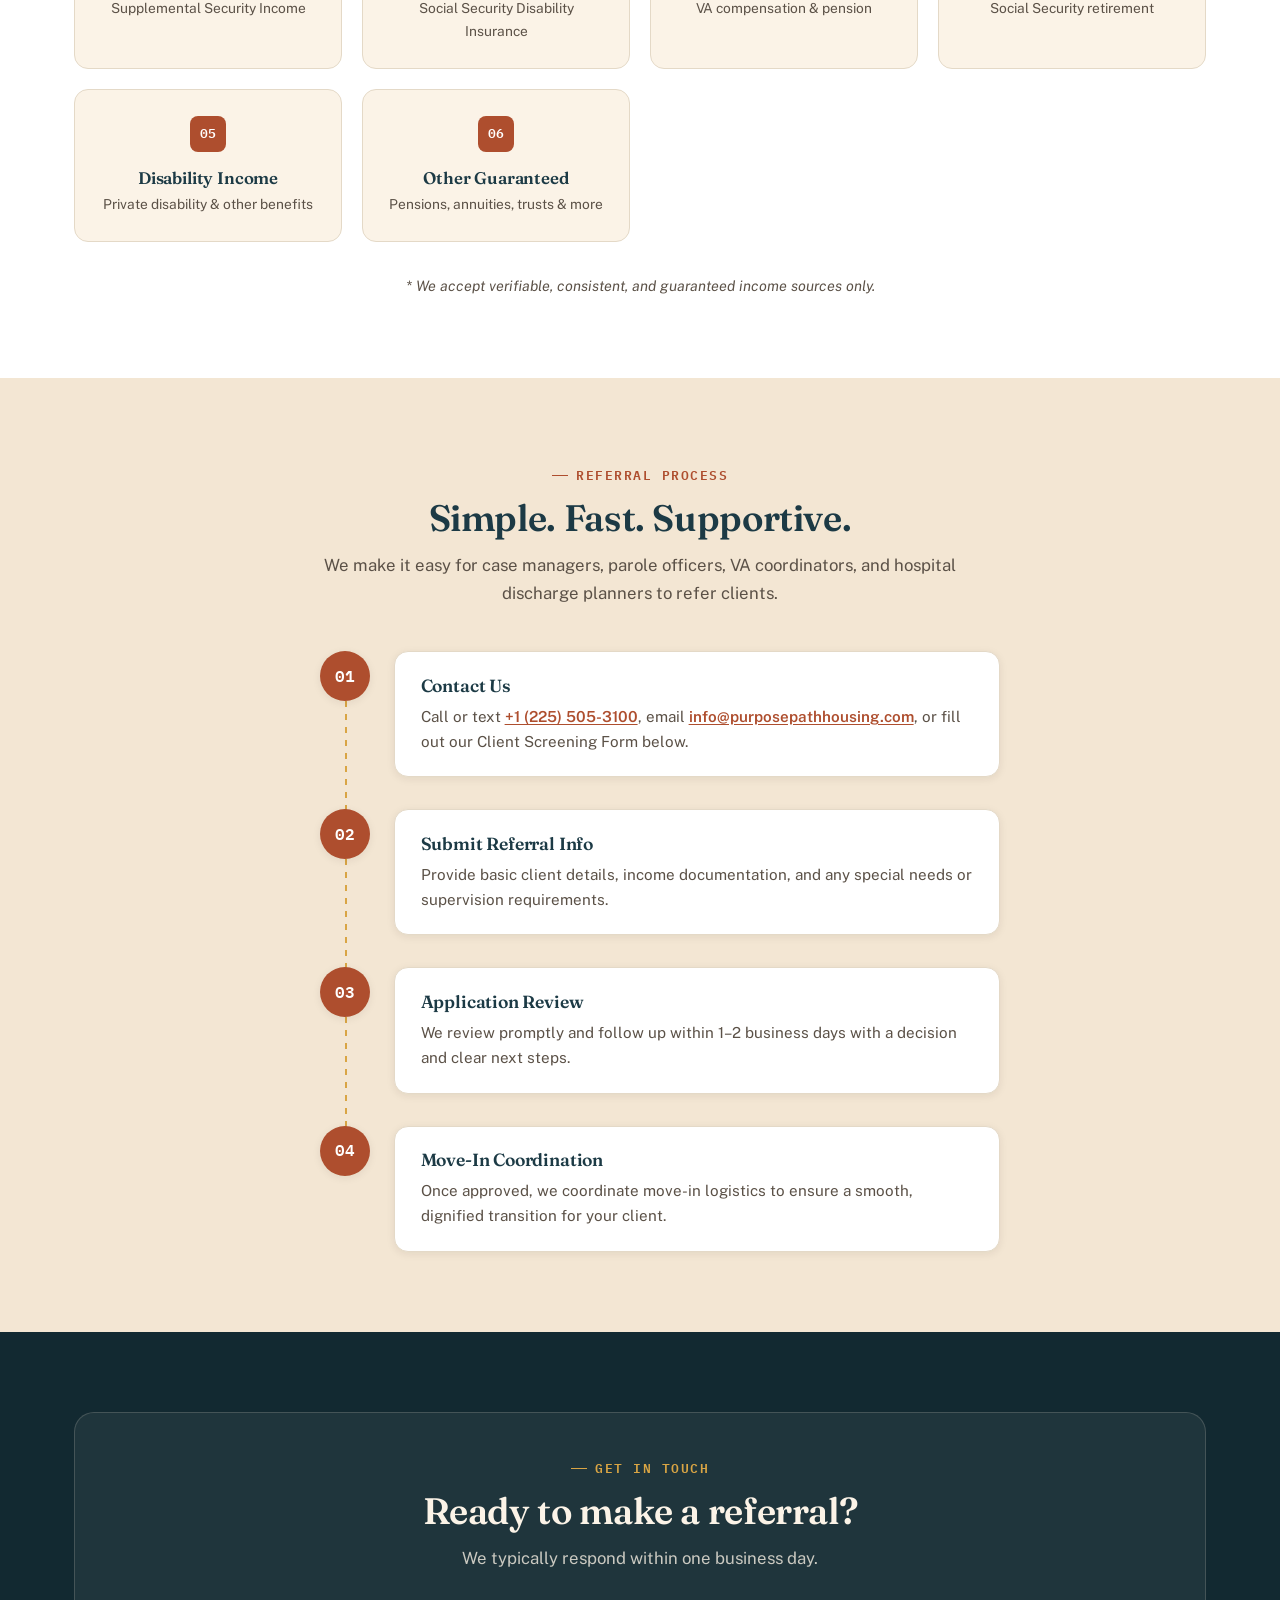
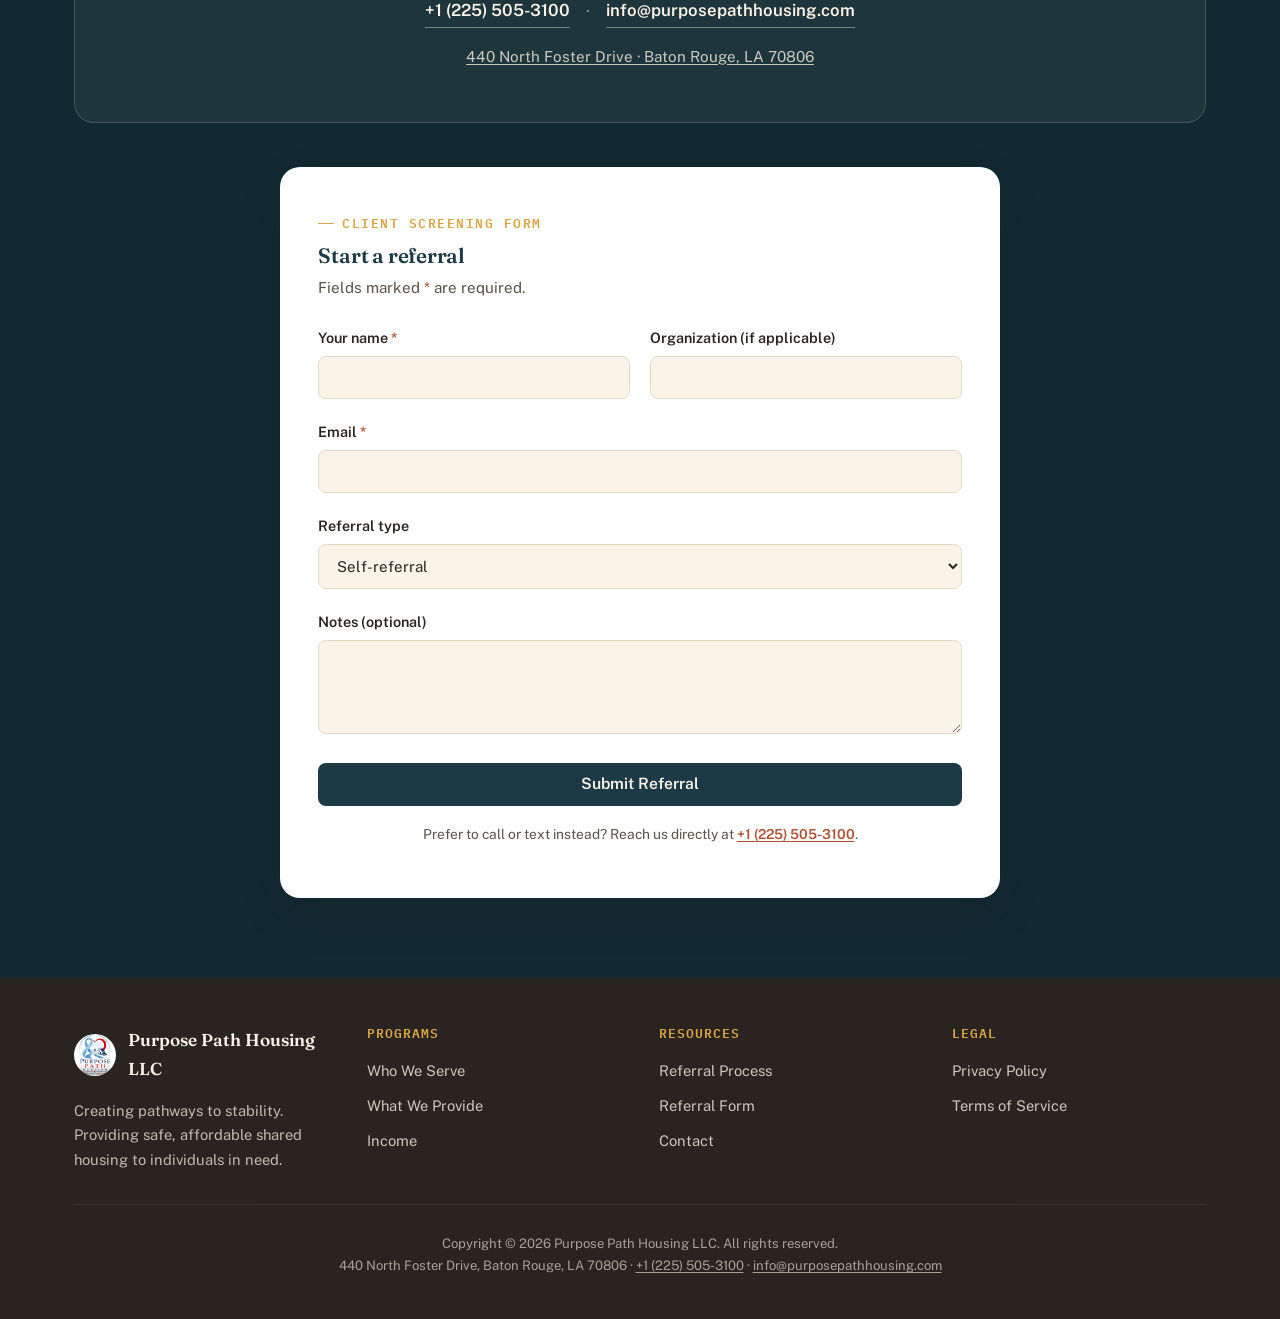
==== commit b7349737: "Update logo image source in index.html" ====
--- a/index.html
+++ b/index.html
@@ -56,7 +56,7 @@
 <header class="site-header">
   <div class="container nav">
     <a href="index.html#top" class="brand">
-      <img src="images/logo.png" alt="Purpose Path Housing LLC logo" width="46" height="46">
+      <img src="logo.png" alt="Purpose Path Housing LLC logo" width="46" height="46">
       <span class="brand-text">Purpose Path<span>Housing LLC</span></span>
     </a>
 
